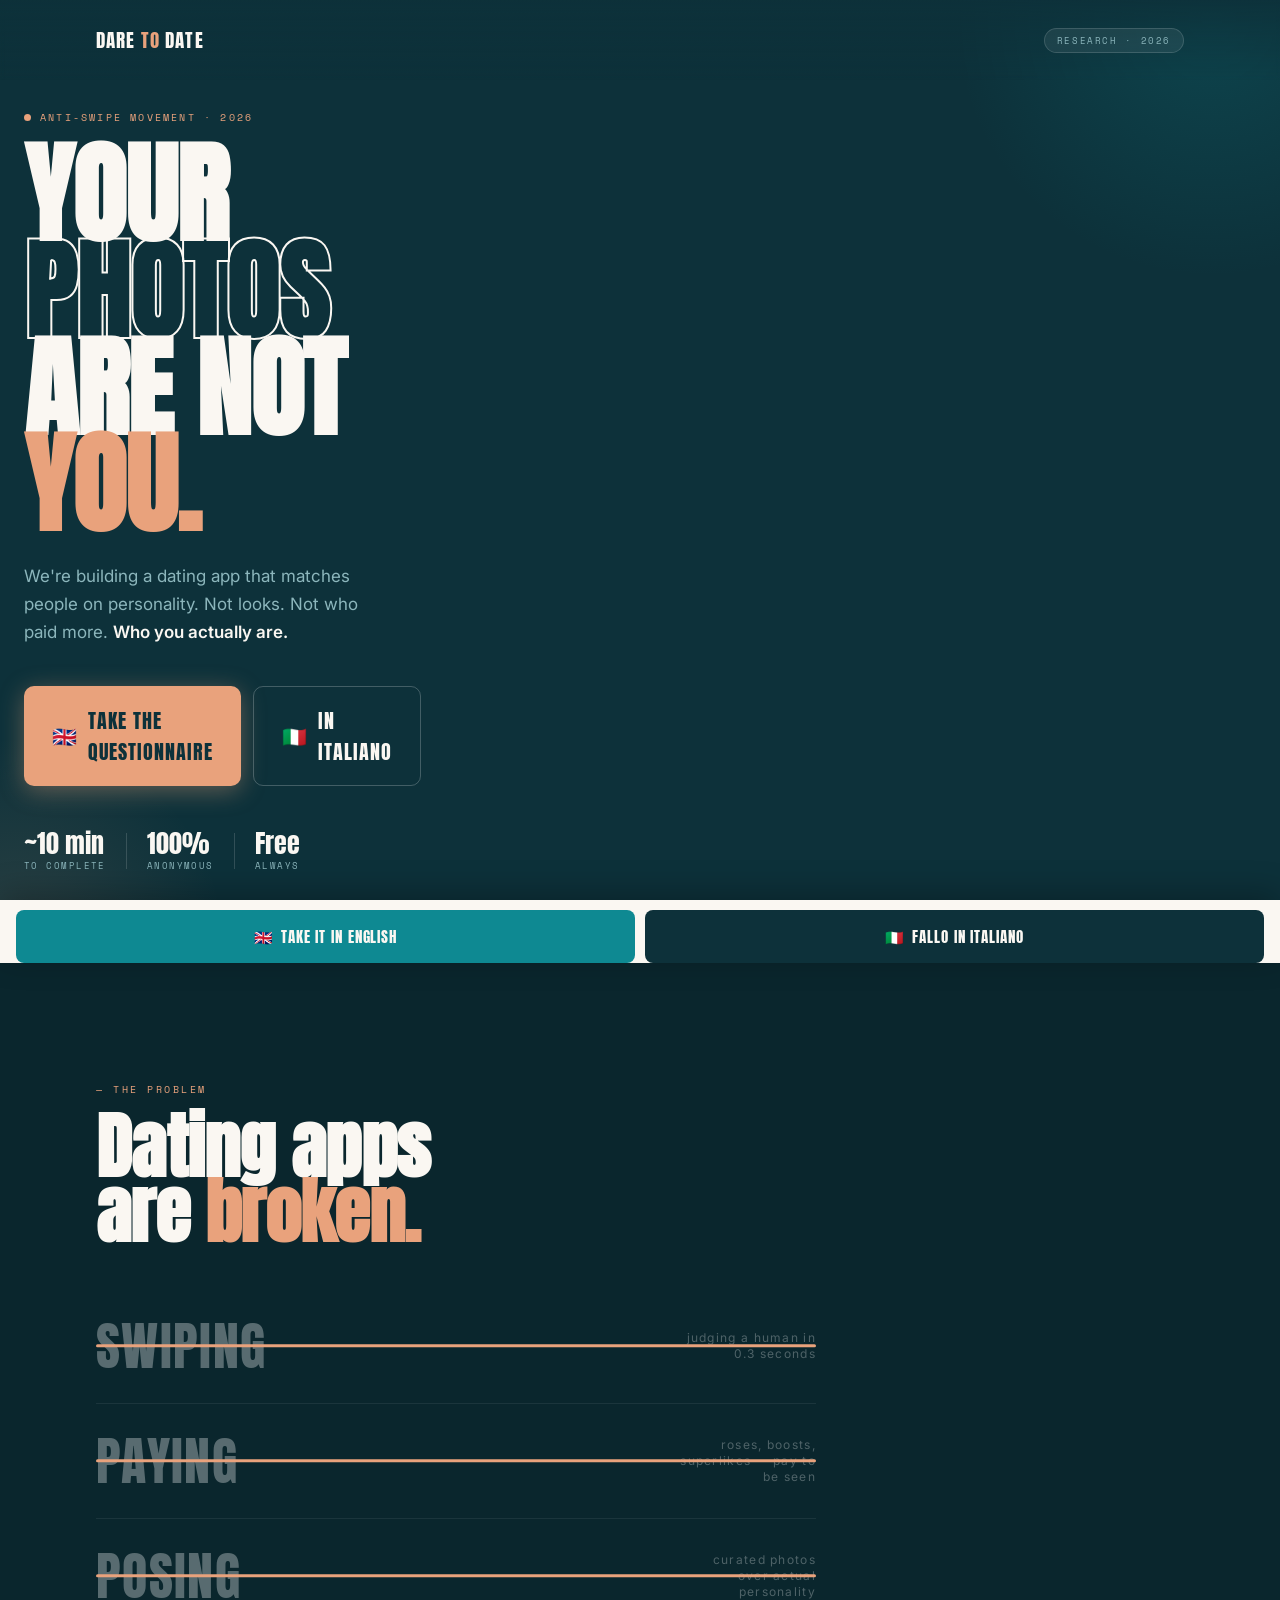
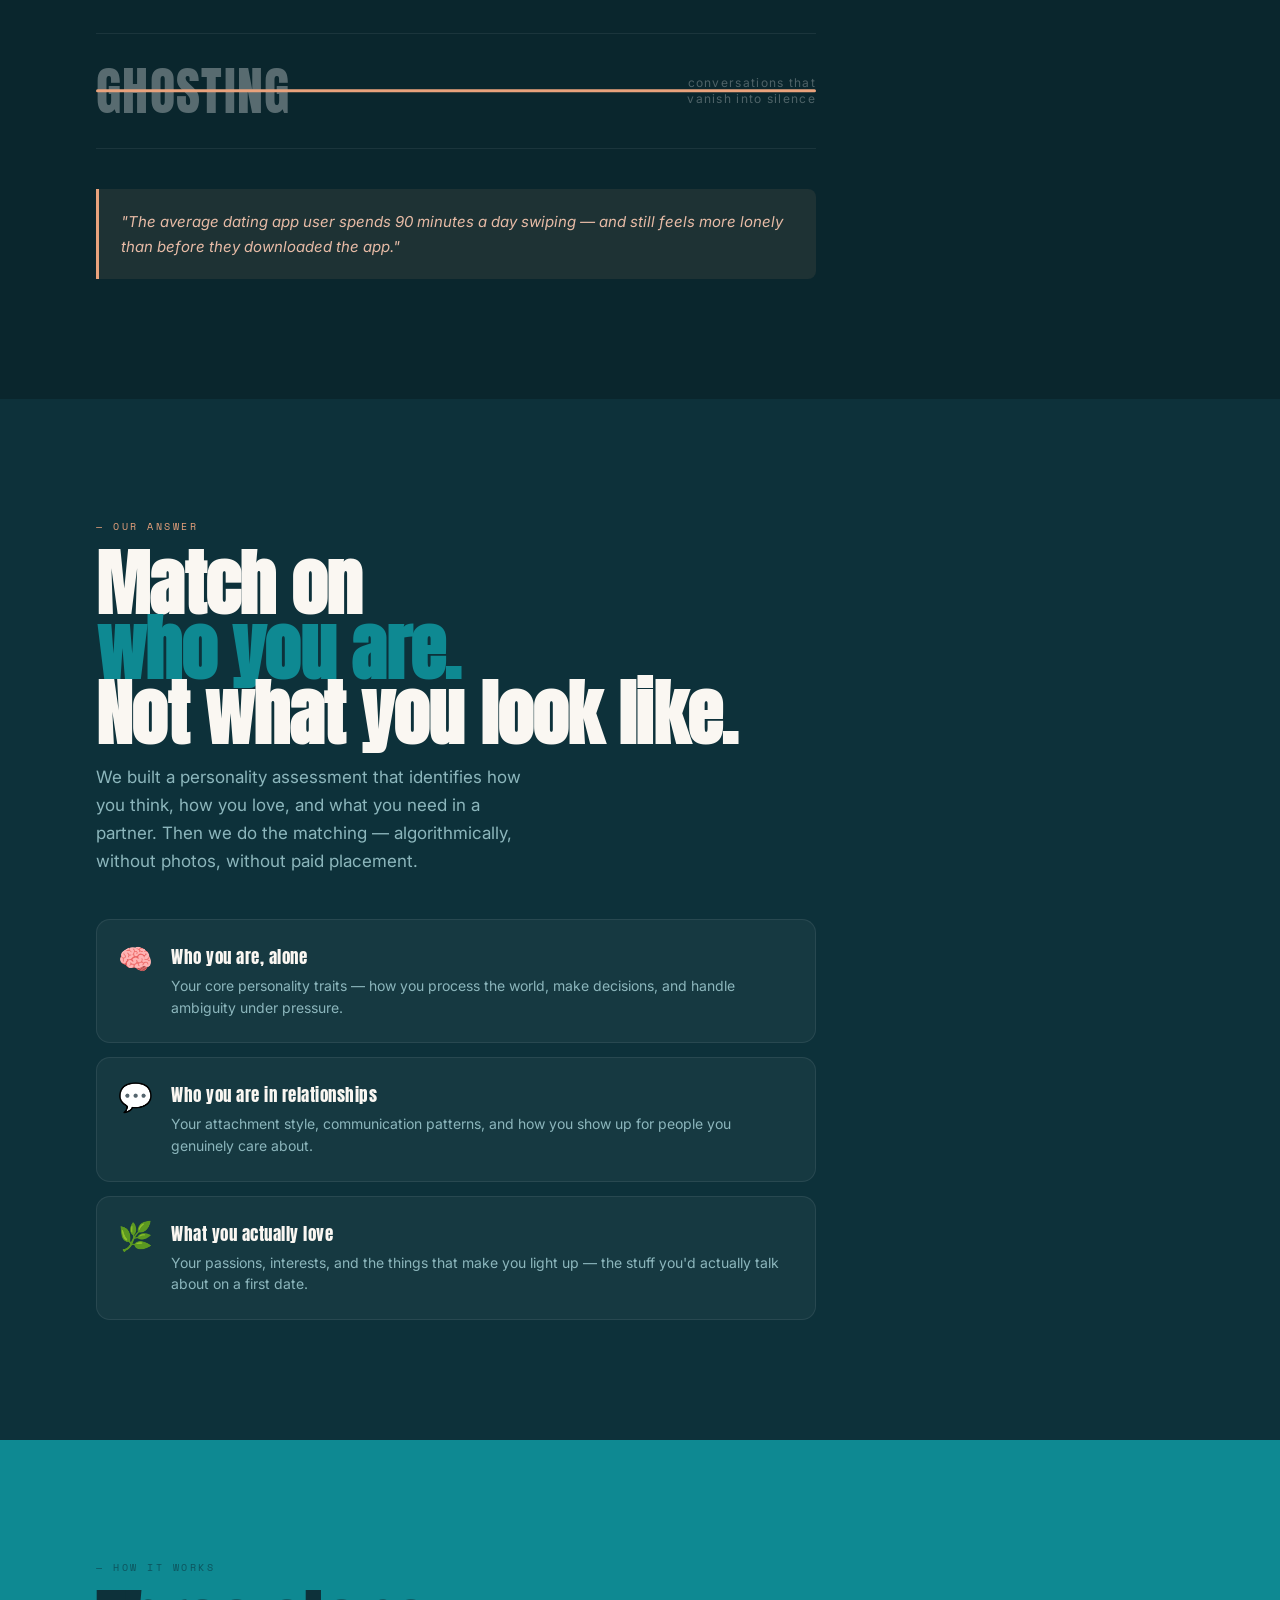
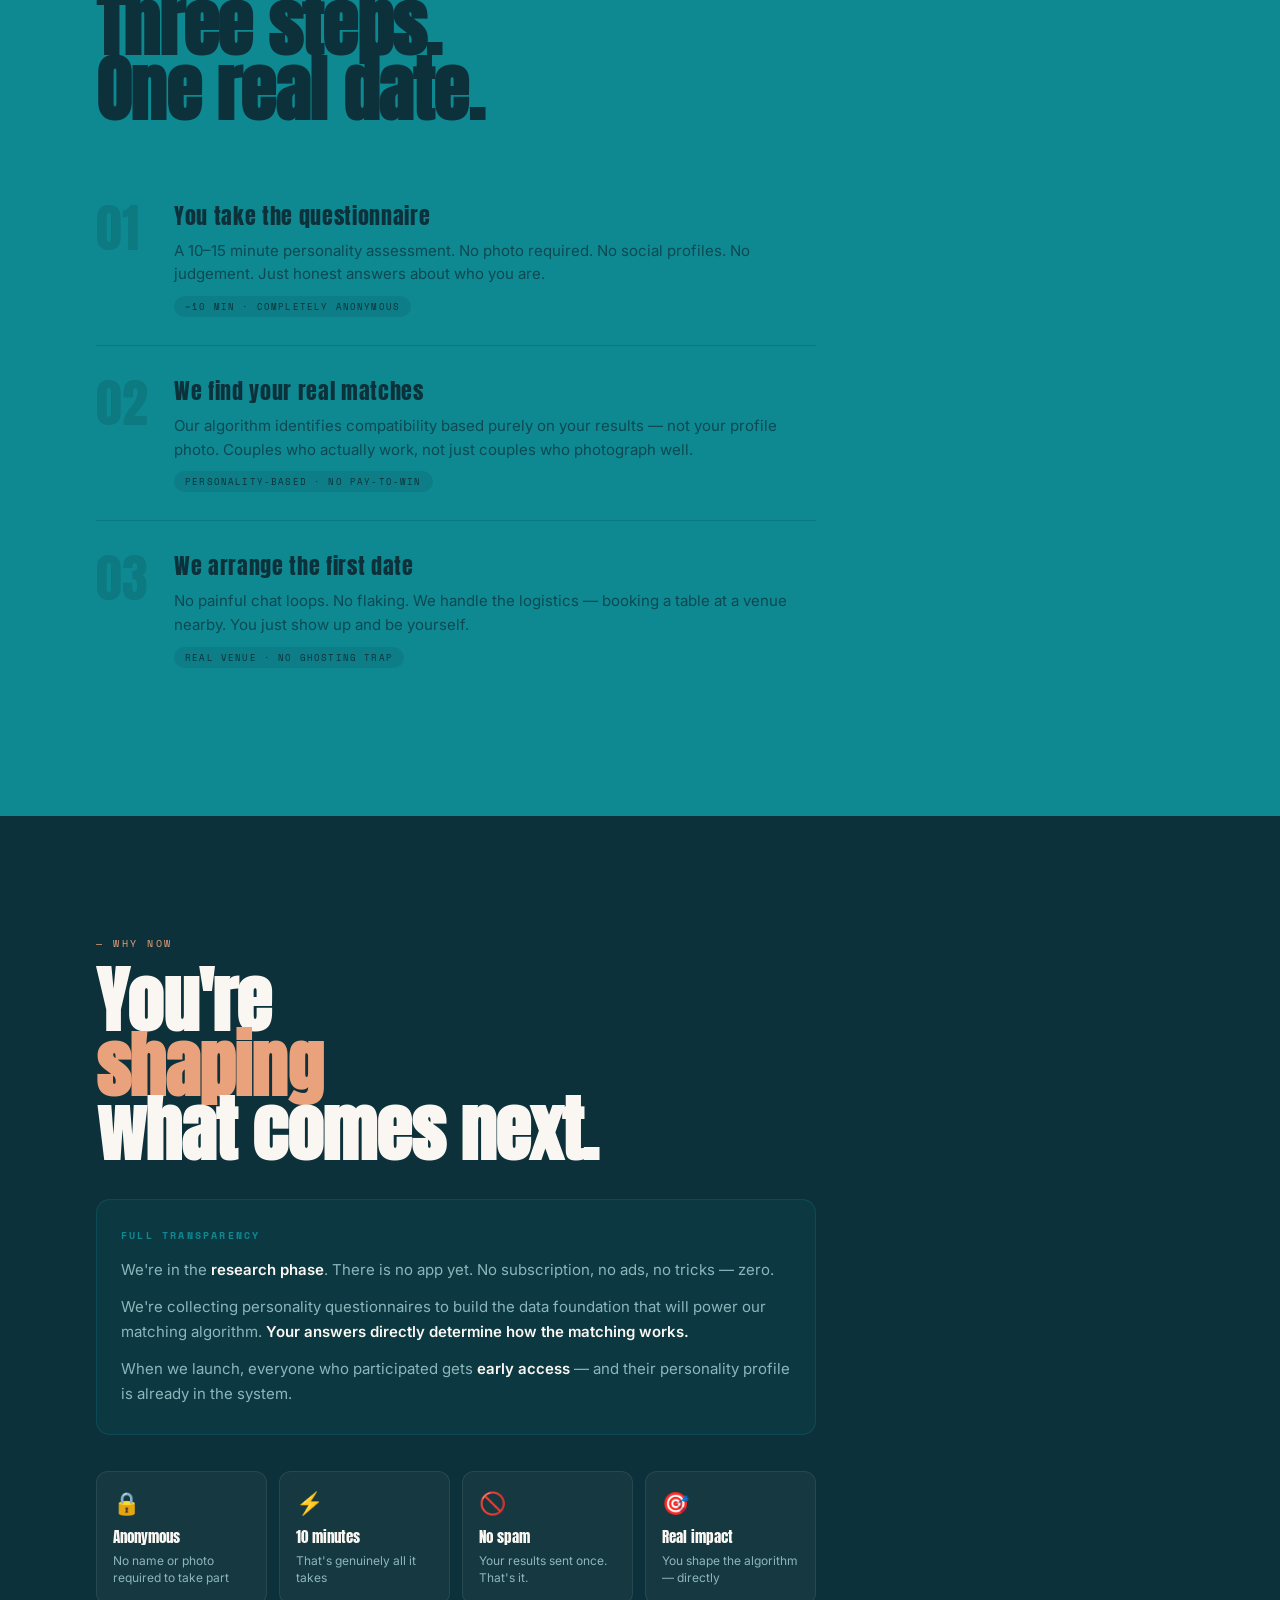
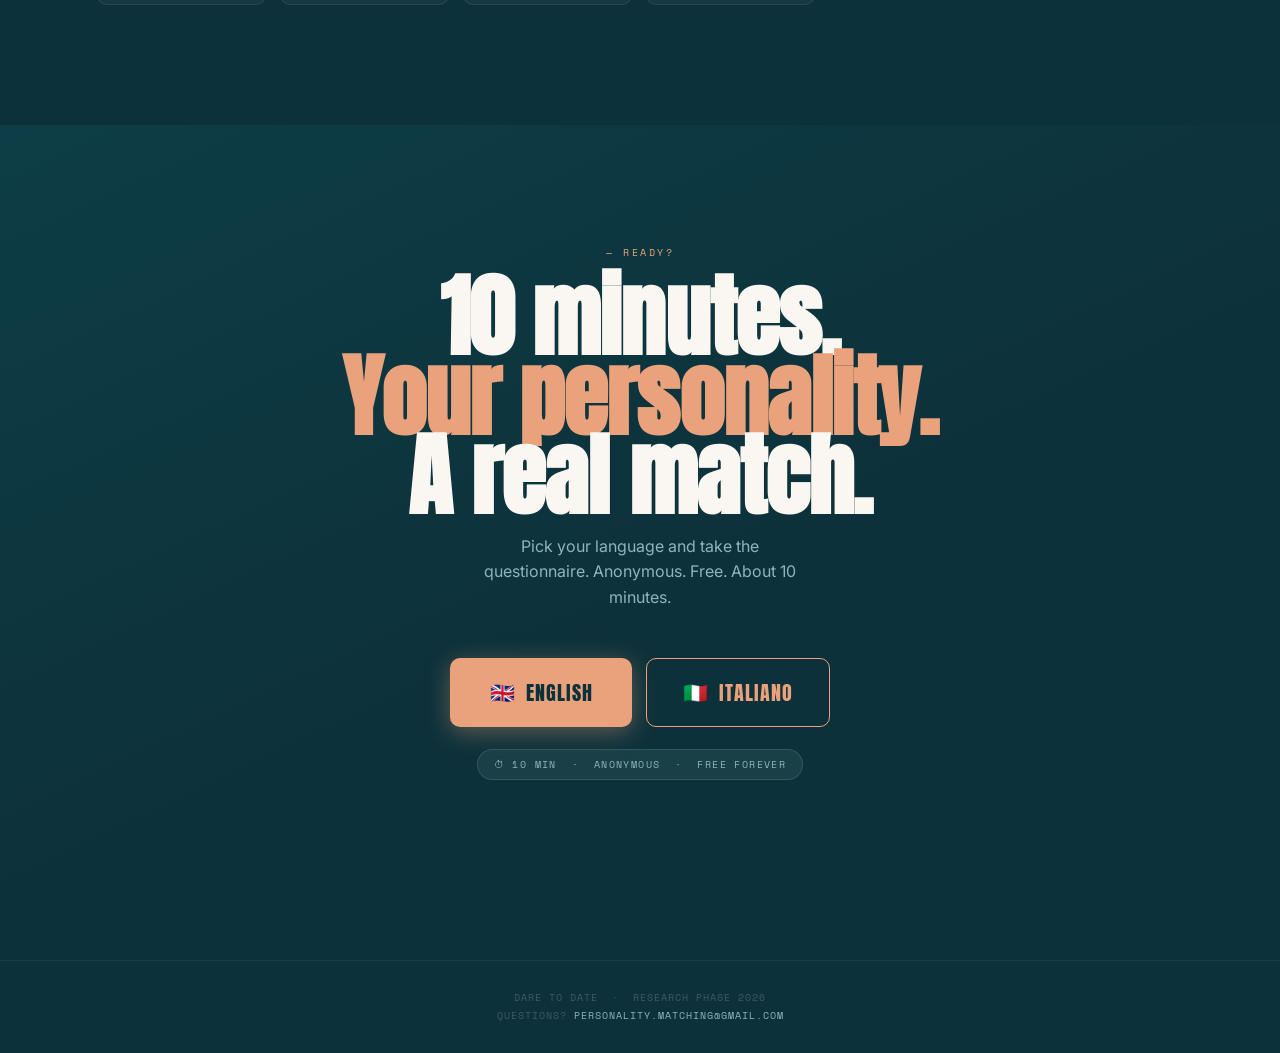
==== index.html @ d8d2cca8 "Update index.html with true link to eng form" ====
<!DOCTYPE html>
<html lang="en">
<head>
  <meta charset="UTF-8">
  <meta name="viewport" content="width=device-width, initial-scale=1.0, viewport-fit=cover">
  <title>Dating is broken. Let's fix it. — Dare to Date</title>
  <meta name="description" content="No swiping. No paying to be seen. No ghosting. A new kind of dating built on who you really are. Take the 10-minute personality questionnaire.">
  <meta property="og:title" content="Dating is broken. Let's fix it.">
  <meta property="og:description" content="Personality-first matching. No swiping, no pay-to-win. Take the 10-min questionnaire.">
  <meta name="theme-color" content="#0D313A">

  <!-- =====================================================
       BEFORE GOING LIVE — replace both placeholder URLs:
       EN:  YOUR_EN_TALLY_LINK_HERE  →  https://forms.gle/9kgTMELcSCvf83f7A
       ITA: YOUR_IT_TALLY_LINK_HERE  →  https://tally.so/r/YYYYYY
       ===================================================== -->

  <link rel="preconnect" href="https://fonts.googleapis.com">
  <link rel="preconnect" href="https://fonts.gstatic.com" crossorigin>
  <link href="https://fonts.googleapis.com/css2?family=Anton&family=Inter:wght@300;400;500;600;700&family=Space+Mono:ital,wght@0,400;0,700;1,400&display=swap" rel="stylesheet">

  <style>
    /* ─── DESIGN TOKENS ─── */
    :root {
      --navy:  #0D313A;   /* deep navy teal  — backgrounds      */
      --teal:  #0E8992;   /* rich sea teal   — primary brand    */
      --mteal: #8CB6BC;   /* muted teal      — secondary text   */
      --terra: #E9A27C;   /* terracotta sand — warm accent      */
      --peach: #E7BBA6;   /* blush peach     — light surfaces   */
      --cream: #FAF7F2;   /* off-white       — primary text     */
    }

    /* ─── RESET ─── */
    *, *::before, *::after { box-sizing: border-box; margin: 0; padding: 0; }
    html { scroll-behavior: smooth; }
    body {
      font-family: 'Inter', sans-serif;
      background: var(--navy);
      color: var(--cream);
      overflow-x: hidden;
      -webkit-font-smoothing: antialiased;
      -moz-osx-font-smoothing: grayscale;
    }
    a { color: inherit; text-decoration: none; }
    strong { font-weight: 600; }

    /* ─── SCROLL REVEAL ─── */
    .reveal {
      opacity: 0;
      transform: translateY(32px);
      transition: opacity 0.7s ease, transform 0.7s ease;
    }
    .reveal.visible   { opacity: 1; transform: none; }
    .d1 { transition-delay: 0.10s; }
    .d2 { transition-delay: 0.20s; }
    .d3 { transition-delay: 0.30s; }
    .d4 { transition-delay: 0.45s; }

    /* ─── STICKY CTA BAR ─── */
    #stickyBar {
      position: fixed;
      bottom: 0; left: 0; right: 0;
      z-index: 200;
      background: var(--cream);
      padding: 10px 16px env(safe-area-inset-bottom, 0px);
      display: flex;
      gap: 10px;
      box-shadow: 0 -6px 32px rgba(0,0,0,.28);
      transform: translateY(100%);
      transition: transform .4s cubic-bezier(.16,1,.3,1);
    }
    #stickyBar.show { transform: translateY(0); }
    .sb-btn {
      flex: 1;
      padding: 15px 8px;
      border: none; border-radius: 8px;
      font-family: 'Anton', sans-serif;
      font-size: 15px; letter-spacing: .06em;
      text-transform: uppercase;
      cursor: pointer;
      display: flex; align-items: center; justify-content: center; gap: 7px;
      transition: transform .12s, box-shadow .12s;
    }
    .sb-btn:active { transform: scale(.97); }
    .sb-btn.en { background: var(--teal); color: var(--cream); }
    .sb-btn.it { background: var(--navy); color: var(--cream); }

    /* ─── NAV ─── */
    nav {
      position: fixed;
      top: 0; left: 0; right: 0; z-index: 100;
      padding: 18px 24px;
      display: flex; justify-content: space-between; align-items: center;
      background: linear-gradient(to bottom, rgba(13,49,58,.92) 0%, transparent 100%);
      backdrop-filter: blur(2px);
    }
    .logo {
      font-family: 'Anton', sans-serif;
      font-size: 19px; letter-spacing: .06em;
      color: var(--cream);
    }
    .logo em { color: var(--terra); font-style: normal; }
    .nav-badge {
      font-family: 'Space Mono', monospace;
      font-size: 9px; letter-spacing: .18em;
      text-transform: uppercase;
      background: rgba(255,255,255,.07);
      border: 1px solid rgba(255,255,255,.14);
      color: var(--mteal);
      padding: 5px 12px; border-radius: 20px;
    }

    /* ─── HERO ─── */
    .hero {
      min-height: 100svh;
      display: flex; flex-direction: column; justify-content: center;
      padding: 110px 24px 90px;
      position: relative; overflow: hidden;
    }
    /* background glows */
    .hero::before {
      content: '';
      position: absolute; top: -25%; right: -15%;
      width: 75vw; height: 75vw;
      max-width: 520px; max-height: 520px;
      background: radial-gradient(circle, rgba(14,137,146,.22) 0%, transparent 70%);
      pointer-events: none;
    }
    .hero::after {
      content: '';
      position: absolute; bottom: -20%; left: -15%;
      width: 65vw; height: 65vw;
      max-width: 420px; max-height: 420px;
      background: radial-gradient(circle, rgba(233,162,124,.14) 0%, transparent 70%);
      pointer-events: none;
    }

    .hero-eyebrow {
      font-family: 'Space Mono', monospace;
      font-size: 10px; letter-spacing: .22em; text-transform: uppercase;
      color: var(--terra);
      margin-bottom: 22px;
      display: flex; align-items: center; gap: 9px;
    }
    .hero-eyebrow::before {
      content: '';
      display: inline-block;
      width: 7px; height: 7px; border-radius: 50%;
      background: var(--terra);
      animation: pulse 2s infinite;
      flex-shrink: 0;
    }
    @keyframes pulse { 0%,100% { opacity:1; } 50% { opacity:.25; } }

    .hero-headline {
      font-family: 'Anton', sans-serif;
      font-size: clamp(58px, 15vw, 110px);
      line-height: .88;
      letter-spacing: -.01em;
      margin-bottom: 28px;
      position: relative; z-index: 1;
    }
    .hero-headline .accent  { color: var(--terra); }
    .hero-headline .outline {
      -webkit-text-stroke: 2px var(--cream);
      color: transparent;
    }

    .hero-sub {
      font-size: 17px; line-height: 1.65;
      color: var(--mteal);
      max-width: 370px; margin-bottom: 40px;
      position: relative; z-index: 1;
    }
    .hero-sub strong { color: var(--cream); }

    /* CTA group */
    .hero-cta {
      display: flex; flex-direction: column; gap: 12px;
      max-width: 380px;
      position: relative; z-index: 1;
    }
    .btn-primary {
      display: flex; align-items: center; justify-content: center; gap: 10px;
      padding: 19px 28px;
      background: var(--terra); color: var(--navy);
      border: none; border-radius: 10px;
      font-family: 'Anton', sans-serif;
      font-size: 20px; letter-spacing: .05em; text-transform: uppercase;
      cursor: pointer; text-decoration: none;
      transition: transform .15s, box-shadow .15s;
      box-shadow: 0 5px 24px rgba(233,162,124,.38);
    }
    .btn-primary:hover  { transform: translateY(-2px); box-shadow: 0 10px 32px rgba(233,162,124,.48); }
    .btn-primary:active { transform: scale(.98); }
    .btn-secondary {
      display: flex; align-items: center; justify-content: center; gap: 10px;
      padding: 17px 28px;
      background: transparent; color: var(--cream);
      border: 1.5px solid rgba(255,255,255,.22); border-radius: 10px;
      font-family: 'Anton', sans-serif;
      font-size: 20px; letter-spacing: .05em; text-transform: uppercase;
      cursor: pointer; text-decoration: none;
      transition: border-color .2s, background .2s;
    }
    .btn-secondary:hover { border-color: var(--mteal); background: rgba(140,182,188,.08); }
    .btn-flag { font-size: 20px; line-height: 1; }

    /* quick stats strip */
    .hero-stats {
      display: flex; align-items: center; gap: 20px; flex-wrap: wrap;
      margin-top: 44px;
      position: relative; z-index: 1;
    }
    .stat { display: flex; flex-direction: column; gap: 3px; }
    .stat-num {
      font-family: 'Anton', sans-serif; font-size: 26px; line-height: 1;
      color: var(--cream);
    }
    .stat-label {
      font-family: 'Space Mono', monospace; font-size: 9px;
      letter-spacing: .16em; text-transform: uppercase;
      color: var(--mteal);
    }
    .stat-sep { width: 1px; height: 36px; background: rgba(255,255,255,.15); }

    /* scroll cue */
    .scroll-cue {
      position: absolute; bottom: 30px; left: 50%;
      transform: translateX(-50%);
      display: flex; flex-direction: column; align-items: center; gap: 5px;
      font-family: 'Space Mono', monospace;
      font-size: 9px; letter-spacing: .22em; text-transform: uppercase;
      color: rgba(255,255,255,.25);
      animation: bounce 2.2s ease-in-out infinite;
    }
    @keyframes bounce {
      0%,100% { transform: translateX(-50%) translateY(0); }
      50%      { transform: translateX(-50%) translateY(8px); }
    }
    .scroll-cue svg { width: 14px; height: 14px; }

    /* ─── SECTION SKELETON ─── */
    section { padding: 88px 24px; }
    .section-inner { max-width: 640px; }
    .section-label {
      font-family: 'Space Mono', monospace;
      font-size: 10px; letter-spacing: .25em; text-transform: uppercase;
      color: var(--terra); margin-bottom: 18px;
    }
    .section-label::before { content: '— '; }

    /* ─── PROBLEM ─── */
    .problem { background: rgba(0,0,0,.22); }
    .problem-headline {
      font-family: 'Anton', sans-serif;
      font-size: clamp(38px, 10vw, 72px);
      line-height: .9; letter-spacing: -.01em;
      margin-bottom: 44px;
    }

    /* animated strikethrough list */
    .strike-list { margin-bottom: 40px; }
    .si {
      display: flex; align-items: center;
      padding: 18px 0;
      border-bottom: 1px solid rgba(255,255,255,.07);
      font-family: 'Anton', sans-serif;
      font-size: clamp(30px, 8vw, 52px);
      letter-spacing: .025em;
      color: rgba(255,255,255,.32);
      position: relative; overflow: hidden;
      cursor: default;
    }
    /* the strike line */
    .si::after {
      content: '';
      position: absolute; left: 0; top: 50%;
      transform: translateY(-50%);
      height: 3.5px; width: 0%;
      background: var(--terra);
      border-radius: 2px;
      transition: width .55s cubic-bezier(.16,1,.3,1);
    }
    .si.struck::after { width: 100%; }
    .si-desc {
      font-family: 'Inter', sans-serif;
      font-size: 12px; font-weight: 400; line-height: 1.35;
      color: rgba(255,255,255,.28);
      margin-left: auto; text-align: right;
      max-width: 150px; flex-shrink: 0;
      padding-left: 12px;
    }

    .problem-quote {
      background: rgba(233,162,124,.09);
      border-left: 3px solid var(--terra);
      border-radius: 0 8px 8px 0;
      padding: 20px 22px;
      font-size: 15px; line-height: 1.68;
      color: var(--peach);
      font-style: italic;
    }

    /* ─── SOLUTION ─── */
    .solution-headline {
      font-family: 'Anton', sans-serif;
      font-size: clamp(38px, 10vw, 72px);
      line-height: .9; letter-spacing: -.01em;
      margin-bottom: 16px;
    }
    .solution-headline .teal { color: var(--teal); }
    .solution-sub {
      font-size: 17px; line-height: 1.65; color: var(--mteal);
      max-width: 440px; margin-bottom: 44px;
    }

    /* pillar cards */
    .pillars { display: flex; flex-direction: column; gap: 14px; }
    .pillar {
      background: rgba(255,255,255,.04);
      border: 1px solid rgba(255,255,255,.08);
      border-radius: 14px;
      padding: 24px 20px;
      display: flex; gap: 18px; align-items: flex-start;
      transition: border-color .3s, background .3s;
    }
    .pillar:hover {
      border-color: rgba(14,137,146,.4);
      background: rgba(14,137,146,.06);
    }
    .pillar-icon { font-size: 28px; flex-shrink: 0; width: 36px; text-align: center; line-height: 1.1; }
    .pillar-title {
      font-family: 'Anton', sans-serif;
      font-size: 17px; letter-spacing: .03em;
      margin-bottom: 5px;
    }
    .pillar-desc { font-size: 14px; line-height: 1.55; color: var(--mteal); }

    /* ─── HOW IT WORKS ─── */
    .how { background: var(--teal); }
    .how .section-label { color: rgba(13,49,58,.6); }
    .how-headline {
      font-family: 'Anton', sans-serif;
      font-size: clamp(38px, 10vw, 72px);
      line-height: .9; letter-spacing: -.01em;
      color: var(--navy); margin-bottom: 48px;
    }
    .steps { display: flex; flex-direction: column; }
    .step {
      display: flex; gap: 20px;
      padding: 28px 0;
      border-bottom: 1px solid rgba(13,49,58,.18);
    }
    .step:last-child { border-bottom: none; }
    .step-num {
      font-family: 'Anton', sans-serif; font-size: 52px;
      color: rgba(13,49,58,.18); line-height: 1;
      flex-shrink: 0; width: 58px;
      padding-top: 3px;
    }
    .step-title {
      font-family: 'Anton', sans-serif;
      font-size: 22px; letter-spacing: .03em;
      color: var(--navy); margin-bottom: 7px;
    }
    .step-desc { font-size: 15px; line-height: 1.58; color: rgba(13,49,58,.72); }
    .step-chip {
      display: inline-block; margin-top: 10px;
      font-family: 'Space Mono', monospace;
      font-size: 9px; letter-spacing: .13em; text-transform: uppercase;
      background: rgba(13,49,58,.12); color: var(--navy);
      padding: 4px 11px; border-radius: 20px;
    }

    /* ─── WHY NOW ─── */
    .why-headline {
      font-family: 'Anton', sans-serif;
      font-size: clamp(38px, 10vw, 72px);
      line-height: .9; letter-spacing: -.01em;
      margin-bottom: 36px;
    }

    .transparency-box {
      background: rgba(14,137,146,.09);
      border: 1px solid rgba(14,137,146,.24);
      border-radius: 14px;
      padding: 28px 24px;
      margin-bottom: 36px;
    }
    .transparency-box h3 {
      font-family: 'Space Mono', monospace;
      font-size: 10px; letter-spacing: .22em; text-transform: uppercase;
      color: var(--teal); margin-bottom: 14px;
    }
    .transparency-box p {
      font-size: 15px; line-height: 1.67; color: var(--mteal);
    }
    .transparency-box p + p { margin-top: 12px; }
    .transparency-box strong { color: var(--cream); }

    /* fact grid */
    .facts {
      display: grid; grid-template-columns: 1fr 1fr; gap: 12px;
    }
    .fact {
      background: rgba(255,255,255,.04);
      border: 1px solid rgba(255,255,255,.08);
      border-radius: 12px; padding: 18px 16px;
    }
    .fact-icon { font-size: 22px; margin-bottom: 9px; }
    .fact-title {
      font-family: 'Anton', sans-serif; font-size: 15px;
      color: var(--cream); margin-bottom: 4px;
    }
    .fact-desc { font-size: 12px; line-height: 1.42; color: var(--mteal); }

    /* ─── FINAL CTA ─── */
    .cta-section {
      background: linear-gradient(155deg, rgba(14,137,146,.14) 0%, var(--navy) 55%);
      text-align: center;
      padding: 88px 24px 140px;
    }
    .cta-section .section-label { color: var(--terra); }
    .cta-headline {
      font-family: 'Anton', sans-serif;
      font-size: clamp(46px, 12vw, 90px);
      line-height: .88; letter-spacing: -.01em;
      margin-bottom: 18px;
    }
    .cta-headline .terra { color: var(--terra); }
    .cta-sub {
      font-size: 16px; color: var(--mteal); line-height: 1.58;
      max-width: 340px; margin: 0 auto 48px;
    }
    .cta-buttons {
      display: flex; flex-direction: column; gap: 14px;
      max-width: 380px; margin: 0 auto;
    }
    .cta-chip {
      display: inline-flex; align-items: center; gap: 7px;
      font-family: 'Space Mono', monospace;
      font-size: 10px; letter-spacing: .14em; text-transform: uppercase;
      color: var(--mteal);
      background: rgba(140,182,188,.1);
      border: 1px solid rgba(140,182,188,.2);
      padding: 7px 16px; border-radius: 20px;
      margin-top: 22px;
    }
    .cta-btn-it {
      display: flex; align-items: center; justify-content: center; gap: 10px;
      flex: 1; padding: 17px 28px;
      border: 1.5px solid var(--terra); border-radius: 10px;
      font-family: 'Anton', sans-serif;
      font-size: 20px; letter-spacing: .05em; text-transform: uppercase;
      color: var(--terra); background: transparent;
      cursor: pointer; text-decoration: none;
      transition: background .2s, color .2s;
    }
    .cta-btn-it:hover { background: rgba(233,162,124,.1); }

    /* ─── FOOTER ─── */
    footer {
      padding: 28px 24px;
      border-top: 1px solid rgba(255,255,255,.06);
      text-align: center;
    }
    footer p {
      font-family: 'Space Mono', monospace;
      font-size: 10px; letter-spacing: .1em; text-transform: uppercase;
      color: rgba(255,255,255,.2); line-height: 1.8;
    }
    footer a { color: var(--mteal); text-decoration: none; }
    footer a:hover { text-decoration: underline; }

    /* ─── RESPONSIVE ─── */
    @media (min-width: 600px) {
      nav  { padding: 22px 48px; }
      section { padding: 100px 48px; }
      .hero-cta { flex-direction: row; }
      .facts { grid-template-columns: repeat(4, 1fr); }
      .cta-buttons {
        flex-direction: row;
        align-items: stretch;
      }
      .btn-primary { flex: 1; }
      .cta-btn-it  { flex: 1; }
    }

    @media (min-width: 1024px) {
      nav { padding: 26px 96px; }
      section { padding: 120px 96px; }
      .section-inner { max-width: 720px; }
      .cta-section { padding: 120px 96px 180px; }
    }
  </style>
</head>
<body>

<!-- ═══════════════════════════════════════════
     STICKY CTA BAR (appears after hero scrolls away)
     ═══════════════════════════════════════════ -->
<div id="stickyBar">
  <a href="https://forms.gle/9kgTMELcSCvf83f7A" class="sb-btn en" target="_blank" rel="noopener noreferrer">
    <span>🇬🇧</span> Take it in English
  </a>
  <a href="YOUR_IT_TALLY_LINK_HERE" class="sb-btn it" target="_blank" rel="noopener noreferrer">
    <span>🇮🇹</span> Fallo in italiano
  </a>
</div>

<!-- ═══════════════════════════════════════════
     NAV
     ═══════════════════════════════════════════ -->
<nav>
  <div class="logo">DARE <em>TO</em> DATE</div>
  <div class="nav-badge">Research · 2026</div>
</nav>

<!-- ═══════════════════════════════════════════
     HERO
     ═══════════════════════════════════════════ -->
<section class="hero" id="hero">
  <div class="hero-eyebrow">Anti-swipe movement · 2026</div>

  <h1 class="hero-headline">
    YOUR<br>
    <span class="outline">PHOTOS</span><br>
    ARE NOT<br>
    <span class="accent">YOU.</span>
  </h1>

  <p class="hero-sub">
    We're building a dating app that matches people on personality.
    Not looks. Not who paid more.
    <strong>Who you actually are.</strong>
  </p>

  <div class="hero-cta">
    <a href="https://forms.gle/9kgTMELcSCvf83f7A" class="btn-primary" target="_blank" rel="noopener noreferrer">
      <span class="btn-flag">🇬🇧</span> Take the questionnaire
    </a>
    <a href="YOUR_IT_TALLY_LINK_HERE" class="btn-secondary" target="_blank" rel="noopener noreferrer">
      <span class="btn-flag">🇮🇹</span> In italiano
    </a>
  </div>

  <div class="hero-stats">
    <div class="stat">
      <span class="stat-num">~10 min</span>
      <span class="stat-label">to complete</span>
    </div>
    <div class="stat-sep"></div>
    <div class="stat">
      <span class="stat-num">100%</span>
      <span class="stat-label">anonymous</span>
    </div>
    <div class="stat-sep"></div>
    <div class="stat">
      <span class="stat-num">Free</span>
      <span class="stat-label">always</span>
    </div>
  </div>

  <div class="scroll-cue" aria-hidden="true">
    scroll
    <svg viewBox="0 0 16 16" fill="none" stroke="currentColor" stroke-width="1.8" stroke-linecap="round" stroke-linejoin="round">
      <path d="M8 3v10M3 9l5 5 5-5"/>
    </svg>
  </div>
</section>

<!-- ═══════════════════════════════════════════
     PROBLEM
     ═══════════════════════════════════════════ -->
<section class="problem">
  <div class="section-inner">
    <div class="section-label reveal">The problem</div>
    <h2 class="problem-headline reveal d1">
      Dating apps<br>
      are <span style="color:var(--terra)">broken.</span>
    </h2>

    <!-- animated strike-list -->
    <div class="strike-list" id="strikeList">
      <div class="si">
        <span>SWIPING</span>
        <span class="si-desc">judging a human in 0.3 seconds</span>
      </div>
      <div class="si">
        <span>PAYING</span>
        <span class="si-desc">roses, boosts, superlikes — pay to be seen</span>
      </div>
      <div class="si">
        <span>POSING</span>
        <span class="si-desc">curated photos over actual personality</span>
      </div>
      <div class="si">
        <span>GHOSTING</span>
        <span class="si-desc">conversations that vanish into silence</span>
      </div>
    </div>

    <blockquote class="problem-quote reveal d2">
      "The average dating app user spends 90 minutes a day swiping — and still feels more lonely than before they downloaded the app."
    </blockquote>
  </div>
</section>

<!-- ═══════════════════════════════════════════
     SOLUTION
     ═══════════════════════════════════════════ -->
<section class="solution">
  <div class="section-inner">
    <div class="section-label reveal">Our answer</div>
    <h2 class="solution-headline reveal d1">
      Match on<br>
      <span class="teal">who you are.</span><br>
      Not what you look like.
    </h2>
    <p class="solution-sub reveal d2">
      We built a personality assessment that identifies how you think, how you love, and what you need in a partner. Then we do the matching — algorithmically, without photos, without paid placement.
    </p>

    <div class="pillars">
      <div class="pillar reveal d1">
        <div class="pillar-icon">🧠</div>
        <div>
          <div class="pillar-title">Who you are, alone</div>
          <div class="pillar-desc">Your core personality traits — how you process the world, make decisions, and handle ambiguity under pressure.</div>
        </div>
      </div>
      <div class="pillar reveal d2">
        <div class="pillar-icon">💬</div>
        <div>
          <div class="pillar-title">Who you are in relationships</div>
          <div class="pillar-desc">Your attachment style, communication patterns, and how you show up for people you genuinely care about.</div>
        </div>
      </div>
      <div class="pillar reveal d3">
        <div class="pillar-icon">🌿</div>
        <div>
          <div class="pillar-title">What you actually love</div>
          <div class="pillar-desc">Your passions, interests, and the things that make you light up — the stuff you'd actually talk about on a first date.</div>
        </div>
      </div>
    </div>
  </div>
</section>

<!-- ═══════════════════════════════════════════
     HOW IT WORKS
     ═══════════════════════════════════════════ -->
<section class="how">
  <div class="section-inner">
    <div class="section-label reveal">How it works</div>
    <h2 class="how-headline reveal d1">Three steps.<br>One real date.</h2>

    <div class="steps">
      <div class="step reveal d1">
        <div class="step-num">01</div>
        <div>
          <div class="step-title">You take the questionnaire</div>
          <div class="step-desc">A 10–15 minute personality assessment. No photo required. No social profiles. No judgement. Just honest answers about who you are.</div>
          <span class="step-chip">~10 min · completely anonymous</span>
        </div>
      </div>
      <div class="step reveal d2">
        <div class="step-num">02</div>
        <div>
          <div class="step-title">We find your real matches</div>
          <div class="step-desc">Our algorithm identifies compatibility based purely on your results — not your profile photo. Couples who actually work, not just couples who photograph well.</div>
          <span class="step-chip">personality-based · no pay-to-win</span>
        </div>
      </div>
      <div class="step reveal d3">
        <div class="step-num">03</div>
        <div>
          <div class="step-title">We arrange the first date</div>
          <div class="step-desc">No painful chat loops. No flaking. We handle the logistics — booking a table at a venue nearby. You just show up and be yourself.</div>
          <span class="step-chip">real venue · no ghosting trap</span>
        </div>
      </div>
    </div>
  </div>
</section>

<!-- ═══════════════════════════════════════════
     WHY NOW / TRANSPARENCY
     ═══════════════════════════════════════════ -->
<section class="why">
  <div class="section-inner">
    <div class="section-label reveal">Why now</div>
    <h2 class="why-headline reveal d1">
      You're<br>
      <span style="color:var(--terra)">shaping</span><br>
      what comes next.
    </h2>

    <div class="transparency-box reveal d2">
      <h3>Full transparency</h3>
      <p>We're in the <strong>research phase</strong>. There is no app yet. No subscription, no ads, no tricks — zero.</p>
      <p>We're collecting personality questionnaires to build the data foundation that will power our matching algorithm. <strong>Your answers directly determine how the matching works.</strong></p>
      <p>When we launch, everyone who participated gets <strong>early access</strong> — and their personality profile is already in the system.</p>
    </div>

    <div class="facts">
      <div class="fact reveal d1">
        <div class="fact-icon">🔒</div>
        <div class="fact-title">Anonymous</div>
        <div class="fact-desc">No name or photo required to take part</div>
      </div>
      <div class="fact reveal d2">
        <div class="fact-icon">⚡</div>
        <div class="fact-title">10 minutes</div>
        <div class="fact-desc">That's genuinely all it takes</div>
      </div>
      <div class="fact reveal d3">
        <div class="fact-icon">🚫</div>
        <div class="fact-title">No spam</div>
        <div class="fact-desc">Your results sent once. That's it.</div>
      </div>
      <div class="fact reveal d4">
        <div class="fact-icon">🎯</div>
        <div class="fact-title">Real impact</div>
        <div class="fact-desc">You shape the algorithm — directly</div>
      </div>
    </div>
  </div>
</section>

<!-- ═══════════════════════════════════════════
     FINAL CTA
     ═══════════════════════════════════════════ -->
<section class="cta-section">
  <div class="section-label reveal">Ready?</div>
  <h2 class="cta-headline reveal d1">
    10 minutes.<br>
    <span class="terra">Your personality.</span><br>
    A real match.
  </h2>
  <p class="cta-sub reveal d2">
    Pick your language and take the questionnaire.
    Anonymous. Free. About 10 minutes.
  </p>

  <div class="cta-buttons reveal d3">
    <a href="https://forms.gle/9kgTMELcSCvf83f7A" class="btn-primary" target="_blank" rel="noopener noreferrer">
      <span class="btn-flag">🇬🇧</span> English
    </a>
    <a href="YOUR_IT_TALLY_LINK_HERE" class="cta-btn-it" target="_blank" rel="noopener noreferrer">
      <span class="btn-flag">🇮🇹</span> Italiano
    </a>
  </div>

  <div style="text-align:center;" class="reveal d4">
    <span class="cta-chip">⏱ 10 min &nbsp;·&nbsp; anonymous &nbsp;·&nbsp; free forever</span>
  </div>
</section>

<!-- ═══════════════════════════════════════════
     FOOTER
     ═══════════════════════════════════════════ -->
<footer>
  <p>
    Dare to Date &nbsp;·&nbsp; Research Phase 2026<br>
    Questions? <a href="mailto:personality.matching@gmail.com">personality.matching@gmail.com</a>
  </p>
</footer>

<!-- ═══════════════════════════════════════════
     JAVASCRIPT
     ═══════════════════════════════════════════ -->
<script>
  /* ── Scroll reveal ── */
  const revealObs = new IntersectionObserver(
    entries => entries.forEach(e => {
      if (e.isIntersecting) {
        e.target.classList.add('visible');
        revealObs.unobserve(e.target);
      }
    }),
    { threshold: 0.12 }
  );
  document.querySelectorAll('.reveal').forEach(el => revealObs.observe(el));

  /* ── Strikethrough animation ── */
  const strikeList = document.getElementById('strikeList');
  if (strikeList) {
    const strikeObs = new IntersectionObserver(
      entries => entries.forEach(e => {
        if (e.isIntersecting) {
          e.target.querySelectorAll('.si').forEach((item, i) => {
            setTimeout(() => item.classList.add('struck'), i * 220 + 180);
          });
          strikeObs.unobserve(e.target);
        }
      }),
      { threshold: 0.25 }
    );
    strikeObs.observe(strikeList);
  }

  /* ── Sticky CTA bar: show once hero is out of view ── */
  const hero    = document.getElementById('hero');
  const stickyBar = document.getElementById('stickyBar');
  if (hero && stickyBar) {
    const heroObs = new IntersectionObserver(
      entries => entries.forEach(e => {
        stickyBar.classList.toggle('show', !e.isIntersecting);
      }),
      { threshold: 0.08 }
    );
    heroObs.observe(hero);
  }
</script>
</body>
</html>
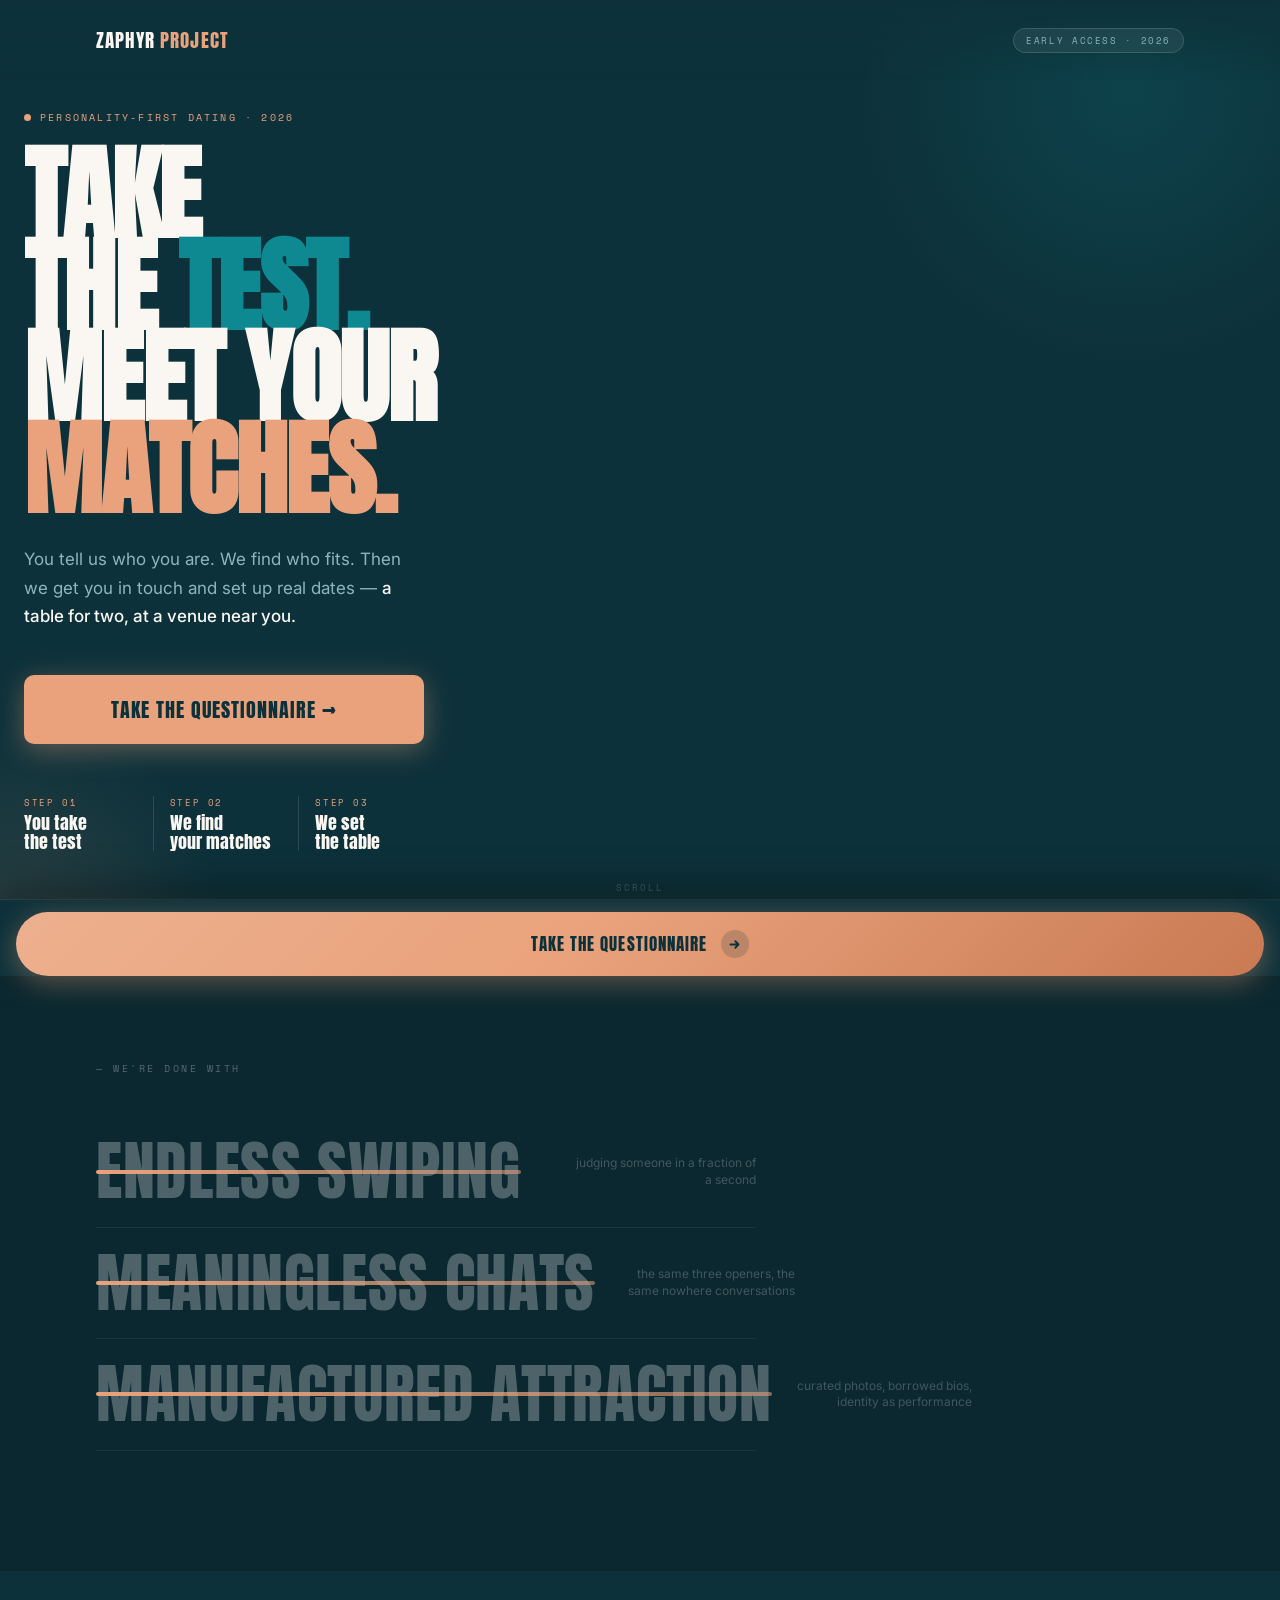
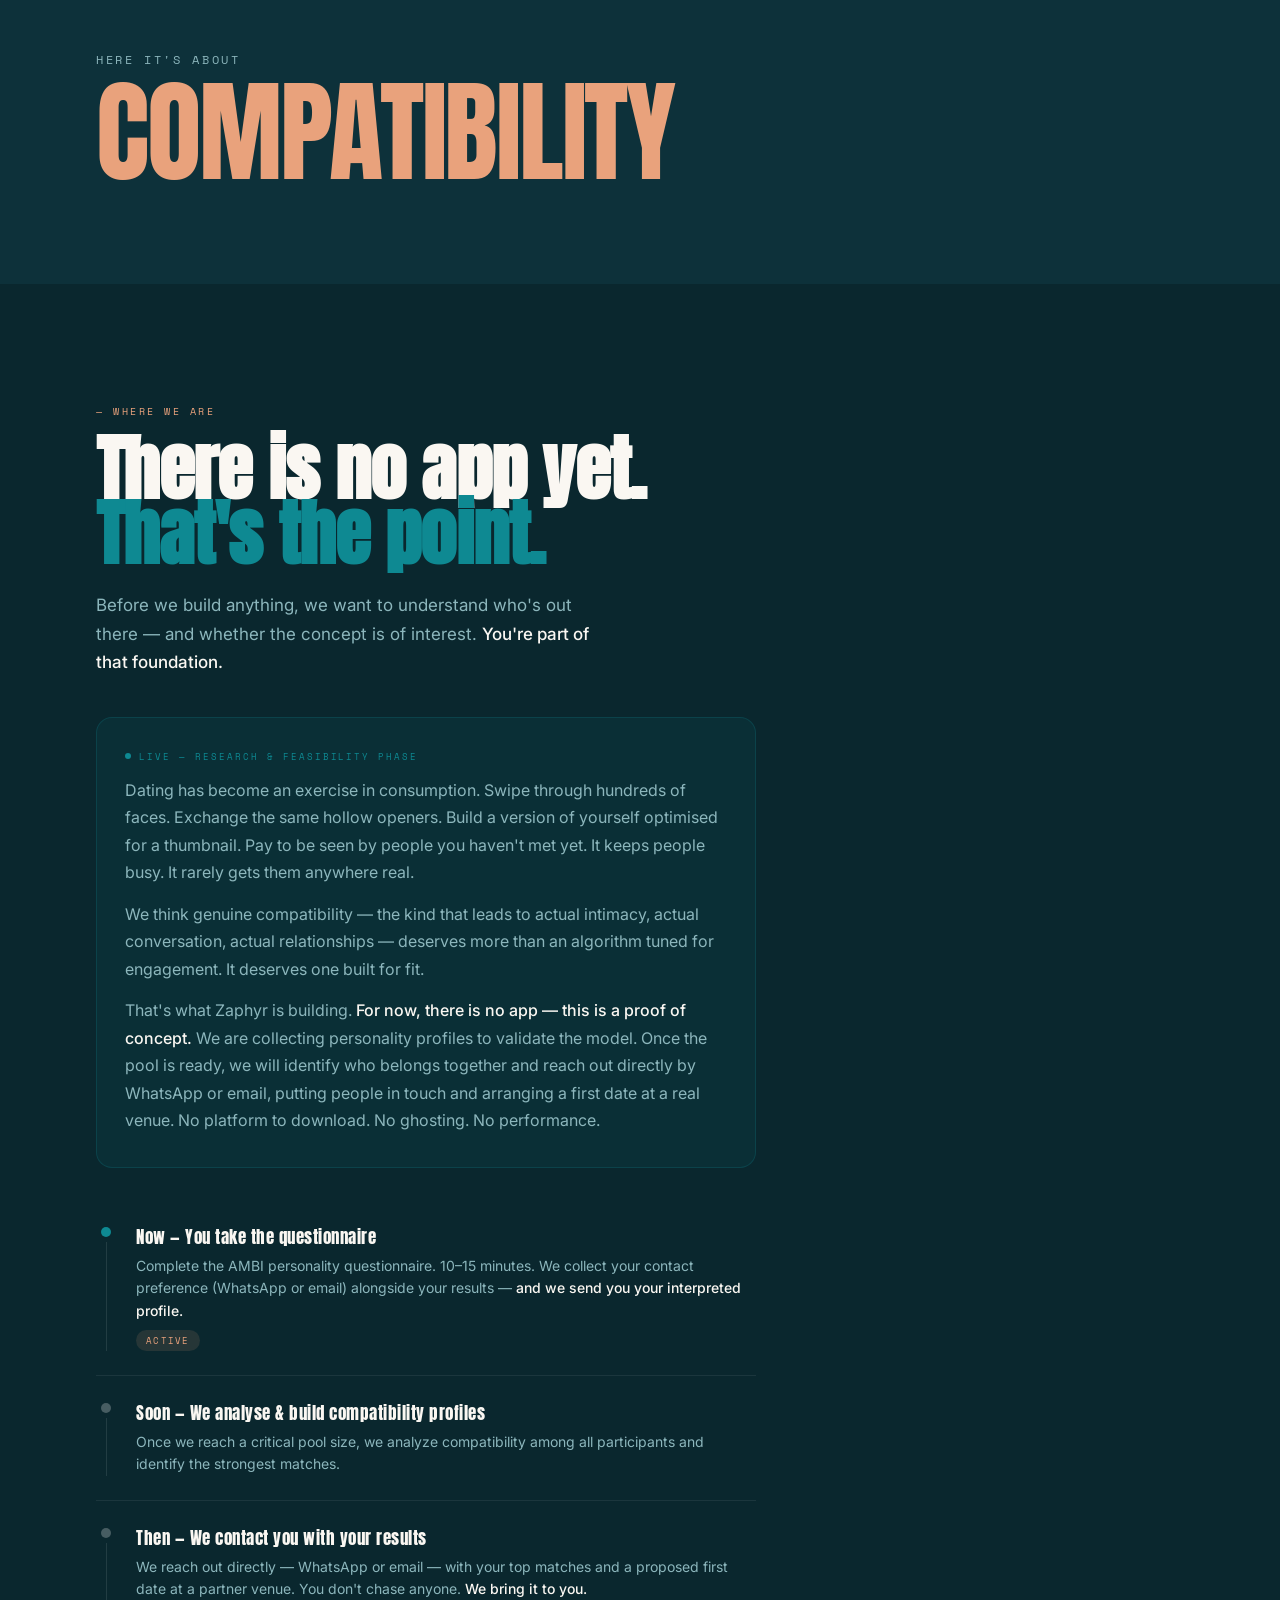
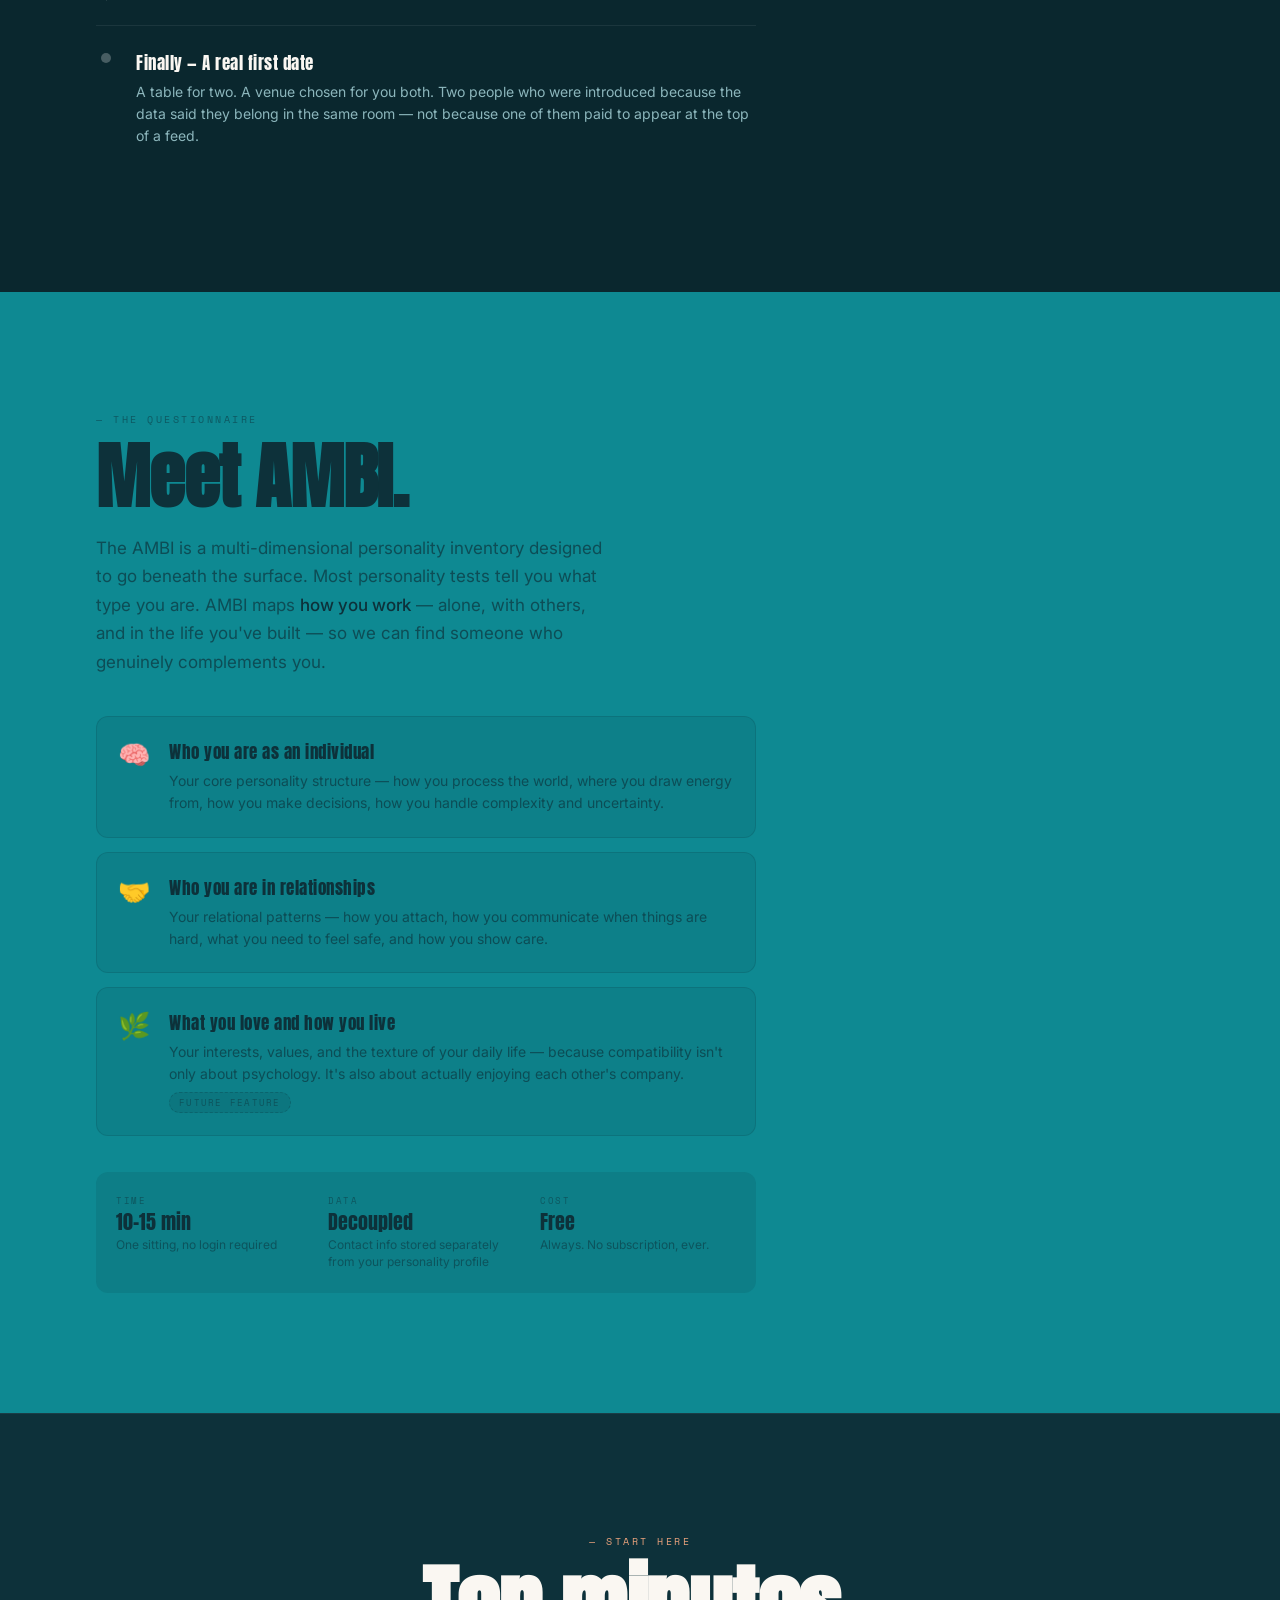
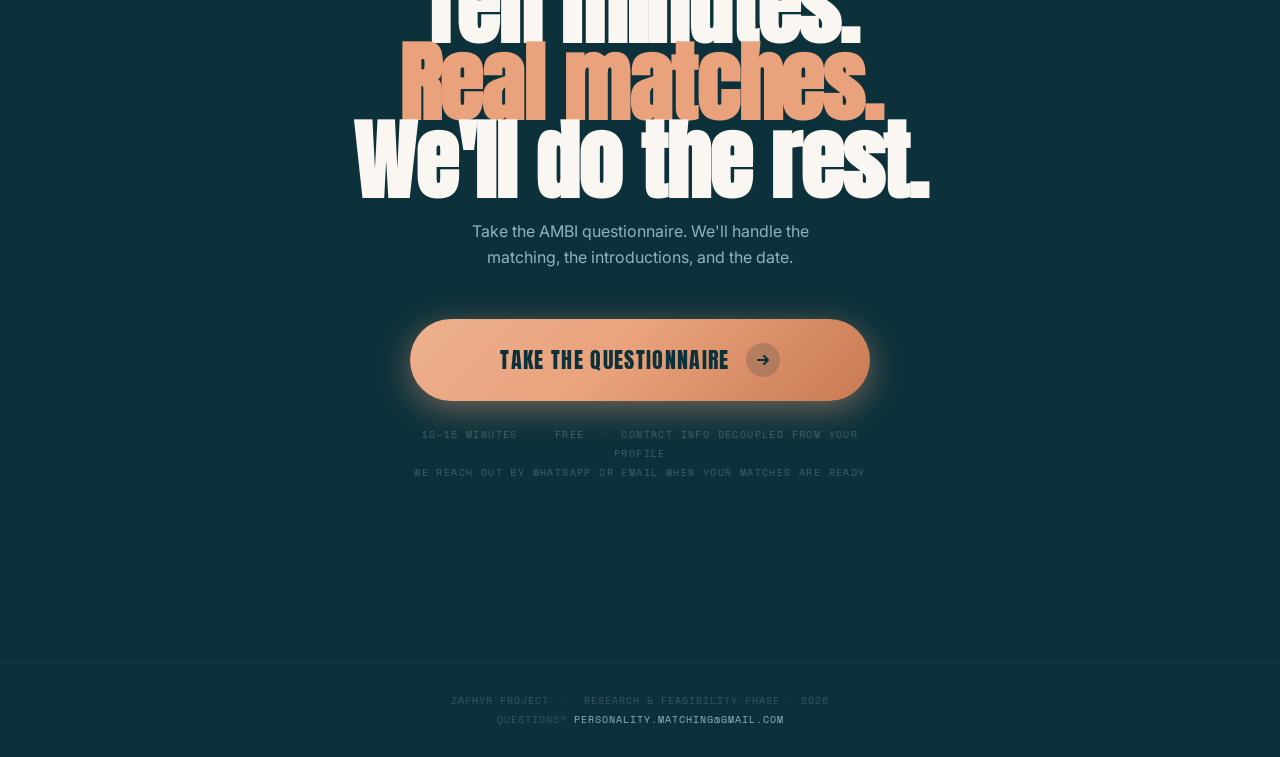
==== commit bf5ff8c9: "Update index.html with new version" ====
--- a/index.html
+++ b/index.html
@@ -3,87 +3,104 @@
 <head>
   <meta charset="UTF-8">
   <meta name="viewport" content="width=device-width, initial-scale=1.0, viewport-fit=cover">
-  <title>Dating is broken. Let's fix it. — Dare to Date</title>
-  <meta name="description" content="No swiping. No paying to be seen. No ghosting. A new kind of dating built on who you really are. Take the 10-minute personality questionnaire.">
-  <meta property="og:title" content="Dating is broken. Let's fix it.">
-  <meta property="og:description" content="Personality-first matching. No swiping, no pay-to-win. Take the 10-min questionnaire.">
+  <title>Take the test. Meet your matches. We'll set the table. — Zaphyr Project</title>
+  <meta name="description" content="Personality-first matching. You take the AMBI questionnaire, we find your most compatible matches, we arrange real first dates. No app. No swiping. Just connection.">
+  <meta property="og:title" content="Take the test. Meet your matches. We'll set the table.">
+  <meta property="og:description" content="Personality-first matching. Real dates, curated for you. — Zaphyr Project">
   <meta name="theme-color" content="#0D313A">
 
   <!-- =====================================================
-       BEFORE GOING LIVE — replace both placeholder URLs:
-       EN:  YOUR_EN_TALLY_LINK_HERE  →  https://forms.gle/9kgTMELcSCvf83f7A
-       ITA: YOUR_IT_TALLY_LINK_HERE  →  https://tally.so/r/YYYYYY
+       BEFORE GOING LIVE — replace:
+       https://forms.gle/N6nrw7Vkoz6vjuh2A  →  https://tally.so/r/XXXXXX
        ===================================================== -->
 
   <link rel="preconnect" href="https://fonts.googleapis.com">
   <link rel="preconnect" href="https://fonts.gstatic.com" crossorigin>
-  <link href="https://fonts.googleapis.com/css2?family=Anton&family=Inter:wght@300;400;500;600;700&family=Space+Mono:ital,wght@0,400;0,700;1,400&display=swap" rel="stylesheet">
+  <link href="https://fonts.googleapis.com/css2?family=Anton&family=Inter:ital,wght@0,300;0,400;0,500;0,600;1,300;1,400&family=Space+Mono:wght@400;700&display=swap" rel="stylesheet">
 
   <style>
-    /* ─── DESIGN TOKENS ─── */
+    /* ─── TOKENS ─── */
     :root {
-      --navy:  #0D313A;   /* deep navy teal  — backgrounds      */
-      --teal:  #0E8992;   /* rich sea teal   — primary brand    */
-      --mteal: #8CB6BC;   /* muted teal      — secondary text   */
-      --terra: #E9A27C;   /* terracotta sand — warm accent      */
-      --peach: #E7BBA6;   /* blush peach     — light surfaces   */
-      --cream: #FAF7F2;   /* off-white       — primary text     */
+      --navy:  #0D313A;
+      --teal:  #0E8992;
+      --mteal: #8CB6BC;
+      --terra: #E9A27C;
+      --peach: #E7BBA6;
+      --cream: #FAF7F2;
     }
 
     /* ─── RESET ─── */
     *, *::before, *::after { box-sizing: border-box; margin: 0; padding: 0; }
-    html { scroll-behavior: smooth; }
+    html { scroll-behavior: smooth; overflow-x: hidden; }
     body {
       font-family: 'Inter', sans-serif;
       background: var(--navy);
       color: var(--cream);
       overflow-x: hidden;
       -webkit-font-smoothing: antialiased;
-      -moz-osx-font-smoothing: grayscale;
     }
     a { color: inherit; text-decoration: none; }
-    strong { font-weight: 600; }
-
-    /* ─── SCROLL REVEAL ─── */
+
+    /* ─── REVEAL ─── */
     .reveal {
       opacity: 0;
-      transform: translateY(32px);
-      transition: opacity 0.7s ease, transform 0.7s ease;
-    }
-    .reveal.visible   { opacity: 1; transform: none; }
-    .d1 { transition-delay: 0.10s; }
-    .d2 { transition-delay: 0.20s; }
-    .d3 { transition-delay: 0.30s; }
-    .d4 { transition-delay: 0.45s; }
-
-    /* ─── STICKY CTA BAR ─── */
+      transform: translateY(28px);
+      transition: opacity .7s ease, transform .7s ease;
+    }
+    .reveal.visible { opacity: 1; transform: none; }
+    .d1 { transition-delay: .10s; }
+    .d2 { transition-delay: .22s; }
+    .d3 { transition-delay: .34s; }
+    .d4 { transition-delay: .46s; }
+
+    /* ─── STICKY BAR ─── */
     #stickyBar {
       position: fixed;
-      bottom: 0; left: 0; right: 0;
-      z-index: 200;
-      background: var(--cream);
-      padding: 10px 16px env(safe-area-inset-bottom, 0px);
-      display: flex;
-      gap: 10px;
-      box-shadow: 0 -6px 32px rgba(0,0,0,.28);
+      bottom: 0; left: 0; right: 0; z-index: 200;
+      background: var(--navy);
+      padding: 12px 16px env(safe-area-inset-bottom, 12px);
+      box-shadow: 0 -1px 0 rgba(255,255,255,.06), 0 -12px 40px rgba(0,0,0,.35);
       transform: translateY(100%);
       transition: transform .4s cubic-bezier(.16,1,.3,1);
     }
     #stickyBar.show { transform: translateY(0); }
     .sb-btn {
-      flex: 1;
-      padding: 15px 8px;
-      border: none; border-radius: 8px;
-      font-family: 'Anton', sans-serif;
-      font-size: 15px; letter-spacing: .06em;
-      text-transform: uppercase;
-      cursor: pointer;
-      display: flex; align-items: center; justify-content: center; gap: 7px;
-      transition: transform .12s, box-shadow .12s;
-    }
+      display: flex; align-items: center; justify-content: center; gap: 14px;
+      width: 100%; padding: 18px 28px;
+      border: none; border-radius: 100px;
+      background: linear-gradient(135deg, #EDB08E 0%, var(--terra) 45%, #C97A52 100%);
+      color: var(--navy);
+      font-family: 'Anton', sans-serif;
+      font-size: 17px; letter-spacing: .06em; text-transform: uppercase;
+      cursor: pointer; text-decoration: none;
+      position: relative; overflow: hidden;
+      box-shadow: 0 6px 28px rgba(233,162,124,.40);
+      transition: transform .15s, box-shadow .15s;
+      animation: ctaGlow 3.5s ease-in-out infinite;
+    }
+    /* reuse shimmer from btn-cta */
+    .sb-btn::before {
+      content: '';
+      position: absolute; top: 0; left: -120%;
+      width: 55%; height: 100%;
+      background: linear-gradient(105deg, transparent 30%, rgba(255,255,255,.25) 50%, transparent 70%);
+      transform: skewX(-12deg);
+      animation: btnShimmer 3.5s ease-in-out infinite;
+      pointer-events: none;
+    }
+    .sb-btn:hover  { transform: translateY(-2px); box-shadow: 0 12px 36px rgba(233,162,124,.55); }
     .sb-btn:active { transform: scale(.97); }
-    .sb-btn.en { background: var(--teal); color: var(--cream); }
-    .sb-btn.it { background: var(--navy); color: var(--cream); }
+    .sb-btn-text   { position: relative; z-index: 1; }
+    .sb-btn-arrow  {
+      position: relative; z-index: 1;
+      display: inline-flex; align-items: center; justify-content: center;
+      width: 28px; height: 28px;
+      background: rgba(13,49,58,.18); border-radius: 50%;
+      transition: transform .2s cubic-bezier(.16,1,.3,1);
+      flex-shrink: 0;
+    }
+    .sb-btn:hover .sb-btn-arrow { transform: translateX(4px); }
+    .sb-btn-arrow svg { width: 13px; height: 13px; }
 
     /* ─── NAV ─── */
     nav {
@@ -92,20 +109,18 @@
       padding: 18px 24px;
       display: flex; justify-content: space-between; align-items: center;
       background: linear-gradient(to bottom, rgba(13,49,58,.92) 0%, transparent 100%);
-      backdrop-filter: blur(2px);
+      backdrop-filter: blur(3px);
     }
     .logo {
       font-family: 'Anton', sans-serif;
       font-size: 19px; letter-spacing: .06em;
-      color: var(--cream);
     }
     .logo em { color: var(--terra); font-style: normal; }
     .nav-badge {
       font-family: 'Space Mono', monospace;
-      font-size: 9px; letter-spacing: .18em;
-      text-transform: uppercase;
+      font-size: 9px; letter-spacing: .18em; text-transform: uppercase;
       background: rgba(255,255,255,.07);
-      border: 1px solid rgba(255,255,255,.14);
+      border: 1px solid rgba(255,255,255,.13);
       color: var(--mteal);
       padding: 5px 12px; border-radius: 20px;
     }
@@ -117,13 +132,12 @@
       padding: 110px 24px 90px;
       position: relative; overflow: hidden;
     }
-    /* background glows */
     .hero::before {
       content: '';
-      position: absolute; top: -25%; right: -15%;
-      width: 75vw; height: 75vw;
-      max-width: 520px; max-height: 520px;
-      background: radial-gradient(circle, rgba(14,137,146,.22) 0%, transparent 70%);
+      position: absolute; top: -20%; right: -10%;
+      width: 80vw; height: 80vw;
+      max-width: 560px; max-height: 560px;
+      background: radial-gradient(circle, rgba(14,137,146,.20) 0%, transparent 68%);
       pointer-events: none;
     }
     .hero::after {
@@ -131,108 +145,97 @@
       position: absolute; bottom: -20%; left: -15%;
       width: 65vw; height: 65vw;
       max-width: 420px; max-height: 420px;
-      background: radial-gradient(circle, rgba(233,162,124,.14) 0%, transparent 70%);
+      background: radial-gradient(circle, rgba(233,162,124,.13) 0%, transparent 68%);
       pointer-events: none;
     }
 
     .hero-eyebrow {
       font-family: 'Space Mono', monospace;
       font-size: 10px; letter-spacing: .22em; text-transform: uppercase;
-      color: var(--terra);
-      margin-bottom: 22px;
+      color: var(--terra); margin-bottom: 24px;
       display: flex; align-items: center; gap: 9px;
     }
     .hero-eyebrow::before {
       content: '';
-      display: inline-block;
       width: 7px; height: 7px; border-radius: 50%;
-      background: var(--terra);
-      animation: pulse 2s infinite;
-      flex-shrink: 0;
-    }
-    @keyframes pulse { 0%,100% { opacity:1; } 50% { opacity:.25; } }
+      background: var(--terra); flex-shrink: 0;
+      animation: pulse 2.2s infinite;
+    }
+    @keyframes pulse { 0%,100%{opacity:1} 50%{opacity:.25} }
 
     .hero-headline {
       font-family: 'Anton', sans-serif;
-      font-size: clamp(58px, 15vw, 110px);
-      line-height: .88;
-      letter-spacing: -.01em;
-      margin-bottom: 28px;
+      font-size: clamp(52px, 13vw, 104px);
+      line-height: .88; letter-spacing: -.015em;
+      margin-bottom: 30px;
       position: relative; z-index: 1;
     }
-    .hero-headline .accent  { color: var(--terra); }
+    .hero-headline .teal  { color: var(--teal); }
+    .hero-headline .terra { color: var(--terra); }
     .hero-headline .outline {
       -webkit-text-stroke: 2px var(--cream);
       color: transparent;
     }
 
     .hero-sub {
-      font-size: 17px; line-height: 1.65;
+      font-size: 17px; line-height: 1.68;
       color: var(--mteal);
-      max-width: 370px; margin-bottom: 40px;
+      max-width: 400px; margin-bottom: 44px;
       position: relative; z-index: 1;
     }
-    .hero-sub strong { color: var(--cream); }
-
-    /* CTA group */
-    .hero-cta {
-      display: flex; flex-direction: column; gap: 12px;
-      max-width: 380px;
-      position: relative; z-index: 1;
-    }
+    .hero-sub strong { color: var(--cream); font-weight: 500; }
+
+    .hero-cta { position: relative; z-index: 1; width: 100%; max-width: 400px; }
     .btn-primary {
       display: flex; align-items: center; justify-content: center; gap: 10px;
-      padding: 19px 28px;
+      width: 100%; padding: 19px 28px;
       background: var(--terra); color: var(--navy);
       border: none; border-radius: 10px;
       font-family: 'Anton', sans-serif;
       font-size: 20px; letter-spacing: .05em; text-transform: uppercase;
       cursor: pointer; text-decoration: none;
       transition: transform .15s, box-shadow .15s;
-      box-shadow: 0 5px 24px rgba(233,162,124,.38);
-    }
-    .btn-primary:hover  { transform: translateY(-2px); box-shadow: 0 10px 32px rgba(233,162,124,.48); }
+      box-shadow: 0 6px 28px rgba(233,162,124,.38);
+    }
+    .btn-primary:hover  { transform: translateY(-2px); box-shadow: 0 12px 36px rgba(233,162,124,.46); }
     .btn-primary:active { transform: scale(.98); }
-    .btn-secondary {
-      display: flex; align-items: center; justify-content: center; gap: 10px;
-      padding: 17px 28px;
-      background: transparent; color: var(--cream);
-      border: 1.5px solid rgba(255,255,255,.22); border-radius: 10px;
-      font-family: 'Anton', sans-serif;
-      font-size: 20px; letter-spacing: .05em; text-transform: uppercase;
-      cursor: pointer; text-decoration: none;
-      transition: border-color .2s, background .2s;
-    }
-    .btn-secondary:hover { border-color: var(--mteal); background: rgba(140,182,188,.08); }
-    .btn-flag { font-size: 20px; line-height: 1; }
-
-    /* quick stats strip */
-    .hero-stats {
-      display: flex; align-items: center; gap: 20px; flex-wrap: wrap;
-      margin-top: 44px;
+
+    /* promise strip */
+    .promise-strip {
+      display: flex; align-items: flex-start; gap: 0;
+      margin-top: 52px;
       position: relative; z-index: 1;
-    }
-    .stat { display: flex; flex-direction: column; gap: 3px; }
-    .stat-num {
-      font-family: 'Anton', sans-serif; font-size: 26px; line-height: 1;
-      color: var(--cream);
-    }
-    .stat-label {
-      font-family: 'Space Mono', monospace; font-size: 9px;
-      letter-spacing: .16em; text-transform: uppercase;
-      color: var(--mteal);
-    }
-    .stat-sep { width: 1px; height: 36px; background: rgba(255,255,255,.15); }
+      max-width: 420px;
+    }
+    .promise-item {
+      flex: 1;
+      display: flex; flex-direction: column; gap: 5px;
+      padding-right: 16px;
+    }
+    .promise-item:not(:last-child) {
+      border-right: 1px solid rgba(255,255,255,.12);
+      margin-right: 16px;
+    }
+    .promise-num {
+      font-family: 'Space Mono', monospace;
+      font-size: 9px; letter-spacing: .18em; text-transform: uppercase;
+      color: var(--terra);
+    }
+    .promise-text {
+      font-family: 'Anton', sans-serif;
+      font-size: clamp(14px, 3.5vw, 18px);
+      line-height: 1.05; color: var(--cream);
+    }
 
     /* scroll cue */
     .scroll-cue {
-      position: absolute; bottom: 30px; left: 50%;
+      position: absolute; bottom: 28px; left: 50%;
       transform: translateX(-50%);
       display: flex; flex-direction: column; align-items: center; gap: 5px;
       font-family: 'Space Mono', monospace;
       font-size: 9px; letter-spacing: .22em; text-transform: uppercase;
-      color: rgba(255,255,255,.25);
-      animation: bounce 2.2s ease-in-out infinite;
+      color: rgba(255,255,255,.22);
+      animation: bounce 2.4s ease-in-out infinite;
     }
     @keyframes bounce {
       0%,100% { transform: translateX(-50%) translateY(0); }
@@ -240,325 +243,437 @@
     }
     .scroll-cue svg { width: 14px; height: 14px; }
 
-    /* ─── SECTION SKELETON ─── */
+    /* ─── SECTION BASE ─── */
     section { padding: 88px 24px; }
-    .section-inner { max-width: 640px; }
+    .section-inner { max-width: 660px; }
     .section-label {
       font-family: 'Space Mono', monospace;
       font-size: 10px; letter-spacing: .25em; text-transform: uppercase;
       color: var(--terra); margin-bottom: 18px;
     }
     .section-label::before { content: '— '; }
-
-    /* ─── PROBLEM ─── */
-    .problem { background: rgba(0,0,0,.22); }
-    .problem-headline {
+    .section-headline {
       font-family: 'Anton', sans-serif;
       font-size: clamp(38px, 10vw, 72px);
       line-height: .9; letter-spacing: -.01em;
-      margin-bottom: 44px;
-    }
-
-    /* animated strikethrough list */
-    .strike-list { margin-bottom: 40px; }
+      margin-bottom: 24px;
+    }
+    .section-sub {
+      font-size: 17px; line-height: 1.68;
+      color: var(--mteal); margin-bottom: 40px;
+      max-width: 520px;
+    }
+    .section-sub strong { color: var(--cream); font-weight: 500; }
+
+    /* ─── STRIKETHROUGH SECTION ─── */
+    .strike-section {
+      background: rgba(0,0,0,.18);
+      padding: 88px 24px;
+    }
+    .strike-label {
+      font-family: 'Space Mono', monospace;
+      font-size: 10px; letter-spacing: .25em; text-transform: uppercase;
+      color: rgba(255,255,255,.3); margin-bottom: 40px;
+    }
+    .strike-label::before { content: '— '; }
+
+    .strike-list { display: flex; flex-direction: column; }
+
+    /* each row: word on top, aside below on mobile; side-by-side on desktop */
     .si {
+      display: flex;
+      flex-direction: column;
+      align-items: flex-start;   /* prevents word span from stretching full-width */
+      padding: 20px 0;
+      border-bottom: 1px solid rgba(255,255,255,.06);
+    }
+
+    /* the big word — strike line lives here */
+    .si-word {
+      font-family: 'Anton', sans-serif;
+      font-size: clamp(22px, 6.5vw, 64px);
+      letter-spacing: .01em;
+      color: rgba(255,255,255,.28);
+      white-space: nowrap;
+      display: inline-block;
+      position: relative;
+      line-height: 1.1;
+    }
+    /* line drawn THROUGH the word itself */
+    .si-word::after {
+      content: '';
+      position: absolute;
+      left: 0; top: 50%;
+      transform: translateY(-50%);
+      height: 4px; width: 0%;
+      background: linear-gradient(to right, var(--terra), rgba(233,162,124,.55));
+      border-radius: 2px;
+      transition: width .65s cubic-bezier(.16,1,.3,1);
+      z-index: 2;
+      pointer-events: none;
+    }
+    .si.struck .si-word::after { width: 100%; }
+
+    .si-aside {
+      font-family: 'Inter', sans-serif;
+      font-size: 12px; font-weight: 400;
+      color: rgba(255,255,255,.22);
+      line-height: 1.4;
+      margin-top: 6px;
+    }
+
+    /* desktop: side by side */
+    @media (min-width: 700px) {
+      .si {
+        flex-direction: row;
+        align-items: center;
+        justify-content: space-between;
+      }
+      .si-aside {
+        text-align: right;
+        max-width: 200px;
+        flex-shrink: 0;
+        padding-left: 20px;
+        margin-top: 0;
+      }
+    }
+
+    /* ─── ROLLING WORD SECTION ─── */
+    .rolling-section {
+      padding: 80px 24px;
       display: flex; align-items: center;
-      padding: 18px 0;
+    }
+    .rolling-inner {
+      display: flex; flex-direction: column;
+      gap: 8px;
+    }
+    .rolling-prefix {
+      font-family: 'Space Mono', monospace;
+      font-size: 12px; letter-spacing: .22em; text-transform: uppercase;
+      color: var(--mteal);
+    }
+    .rolling-word-wrap {
+      font-family: 'Anton', sans-serif;
+      font-size: clamp(36px, 12vw, 112px);
+      line-height: 1; letter-spacing: -.02em;
+      height: 1.15em;       /* tall enough to show the word */
+      overflow: visible;    /* do NOT clip horizontally */
+      /* clip only above/below the container, never left/right */
+      clip-path: inset(0 -2000px 0.1px -2000px);
+      position: relative;
+    }
+    .rolling-word {
+      display: block;
+      position: absolute; top: 0; left: 0;
+      opacity: 0;
+      transform: translateY(110%);
+      transition: opacity .45s ease, transform .55s cubic-bezier(.16,1,.3,1);
+      white-space: nowrap;
+      line-height: 1;
+    }
+    .rolling-word.active {
+      opacity: 1;
+      transform: translateY(0);
+    }
+    .rolling-word.exit {
+      opacity: 0;
+      transform: translateY(-110%);
+    }
+    .rolling-word:nth-child(1) { color: var(--terra); }
+    .rolling-word:nth-child(2) { color: var(--teal);  }
+    .rolling-word:nth-child(3) { color: var(--peach); }
+
+    /* ─── RESEARCH PHASE ─── */
+    .research { background: rgba(0,0,0,.2); }
+
+    .phase-card {
+      background: rgba(14,137,146,.09);
+      border: 1px solid rgba(14,137,146,.22);
+      border-radius: 16px;
+      padding: 32px 28px;
+      margin-bottom: 32px;
+    }
+    .phase-card-label {
+      font-family: 'Space Mono', monospace;
+      font-size: 9px; letter-spacing: .22em; text-transform: uppercase;
+      color: var(--teal); margin-bottom: 14px;
+      display: flex; align-items: center; gap: 8px;
+    }
+    .phase-card-label::before {
+      content: '';
+      width: 6px; height: 6px; border-radius: 50%;
+      background: var(--teal); flex-shrink: 0;
+      animation: pulse 2.2s infinite;
+    }
+    .phase-card p {
+      font-size: 16px; line-height: 1.72; color: var(--mteal);
+    }
+    .phase-card p + p { margin-top: 14px; }
+    .phase-card strong { color: var(--cream); font-weight: 500; }
+
+    /* timeline */
+    .timeline { display: flex; flex-direction: column; }
+    .tl-item {
+      display: flex; gap: 20px;
+      padding: 24px 0;
       border-bottom: 1px solid rgba(255,255,255,.07);
-      font-family: 'Anton', sans-serif;
-      font-size: clamp(30px, 8vw, 52px);
-      letter-spacing: .025em;
-      color: rgba(255,255,255,.32);
-      position: relative; overflow: hidden;
-      cursor: default;
-    }
-    /* the strike line */
-    .si::after {
-      content: '';
-      position: absolute; left: 0; top: 50%;
-      transform: translateY(-50%);
-      height: 3.5px; width: 0%;
-      background: var(--terra);
-      border-radius: 2px;
-      transition: width .55s cubic-bezier(.16,1,.3,1);
-    }
-    .si.struck::after { width: 100%; }
-    .si-desc {
-      font-family: 'Inter', sans-serif;
-      font-size: 12px; font-weight: 400; line-height: 1.35;
-      color: rgba(255,255,255,.28);
-      margin-left: auto; text-align: right;
-      max-width: 150px; flex-shrink: 0;
-      padding-left: 12px;
-    }
-
-    .problem-quote {
-      background: rgba(233,162,124,.09);
-      border-left: 3px solid var(--terra);
-      border-radius: 0 8px 8px 0;
-      padding: 20px 22px;
-      font-size: 15px; line-height: 1.68;
-      color: var(--peach);
-      font-style: italic;
-    }
-
-    /* ─── SOLUTION ─── */
-    .solution-headline {
-      font-family: 'Anton', sans-serif;
-      font-size: clamp(38px, 10vw, 72px);
-      line-height: .9; letter-spacing: -.01em;
-      margin-bottom: 16px;
-    }
-    .solution-headline .teal { color: var(--teal); }
-    .solution-sub {
-      font-size: 17px; line-height: 1.65; color: var(--mteal);
-      max-width: 440px; margin-bottom: 44px;
-    }
-
-    /* pillar cards */
-    .pillars { display: flex; flex-direction: column; gap: 14px; }
-    .pillar {
-      background: rgba(255,255,255,.04);
-      border: 1px solid rgba(255,255,255,.08);
-      border-radius: 14px;
-      padding: 24px 20px;
+    }
+    .tl-item:last-child { border-bottom: none; }
+    .tl-dot {
+      display: flex; flex-direction: column; align-items: center;
+      flex-shrink: 0; width: 20px; padding-top: 3px;
+    }
+    .tl-dot-circle {
+      width: 10px; height: 10px; border-radius: 50%;
+      flex-shrink: 0;
+    }
+    .tl-dot-line {
+      width: 1px; flex: 1;
+      background: rgba(255,255,255,.1);
+      margin-top: 5px;
+    }
+    .tl-item:last-child .tl-dot-line { display: none; }
+    .tl-title {
+      font-family: 'Anton', sans-serif;
+      font-size: 17px; letter-spacing: .03em;
+      color: var(--cream); margin-bottom: 5px;
+    }
+    .tl-desc {
+      font-size: 14px; line-height: 1.6; color: var(--mteal);
+    }
+    .tl-desc strong { color: var(--cream); font-weight: 500; }
+    .tl-chip {
+      display: inline-block; margin-top: 8px;
+      font-family: 'Space Mono', monospace;
+      font-size: 9px; letter-spacing: .14em; text-transform: uppercase;
+      background: rgba(233,162,124,.12); color: var(--terra);
+      padding: 4px 10px; border-radius: 20px;
+    }
+
+    /* ─── AMBI ─── */
+    .ambi { background: var(--teal); }
+    .ambi .section-label   { color: rgba(13,49,58,.55); }
+    .ambi .section-headline { color: var(--navy); }
+    .ambi .section-sub { color: rgba(13,49,58,.68); }
+    .ambi .section-sub strong { color: var(--navy); }
+
+    .ambi-dims {
+      display: flex; flex-direction: column; gap: 14px;
+      margin-bottom: 36px;
+    }
+    .ambi-dim {
+      background: rgba(13,49,58,.1);
+      border: 1px solid rgba(13,49,58,.15);
+      border-radius: 12px;
+      padding: 22px 20px;
       display: flex; gap: 18px; align-items: flex-start;
-      transition: border-color .3s, background .3s;
-    }
-    .pillar:hover {
-      border-color: rgba(14,137,146,.4);
-      background: rgba(14,137,146,.06);
-    }
-    .pillar-icon { font-size: 28px; flex-shrink: 0; width: 36px; text-align: center; line-height: 1.1; }
-    .pillar-title {
+      transition: background .25s;
+    }
+    .ambi-dim:hover { background: rgba(13,49,58,.16); }
+    .ambi-icon { font-size: 26px; flex-shrink: 0; width: 34px; text-align: center; }
+    .ambi-title {
       font-family: 'Anton', sans-serif;
       font-size: 17px; letter-spacing: .03em;
-      margin-bottom: 5px;
-    }
-    .pillar-desc { font-size: 14px; line-height: 1.55; color: var(--mteal); }
-
-    /* ─── HOW IT WORKS ─── */
-    .how { background: var(--teal); }
-    .how .section-label { color: rgba(13,49,58,.6); }
-    .how-headline {
-      font-family: 'Anton', sans-serif;
-      font-size: clamp(38px, 10vw, 72px);
-      line-height: .9; letter-spacing: -.01em;
-      color: var(--navy); margin-bottom: 48px;
-    }
-    .steps { display: flex; flex-direction: column; }
-    .step {
-      display: flex; gap: 20px;
-      padding: 28px 0;
-      border-bottom: 1px solid rgba(13,49,58,.18);
-    }
-    .step:last-child { border-bottom: none; }
-    .step-num {
-      font-family: 'Anton', sans-serif; font-size: 52px;
-      color: rgba(13,49,58,.18); line-height: 1;
-      flex-shrink: 0; width: 58px;
-      padding-top: 3px;
-    }
-    .step-title {
-      font-family: 'Anton', sans-serif;
-      font-size: 22px; letter-spacing: .03em;
-      color: var(--navy); margin-bottom: 7px;
-    }
-    .step-desc { font-size: 15px; line-height: 1.58; color: rgba(13,49,58,.72); }
-    .step-chip {
-      display: inline-block; margin-top: 10px;
-      font-family: 'Space Mono', monospace;
-      font-size: 9px; letter-spacing: .13em; text-transform: uppercase;
-      background: rgba(13,49,58,.12); color: var(--navy);
-      padding: 4px 11px; border-radius: 20px;
-    }
-
-    /* ─── WHY NOW ─── */
-    .why-headline {
-      font-family: 'Anton', sans-serif;
-      font-size: clamp(38px, 10vw, 72px);
-      line-height: .9; letter-spacing: -.01em;
-      margin-bottom: 36px;
-    }
-
-    .transparency-box {
-      background: rgba(14,137,146,.09);
-      border: 1px solid rgba(14,137,146,.24);
-      border-radius: 14px;
-      padding: 28px 24px;
-      margin-bottom: 36px;
-    }
-    .transparency-box h3 {
-      font-family: 'Space Mono', monospace;
-      font-size: 10px; letter-spacing: .22em; text-transform: uppercase;
-      color: var(--teal); margin-bottom: 14px;
-    }
-    .transparency-box p {
-      font-size: 15px; line-height: 1.67; color: var(--mteal);
-    }
-    .transparency-box p + p { margin-top: 12px; }
-    .transparency-box strong { color: var(--cream); }
-
-    /* fact grid */
-    .facts {
-      display: grid; grid-template-columns: 1fr 1fr; gap: 12px;
-    }
-    .fact {
-      background: rgba(255,255,255,.04);
-      border: 1px solid rgba(255,255,255,.08);
-      border-radius: 12px; padding: 18px 16px;
-    }
-    .fact-icon { font-size: 22px; margin-bottom: 9px; }
-    .fact-title {
-      font-family: 'Anton', sans-serif; font-size: 15px;
-      color: var(--cream); margin-bottom: 4px;
-    }
-    .fact-desc { font-size: 12px; line-height: 1.42; color: var(--mteal); }
+      color: var(--navy); margin-bottom: 5px;
+    }
+    .ambi-desc { font-size: 14px; line-height: 1.58; color: rgba(13,49,58,.65); }
+    .future-tag {
+      display: inline-block; margin-top: 7px;
+      font-family: 'Space Mono', monospace;
+      font-size: 9px; letter-spacing: .14em; text-transform: uppercase;
+      background: rgba(13,49,58,.12); color: rgba(13,49,58,.5);
+      padding: 3px 9px; border-radius: 20px;
+      border: 1px dashed rgba(13,49,58,.25);
+    }
+
+    .ambi-footer {
+      background: rgba(13,49,58,.12);
+      border-radius: 12px;
+      padding: 22px 20px;
+      display: grid; grid-template-columns: 1fr 1fr; gap: 16px;
+    }
+    @media (min-width: 600px) {
+      .ambi-footer { grid-template-columns: repeat(3, 1fr); }
+    }
+    .ambi-meta-label {
+      font-family: 'Space Mono', monospace;
+      font-size: 9px; letter-spacing: .18em; text-transform: uppercase;
+      color: rgba(13,49,58,.5); margin-bottom: 5px;
+    }
+    .ambi-meta-value {
+      font-family: 'Anton', sans-serif;
+      font-size: 20px; color: var(--navy); line-height: 1;
+    }
+    .ambi-meta-note {
+      font-size: 12px; line-height: 1.45;
+      color: rgba(13,49,58,.55); margin-top: 4px;
+    }
 
     /* ─── FINAL CTA ─── */
     .cta-section {
-      background: linear-gradient(155deg, rgba(14,137,146,.14) 0%, var(--navy) 55%);
       text-align: center;
-      padding: 88px 24px 140px;
-    }
-    .cta-section .section-label { color: var(--terra); }
+      padding: 80px 24px 140px;
+      border-top: 1px solid rgba(255,255,255,.06);
+    }
     .cta-headline {
       font-family: 'Anton', sans-serif;
-      font-size: clamp(46px, 12vw, 90px);
-      line-height: .88; letter-spacing: -.01em;
-      margin-bottom: 18px;
+      font-size: clamp(44px, 12vw, 88px);
+      line-height: .88; letter-spacing: -.015em;
+      margin-bottom: 20px;
     }
     .cta-headline .terra { color: var(--terra); }
     .cta-sub {
-      font-size: 16px; color: var(--mteal); line-height: 1.58;
-      max-width: 340px; margin: 0 auto 48px;
-    }
-    .cta-buttons {
-      display: flex; flex-direction: column; gap: 14px;
-      max-width: 380px; margin: 0 auto;
-    }
-    .cta-chip {
-      display: inline-flex; align-items: center; gap: 7px;
+      font-size: 16px; color: var(--mteal);
+      line-height: 1.62; max-width: 360px;
+      margin: 0 auto 48px;
+    }
+    .cta-wrap { max-width: 460px; margin: 0 auto; }
+    .cta-small {
+      margin-top: 24px;
       font-family: 'Space Mono', monospace;
       font-size: 10px; letter-spacing: .14em; text-transform: uppercase;
-      color: var(--mteal);
-      background: rgba(140,182,188,.1);
-      border: 1px solid rgba(140,182,188,.2);
-      padding: 7px 16px; border-radius: 20px;
-      margin-top: 22px;
-    }
-    .cta-btn-it {
-      display: flex; align-items: center; justify-content: center; gap: 10px;
-      flex: 1; padding: 17px 28px;
-      border: 1.5px solid var(--terra); border-radius: 10px;
-      font-family: 'Anton', sans-serif;
-      font-size: 20px; letter-spacing: .05em; text-transform: uppercase;
-      color: var(--terra); background: transparent;
+      color: rgba(255,255,255,.22); line-height: 1.9;
+    }
+
+    /* ── modern pill CTA button ── */
+    .btn-cta {
+      display: flex; align-items: center; justify-content: center; gap: 16px;
+      width: 100%; padding: 24px 40px;
+      background: linear-gradient(135deg, #EDB08E 0%, var(--terra) 45%, #C97A52 100%);
+      color: var(--navy);
+      border: none; border-radius: 100px;
+      font-family: 'Anton', sans-serif;
+      font-size: 22px; letter-spacing: .06em; text-transform: uppercase;
       cursor: pointer; text-decoration: none;
-      transition: background .2s, color .2s;
-    }
-    .cta-btn-it:hover { background: rgba(233,162,124,.1); }
+      position: relative; overflow: hidden;
+      box-shadow:
+        0 8px 32px rgba(233,162,124,.45),
+        0 0 0 0 rgba(233,162,124,.25);
+      transition: transform .2s cubic-bezier(.16,1,.3,1),
+                  box-shadow .2s cubic-bezier(.16,1,.3,1);
+      animation: ctaGlow 3.5s ease-in-out infinite;
+    }
+    @keyframes ctaGlow {
+      0%, 100% { box-shadow: 0 8px 32px rgba(233,162,124,.42), 0 0 0 0   rgba(233,162,124,.20); }
+      50%       { box-shadow: 0 8px 48px rgba(233,162,124,.60), 0 0 0 14px rgba(233,162,124,.0); }
+    }
+
+    /* shimmer sweep */
+    .btn-cta::before {
+      content: '';
+      position: absolute; top: 0; left: -120%;
+      width: 55%; height: 100%;
+      background: linear-gradient(105deg, transparent 30%, rgba(255,255,255,.28) 50%, transparent 70%);
+      transform: skewX(-12deg);
+      animation: btnShimmer 3.5s ease-in-out infinite;
+      pointer-events: none;
+    }
+    @keyframes btnShimmer {
+      0%        { left: -120%; }
+      45%, 100% { left: 170%;  }
+    }
+
+    .btn-cta:hover  { transform: translateY(-3px); box-shadow: 0 18px 52px rgba(233,162,124,.58); }
+    .btn-cta:active { transform: scale(.98); }
+
+    .btn-cta-text  { position: relative; z-index: 1; }
+    .btn-cta-arrow {
+      position: relative; z-index: 1;
+      display: inline-flex; align-items: center; justify-content: center;
+      width: 34px; height: 34px;
+      background: rgba(13,49,58,.18);
+      border-radius: 50%;
+      transition: transform .2s cubic-bezier(.16,1,.3,1);
+      flex-shrink: 0;
+    }
+    .btn-cta:hover .btn-cta-arrow { transform: translateX(5px); }
+    .btn-cta-arrow svg { width: 16px; height: 16px; }
 
     /* ─── FOOTER ─── */
     footer {
       padding: 28px 24px;
-      border-top: 1px solid rgba(255,255,255,.06);
+      border-top: 1px solid rgba(255,255,255,.05);
       text-align: center;
     }
     footer p {
       font-family: 'Space Mono', monospace;
       font-size: 10px; letter-spacing: .1em; text-transform: uppercase;
-      color: rgba(255,255,255,.2); line-height: 1.8;
-    }
-    footer a { color: var(--mteal); text-decoration: none; }
+      color: rgba(255,255,255,.18); line-height: 1.9;
+    }
+    footer a { color: var(--mteal); }
     footer a:hover { text-decoration: underline; }
 
     /* ─── RESPONSIVE ─── */
     @media (min-width: 600px) {
-      nav  { padding: 22px 48px; }
-      section { padding: 100px 48px; }
-      .hero-cta { flex-direction: row; }
-      .facts { grid-template-columns: repeat(4, 1fr); }
-      .cta-buttons {
-        flex-direction: row;
-        align-items: stretch;
-      }
-      .btn-primary { flex: 1; }
-      .cta-btn-it  { flex: 1; }
-    }
-
+      nav { padding: 22px 48px; }
+      section { padding: 104px 48px; }
+      .strike-section { padding: 104px 48px; }
+      .rolling-section { padding: 104px 48px; }
+    }
     @media (min-width: 1024px) {
       nav { padding: 26px 96px; }
       section { padding: 120px 96px; }
-      .section-inner { max-width: 720px; }
+      .strike-section { padding: 120px 96px; }
+      .rolling-section { padding: 80px 96px; }
       .cta-section { padding: 120px 96px 180px; }
     }
   </style>
 </head>
 <body>
 
-<!-- ═══════════════════════════════════════════
-     STICKY CTA BAR (appears after hero scrolls away)
-     ═══════════════════════════════════════════ -->
+<!-- STICKY BAR -->
 <div id="stickyBar">
-  <a href="https://forms.gle/9kgTMELcSCvf83f7A" class="sb-btn en" target="_blank" rel="noopener noreferrer">
-    <span>🇬🇧</span> Take it in English
-  </a>
-  <a href="YOUR_IT_TALLY_LINK_HERE" class="sb-btn it" target="_blank" rel="noopener noreferrer">
-    <span>🇮🇹</span> Fallo in italiano
+  <a href="https://forms.gle/N6nrw7Vkoz6vjuh2A" class="sb-btn" target="_blank" rel="noopener noreferrer">
+    <span class="sb-btn-text">Take the questionnaire</span>
+    <span class="sb-btn-arrow">
+      <svg viewBox="0 0 16 16" fill="none" stroke="currentColor" stroke-width="2.2" stroke-linecap="round" stroke-linejoin="round">
+        <path d="M3 8h10M9 4l4 4-4 4"/>
+      </svg>
+    </span>
   </a>
 </div>
 
-<!-- ═══════════════════════════════════════════
-     NAV
-     ═══════════════════════════════════════════ -->
+<!-- NAV -->
 <nav>
-  <div class="logo">DARE <em>TO</em> DATE</div>
-  <div class="nav-badge">Research · 2026</div>
+  <div class="logo">ZAPHYR <em>PROJECT</em></div>
+  <div class="nav-badge">Early Access · 2026</div>
 </nav>
 
-<!-- ═══════════════════════════════════════════
-     HERO
-     ═══════════════════════════════════════════ -->
+<!-- ═══ HERO ═══ -->
 <section class="hero" id="hero">
-  <div class="hero-eyebrow">Anti-swipe movement · 2026</div>
+  <div class="hero-eyebrow">Personality-first dating · 2026</div>
 
   <h1 class="hero-headline">
-    YOUR<br>
-    <span class="outline">PHOTOS</span><br>
-    ARE NOT<br>
-    <span class="accent">YOU.</span>
+    TAKE<br>
+    THE <span class="teal">TEST.</span><br>
+    MEET YOUR<br>
+    <span class="terra">MATCHES.</span>
   </h1>
 
   <p class="hero-sub">
-    We're building a dating app that matches people on personality.
-    Not looks. Not who paid more.
-    <strong>Who you actually are.</strong>
+    You tell us who you are. We find who fits.
+    Then we get you in touch and set up real dates —
+    <strong>a table for two, at a venue near you.</strong>
   </p>
 
   <div class="hero-cta">
-    <a href="https://forms.gle/9kgTMELcSCvf83f7A" class="btn-primary" target="_blank" rel="noopener noreferrer">
-      <span class="btn-flag">🇬🇧</span> Take the questionnaire
-    </a>
-    <a href="YOUR_IT_TALLY_LINK_HERE" class="btn-secondary" target="_blank" rel="noopener noreferrer">
-      <span class="btn-flag">🇮🇹</span> In italiano
+    <a href="https://forms.gle/N6nrw7Vkoz6vjuh2A" class="btn-primary" target="_blank" rel="noopener noreferrer">
+      Take the questionnaire →
     </a>
   </div>
 
-  <div class="hero-stats">
-    <div class="stat">
-      <span class="stat-num">~10 min</span>
-      <span class="stat-label">to complete</span>
+  <div class="promise-strip">
+    <div class="promise-item">
+      <span class="promise-num">Step 01</span>
+      <span class="promise-text">You take<br>the test</span>
     </div>
-    <div class="stat-sep"></div>
-    <div class="stat">
-      <span class="stat-num">100%</span>
-      <span class="stat-label">anonymous</span>
+    <div class="promise-item">
+      <span class="promise-num">Step 02</span>
+      <span class="promise-text">We find<br>your matches</span>
     </div>
-    <div class="stat-sep"></div>
-    <div class="stat">
-      <span class="stat-num">Free</span>
-      <span class="stat-label">always</span>
+    <div class="promise-item">
+      <span class="promise-num">Step 03</span>
+      <span class="promise-text">We set<br>the table</span>
     </div>
   </div>
 
@@ -570,248 +685,283 @@
   </div>
 </section>
 
-<!-- ═══════════════════════════════════════════
-     PROBLEM
-     ═══════════════════════════════════════════ -->
-<section class="problem">
+<!-- ═══ STRIKETHROUGH ═══ -->
+<section class="strike-section">
   <div class="section-inner">
-    <div class="section-label reveal">The problem</div>
-    <h2 class="problem-headline reveal d1">
-      Dating apps<br>
-      are <span style="color:var(--terra)">broken.</span>
-    </h2>
-
-    <!-- animated strike-list -->
+    <div class="strike-label reveal">We're done with</div>
     <div class="strike-list" id="strikeList">
-      <div class="si">
-        <span>SWIPING</span>
-        <span class="si-desc">judging a human in 0.3 seconds</span>
-      </div>
-      <div class="si">
-        <span>PAYING</span>
-        <span class="si-desc">roses, boosts, superlikes — pay to be seen</span>
-      </div>
-      <div class="si">
-        <span>POSING</span>
-        <span class="si-desc">curated photos over actual personality</span>
-      </div>
-      <div class="si">
-        <span>GHOSTING</span>
-        <span class="si-desc">conversations that vanish into silence</span>
-      </div>
-    </div>
-
-    <blockquote class="problem-quote reveal d2">
-      "The average dating app user spends 90 minutes a day swiping — and still feels more lonely than before they downloaded the app."
-    </blockquote>
-  </div>
-</section>
-
-<!-- ═══════════════════════════════════════════
-     SOLUTION
-     ═══════════════════════════════════════════ -->
-<section class="solution">
-  <div class="section-inner">
-    <div class="section-label reveal">Our answer</div>
-    <h2 class="solution-headline reveal d1">
-      Match on<br>
-      <span class="teal">who you are.</span><br>
-      Not what you look like.
-    </h2>
-    <p class="solution-sub reveal d2">
-      We built a personality assessment that identifies how you think, how you love, and what you need in a partner. Then we do the matching — algorithmically, without photos, without paid placement.
-    </p>
-
-    <div class="pillars">
-      <div class="pillar reveal d1">
-        <div class="pillar-icon">🧠</div>
-        <div>
-          <div class="pillar-title">Who you are, alone</div>
-          <div class="pillar-desc">Your core personality traits — how you process the world, make decisions, and handle ambiguity under pressure.</div>
-        </div>
-      </div>
-      <div class="pillar reveal d2">
-        <div class="pillar-icon">💬</div>
-        <div>
-          <div class="pillar-title">Who you are in relationships</div>
-          <div class="pillar-desc">Your attachment style, communication patterns, and how you show up for people you genuinely care about.</div>
-        </div>
-      </div>
-      <div class="pillar reveal d3">
-        <div class="pillar-icon">🌿</div>
-        <div>
-          <div class="pillar-title">What you actually love</div>
-          <div class="pillar-desc">Your passions, interests, and the things that make you light up — the stuff you'd actually talk about on a first date.</div>
-        </div>
+      <div class="si reveal d1">
+        <span class="si-word">ENDLESS SWIPING</span>
+        <span class="si-aside">judging someone in a fraction of a second</span>
+      </div>
+      <div class="si reveal d2">
+        <span class="si-word">MEANINGLESS CHATS</span>
+        <span class="si-aside">the same three openers, the same nowhere conversations</span>
+      </div>
+      <div class="si reveal d3">
+        <span class="si-word">MANUFACTURED ATTRACTION</span>
+        <span class="si-aside">curated photos, borrowed bios, identity as performance</span>
       </div>
     </div>
   </div>
 </section>
 
-<!-- ═══════════════════════════════════════════
-     HOW IT WORKS
-     ═══════════════════════════════════════════ -->
-<section class="how">
-  <div class="section-inner">
-    <div class="section-label reveal">How it works</div>
-    <h2 class="how-headline reveal d1">Three steps.<br>One real date.</h2>
-
-    <div class="steps">
-      <div class="step reveal d1">
-        <div class="step-num">01</div>
-        <div>
-          <div class="step-title">You take the questionnaire</div>
-          <div class="step-desc">A 10–15 minute personality assessment. No photo required. No social profiles. No judgement. Just honest answers about who you are.</div>
-          <span class="step-chip">~10 min · completely anonymous</span>
-        </div>
-      </div>
-      <div class="step reveal d2">
-        <div class="step-num">02</div>
-        <div>
-          <div class="step-title">We find your real matches</div>
-          <div class="step-desc">Our algorithm identifies compatibility based purely on your results — not your profile photo. Couples who actually work, not just couples who photograph well.</div>
-          <span class="step-chip">personality-based · no pay-to-win</span>
-        </div>
-      </div>
-      <div class="step reveal d3">
-        <div class="step-num">03</div>
-        <div>
-          <div class="step-title">We arrange the first date</div>
-          <div class="step-desc">No painful chat loops. No flaking. We handle the logistics — booking a table at a venue nearby. You just show up and be yourself.</div>
-          <span class="step-chip">real venue · no ghosting trap</span>
-        </div>
-      </div>
+<!-- ═══ ROLLING WORD ═══ -->
+<section class="rolling-section">
+  <div class="rolling-inner">
+    <span class="rolling-prefix reveal">Here it's about</span>
+    <div class="rolling-word-wrap reveal d1" id="rollingWrap">
+      <span class="rolling-word" id="rw0">COMPATIBILITY</span>
+      <span class="rolling-word" id="rw1">PERSONALITY</span>
+      <span class="rolling-word" id="rw2">CONNECTION</span>
     </div>
   </div>
 </section>
 
-<!-- ═══════════════════════════════════════════
-     WHY NOW / TRANSPARENCY
-     ═══════════════════════════════════════════ -->
-<section class="why">
+<!-- ═══ RESEARCH PHASE ═══ -->
+<section class="research">
   <div class="section-inner">
-    <div class="section-label reveal">Why now</div>
-    <h2 class="why-headline reveal d1">
-      You're<br>
-      <span style="color:var(--terra)">shaping</span><br>
-      what comes next.
+    <div class="section-label reveal">Where we are</div>
+    <h2 class="section-headline reveal d1">
+      There is no app yet.<br>
+      <span style="color:var(--teal)">That's the point.</span>
     </h2>
-
-    <div class="transparency-box reveal d2">
-      <h3>Full transparency</h3>
-      <p>We're in the <strong>research phase</strong>. There is no app yet. No subscription, no ads, no tricks — zero.</p>
-      <p>We're collecting personality questionnaires to build the data foundation that will power our matching algorithm. <strong>Your answers directly determine how the matching works.</strong></p>
-      <p>When we launch, everyone who participated gets <strong>early access</strong> — and their personality profile is already in the system.</p>
+    <p class="section-sub reveal d2">
+      Before we build anything, we want to understand who's out there — and whether the concept is of interest. <strong>You're part of that foundation.</strong>
+    </p>
+
+    <div class="phase-card reveal d2">
+      <div class="phase-card-label">Live — Research &amp; Feasibility Phase</div>
+      <p>
+        Dating has become an exercise in consumption. Swipe through hundreds of faces. Exchange the same hollow openers. Build a version of yourself optimised for a thumbnail. Pay to be seen by people you haven't met yet. It keeps people busy. It rarely gets them anywhere real.
+      </p>
+      <p>
+        We think genuine compatibility — the kind that leads to actual intimacy, actual conversation, actual relationships — deserves more than an algorithm tuned for engagement. It deserves one built for fit.
+      </p>
+      <p>
+        That's what Zaphyr is building. <strong>For now, there is no app — this is a proof of concept.</strong> We are collecting personality profiles to validate the model. Once the pool is ready, we will identify who belongs together and reach out directly by WhatsApp or email, putting people in touch and arranging a first date at a real venue. No platform to download. No ghosting. No performance.
+      </p>
     </div>
 
-    <div class="facts">
-      <div class="fact reveal d1">
-        <div class="fact-icon">🔒</div>
-        <div class="fact-title">Anonymous</div>
-        <div class="fact-desc">No name or photo required to take part</div>
-      </div>
-      <div class="fact reveal d2">
-        <div class="fact-icon">⚡</div>
-        <div class="fact-title">10 minutes</div>
-        <div class="fact-desc">That's genuinely all it takes</div>
-      </div>
-      <div class="fact reveal d3">
-        <div class="fact-icon">🚫</div>
-        <div class="fact-title">No spam</div>
-        <div class="fact-desc">Your results sent once. That's it.</div>
-      </div>
-      <div class="fact reveal d4">
-        <div class="fact-icon">🎯</div>
-        <div class="fact-title">Real impact</div>
-        <div class="fact-desc">You shape the algorithm — directly</div>
+    <div class="timeline reveal d3">
+      <div class="tl-item">
+        <div class="tl-dot">
+          <div class="tl-dot-circle" style="background:var(--teal)"></div>
+          <div class="tl-dot-line"></div>
+        </div>
+        <div>
+          <div class="tl-title">Now — You take the questionnaire</div>
+          <div class="tl-desc">
+            Complete the AMBI personality questionnaire. 10–15 minutes. We collect your contact preference (WhatsApp or email) alongside your results — <strong>and we send you your interpreted profile.</strong>
+          </div>
+          <span class="tl-chip">Active</span>
+        </div>
+      </div>
+      <div class="tl-item">
+        <div class="tl-dot">
+          <div class="tl-dot-circle" style="background:rgba(255,255,255,.25)"></div>
+          <div class="tl-dot-line"></div>
+        </div>
+        <div>
+          <div class="tl-title">Soon — We analyse &amp; build compatibility profiles</div>
+          <div class="tl-desc">
+            Once we reach a critical pool size, we analyze compatibility among all participants and identify the strongest matches.
+          </div>
+        </div>
+      </div>
+      <div class="tl-item">
+        <div class="tl-dot">
+          <div class="tl-dot-circle" style="background:rgba(255,255,255,.25)"></div>
+          <div class="tl-dot-line"></div>
+        </div>
+        <div>
+          <div class="tl-title">Then — We contact you with your results</div>
+          <div class="tl-desc">
+            We reach out directly — WhatsApp or email — with your top matches and a proposed first date at a partner venue. You don't chase anyone. <strong>We bring it to you.</strong>
+          </div>
+        </div>
+      </div>
+      <div class="tl-item">
+        <div class="tl-dot">
+          <div class="tl-dot-circle" style="background:rgba(255,255,255,.25)"></div>
+        </div>
+        <div>
+          <div class="tl-title">Finally — A real first date</div>
+          <div class="tl-desc">
+            A table for two. A venue chosen for you both. Two people who were introduced because the data said they belong in the same room — not because one of them paid to appear at the top of a feed.
+          </div>
+        </div>
       </div>
     </div>
   </div>
 </section>
 
-<!-- ═══════════════════════════════════════════
-     FINAL CTA
-     ═══════════════════════════════════════════ -->
-<section class="cta-section">
-  <div class="section-label reveal">Ready?</div>
-  <h2 class="cta-headline reveal d1">
-    10 minutes.<br>
-    <span class="terra">Your personality.</span><br>
-    A real match.
-  </h2>
-  <p class="cta-sub reveal d2">
-    Pick your language and take the questionnaire.
-    Anonymous. Free. About 10 minutes.
-  </p>
-
-  <div class="cta-buttons reveal d3">
-    <a href="https://forms.gle/9kgTMELcSCvf83f7A" class="btn-primary" target="_blank" rel="noopener noreferrer">
-      <span class="btn-flag">🇬🇧</span> English
-    </a>
-    <a href="YOUR_IT_TALLY_LINK_HERE" class="cta-btn-it" target="_blank" rel="noopener noreferrer">
-      <span class="btn-flag">🇮🇹</span> Italiano
-    </a>
-  </div>
-
-  <div style="text-align:center;" class="reveal d4">
-    <span class="cta-chip">⏱ 10 min &nbsp;·&nbsp; anonymous &nbsp;·&nbsp; free forever</span>
+<!-- ═══ AMBI TEST ═══ -->
+<section class="ambi">
+  <div class="section-inner">
+    <div class="section-label reveal">The questionnaire</div>
+    <h2 class="section-headline reveal d1">Meet AMBI.</h2>
+    <p class="section-sub reveal d2">
+      The AMBI is a multi-dimensional personality inventory designed to go beneath the surface. Most personality tests tell you what type you are. AMBI maps <strong>how you work</strong> — alone, with others, and in the life you've built — so we can find someone who genuinely complements you.
+    </p>
+
+    <div class="ambi-dims reveal d2">
+      <div class="ambi-dim">
+        <div class="ambi-icon">🧠</div>
+        <div>
+          <div class="ambi-title">Who you are as an individual</div>
+          <div class="ambi-desc">Your core personality structure — how you process the world, where you draw energy from, how you make decisions, how you handle complexity and uncertainty.</div>
+        </div>
+      </div>
+      <div class="ambi-dim">
+        <div class="ambi-icon">🤝</div>
+        <div>
+          <div class="ambi-title">Who you are in relationships</div>
+          <div class="ambi-desc">Your relational patterns — how you attach, how you communicate when things are hard, what you need to feel safe, and how you show care.</div>
+        </div>
+      </div>
+      <div class="ambi-dim">
+        <div class="ambi-icon">🌿</div>
+        <div>
+          <div class="ambi-title">What you love and how you live</div>
+          <div class="ambi-desc">Your interests, values, and the texture of your daily life — because compatibility isn't only about psychology. It's also about actually enjoying each other's company.</div>
+          <span class="future-tag">Future feature</span>
+        </div>
+      </div>
+    </div>
+
+    <div class="ambi-footer reveal d3">
+      <div class="ambi-meta">
+        <div class="ambi-meta-label">Time</div>
+        <div class="ambi-meta-value">10–15 min</div>
+        <div class="ambi-meta-note">One sitting, no login required</div>
+      </div>
+      <div class="ambi-meta">
+        <div class="ambi-meta-label">Data</div>
+        <div class="ambi-meta-value">Decoupled</div>
+        <div class="ambi-meta-note">Contact info stored separately from your personality profile</div>
+      </div>
+      <div class="ambi-meta">
+        <div class="ambi-meta-label">Cost</div>
+        <div class="ambi-meta-value">Free</div>
+        <div class="ambi-meta-note">Always. No subscription, ever.</div>
+      </div>
+    </div>
   </div>
 </section>
 
-<!-- ═══════════════════════════════════════════
-     FOOTER
-     ═══════════════════════════════════════════ -->
+<!-- ═══ FINAL CTA ═══ -->
+<section class="cta-section">
+  <div class="section-label reveal" style="color:var(--terra)">Start here</div>
+
+  <h2 class="cta-headline reveal d1">
+    Ten minutes.<br>
+    <span class="terra">Real matches.</span><br>
+    We'll do the rest.
+  </h2>
+
+  <p class="cta-sub reveal d2">
+    Take the AMBI questionnaire. We'll handle the matching, the introductions, and the date.
+  </p>
+
+  <div class="cta-wrap reveal d3">
+    <a href="https://forms.gle/N6nrw7Vkoz6vjuh2A" class="btn-cta" target="_blank" rel="noopener noreferrer">
+      <span class="btn-cta-text">Take the questionnaire</span>
+      <span class="btn-cta-arrow">
+        <svg viewBox="0 0 16 16" fill="none" stroke="currentColor" stroke-width="2.2" stroke-linecap="round" stroke-linejoin="round">
+          <path d="M3 8h10M9 4l4 4-4 4"/>
+        </svg>
+      </span>
+    </a>
+    <p class="cta-small">
+      10–15 minutes &nbsp;·&nbsp; Free &nbsp;·&nbsp; Contact info decoupled from your profile<br>
+      We reach out by WhatsApp or email when your matches are ready
+    </p>
+  </div>
+</section>
+
+<!-- FOOTER -->
 <footer>
   <p>
-    Dare to Date &nbsp;·&nbsp; Research Phase 2026<br>
+    Zaphyr Project &nbsp;·&nbsp; Research &amp; Feasibility Phase · 2026<br>
     Questions? <a href="mailto:personality.matching@gmail.com">personality.matching@gmail.com</a>
   </p>
 </footer>
 
-<!-- ═══════════════════════════════════════════
-     JAVASCRIPT
-     ═══════════════════════════════════════════ -->
 <script>
   /* ── Scroll reveal ── */
-  const revealObs = new IntersectionObserver(
+  const obs = new IntersectionObserver(
     entries => entries.forEach(e => {
-      if (e.isIntersecting) {
-        e.target.classList.add('visible');
-        revealObs.unobserve(e.target);
-      }
+      if (e.isIntersecting) { e.target.classList.add('visible'); obs.unobserve(e.target); }
     }),
-    { threshold: 0.12 }
+    { threshold: 0.1 }
   );
-  document.querySelectorAll('.reveal').forEach(el => revealObs.observe(el));
+  document.querySelectorAll('.reveal').forEach(el => obs.observe(el));
 
   /* ── Strikethrough animation ── */
   const strikeList = document.getElementById('strikeList');
   if (strikeList) {
-    const strikeObs = new IntersectionObserver(
-      entries => entries.forEach(e => {
-        if (e.isIntersecting) {
-          e.target.querySelectorAll('.si').forEach((item, i) => {
-            setTimeout(() => item.classList.add('struck'), i * 220 + 180);
-          });
-          strikeObs.unobserve(e.target);
-        }
-      }),
-      { threshold: 0.25 }
-    );
-    strikeObs.observe(strikeList);
+    new IntersectionObserver(entries => {
+      if (entries[0].isIntersecting) {
+        strikeList.querySelectorAll('.si').forEach((el, i) => {
+          setTimeout(() => el.classList.add('struck'), i * 250 + 200);
+        });
+      }
+    }, { threshold: 0.25 }).observe(strikeList);
   }
 
-  /* ── Sticky CTA bar: show once hero is out of view ── */
+  /* ── Rolling word ── */
+  const words  = ['rw0', 'rw1', 'rw2'].map(id => document.getElementById(id));
+  const wrap   = document.getElementById('rollingWrap');
+  let current  = 0;
+  let started  = false;
+
+  function nextWord() {
+    const prev = current;
+    current    = (current + 1) % words.length;
+    words[prev].classList.remove('active');
+    words[prev].classList.add('exit');
+    setTimeout(() => words[prev].classList.remove('exit'), 500);
+    words[current].classList.add('active');
+  }
+
+  function startRolling() {
+    if (started) return;
+    started = true;
+    words[0].classList.add('active');
+    setInterval(nextWord, 2200);
+  }
+
+  if (wrap) {
+    new IntersectionObserver(entries => {
+      if (entries[0].isIntersecting) startRolling();
+    }, { threshold: 0.5 }).observe(wrap);
+  }
+
+  /* ── Sticky bar: show between hero and final CTA ── */
   const hero    = document.getElementById('hero');
-  const stickyBar = document.getElementById('stickyBar');
-  if (hero && stickyBar) {
-    const heroObs = new IntersectionObserver(
-      entries => entries.forEach(e => {
-        stickyBar.classList.toggle('show', !e.isIntersecting);
-      }),
-      { threshold: 0.08 }
-    );
-    heroObs.observe(hero);
+  const bar     = document.getElementById('stickyBar');
+  const ctaSection = document.querySelector('.cta-section');
+
+  let heroGone = false;
+  let ctaVisible = false;
+
+  function updateBar() {
+    bar.classList.toggle('show', heroGone && !ctaVisible);
+  }
+
+  if (hero && bar) {
+    new IntersectionObserver(entries => {
+      heroGone = !entries[0].isIntersecting;
+      updateBar();
+    }, { threshold: 0.08 }).observe(hero);
+  }
+
+  if (ctaSection && bar) {
+    new IntersectionObserver(entries => {
+      ctaVisible = entries[0].isIntersecting;
+      updateBar();
+    }, { threshold: 0.15 }).observe(ctaSection);
   }
 </script>
 </body>
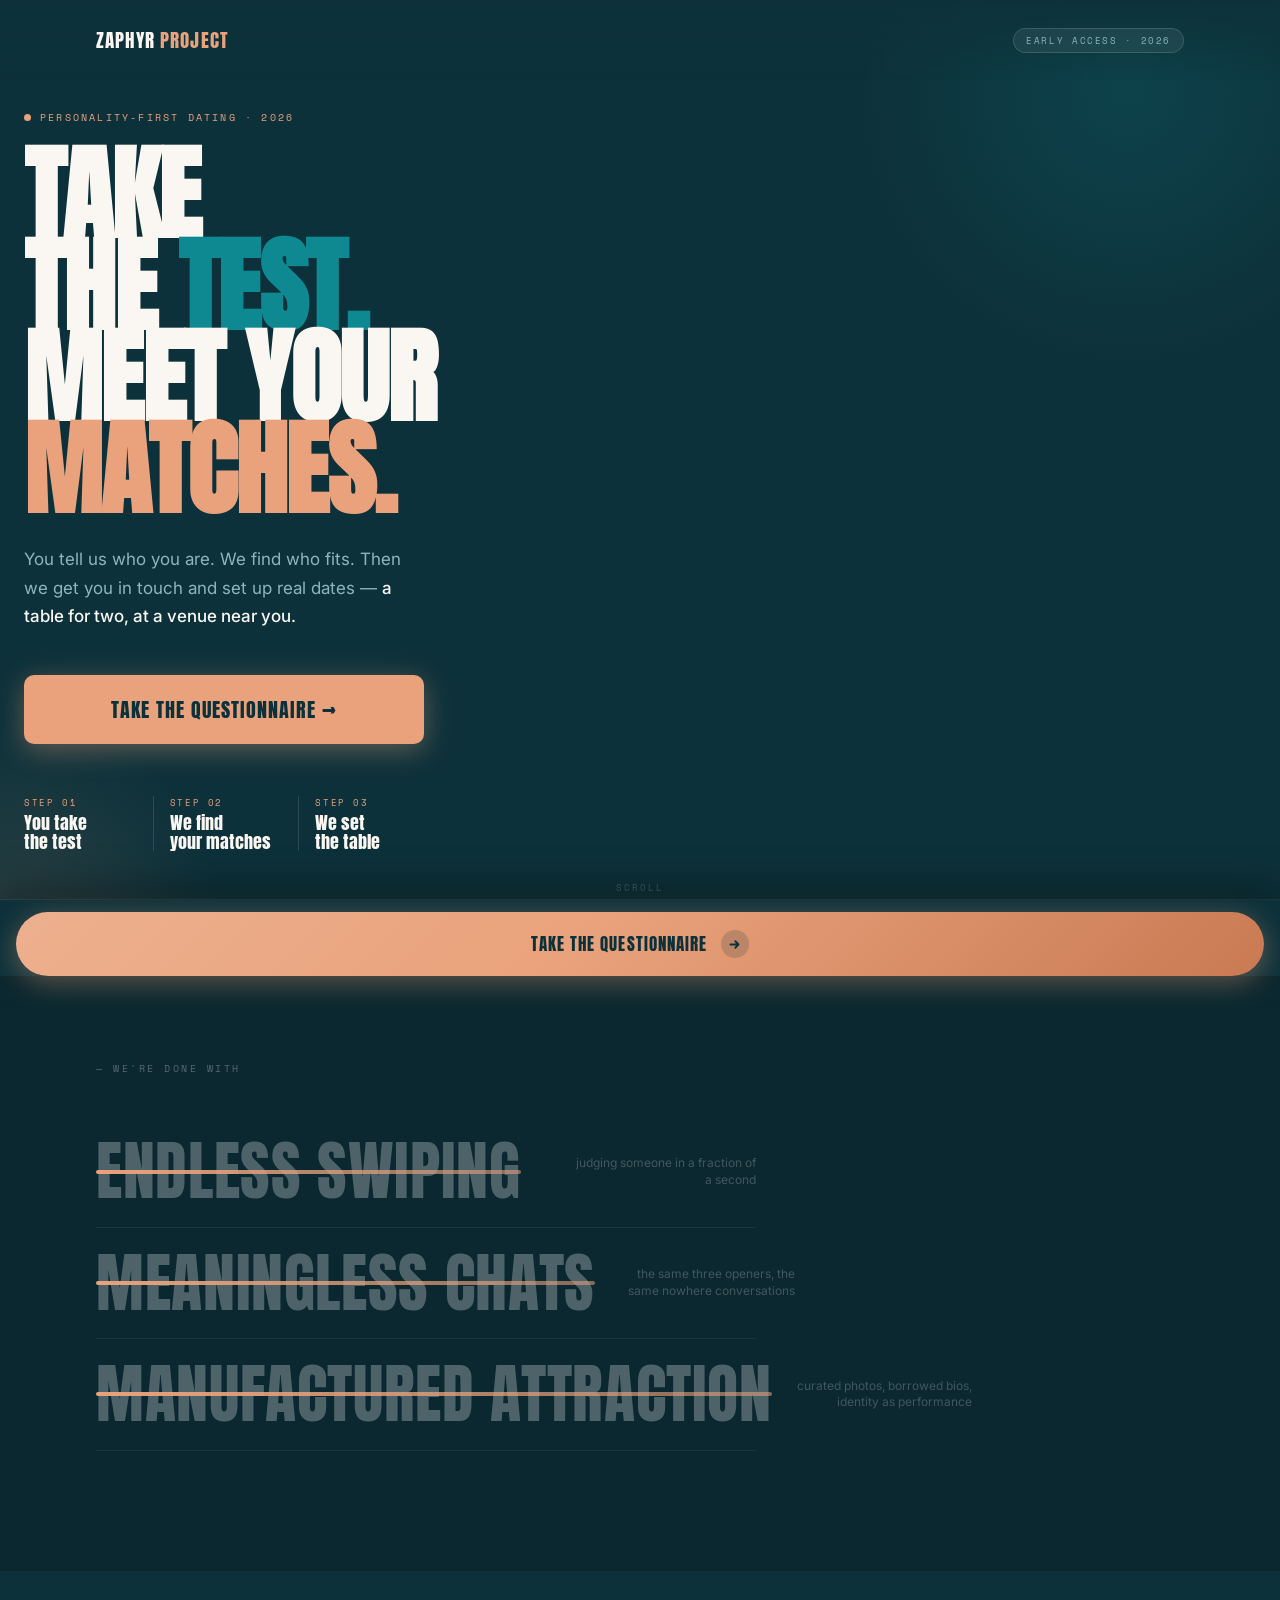
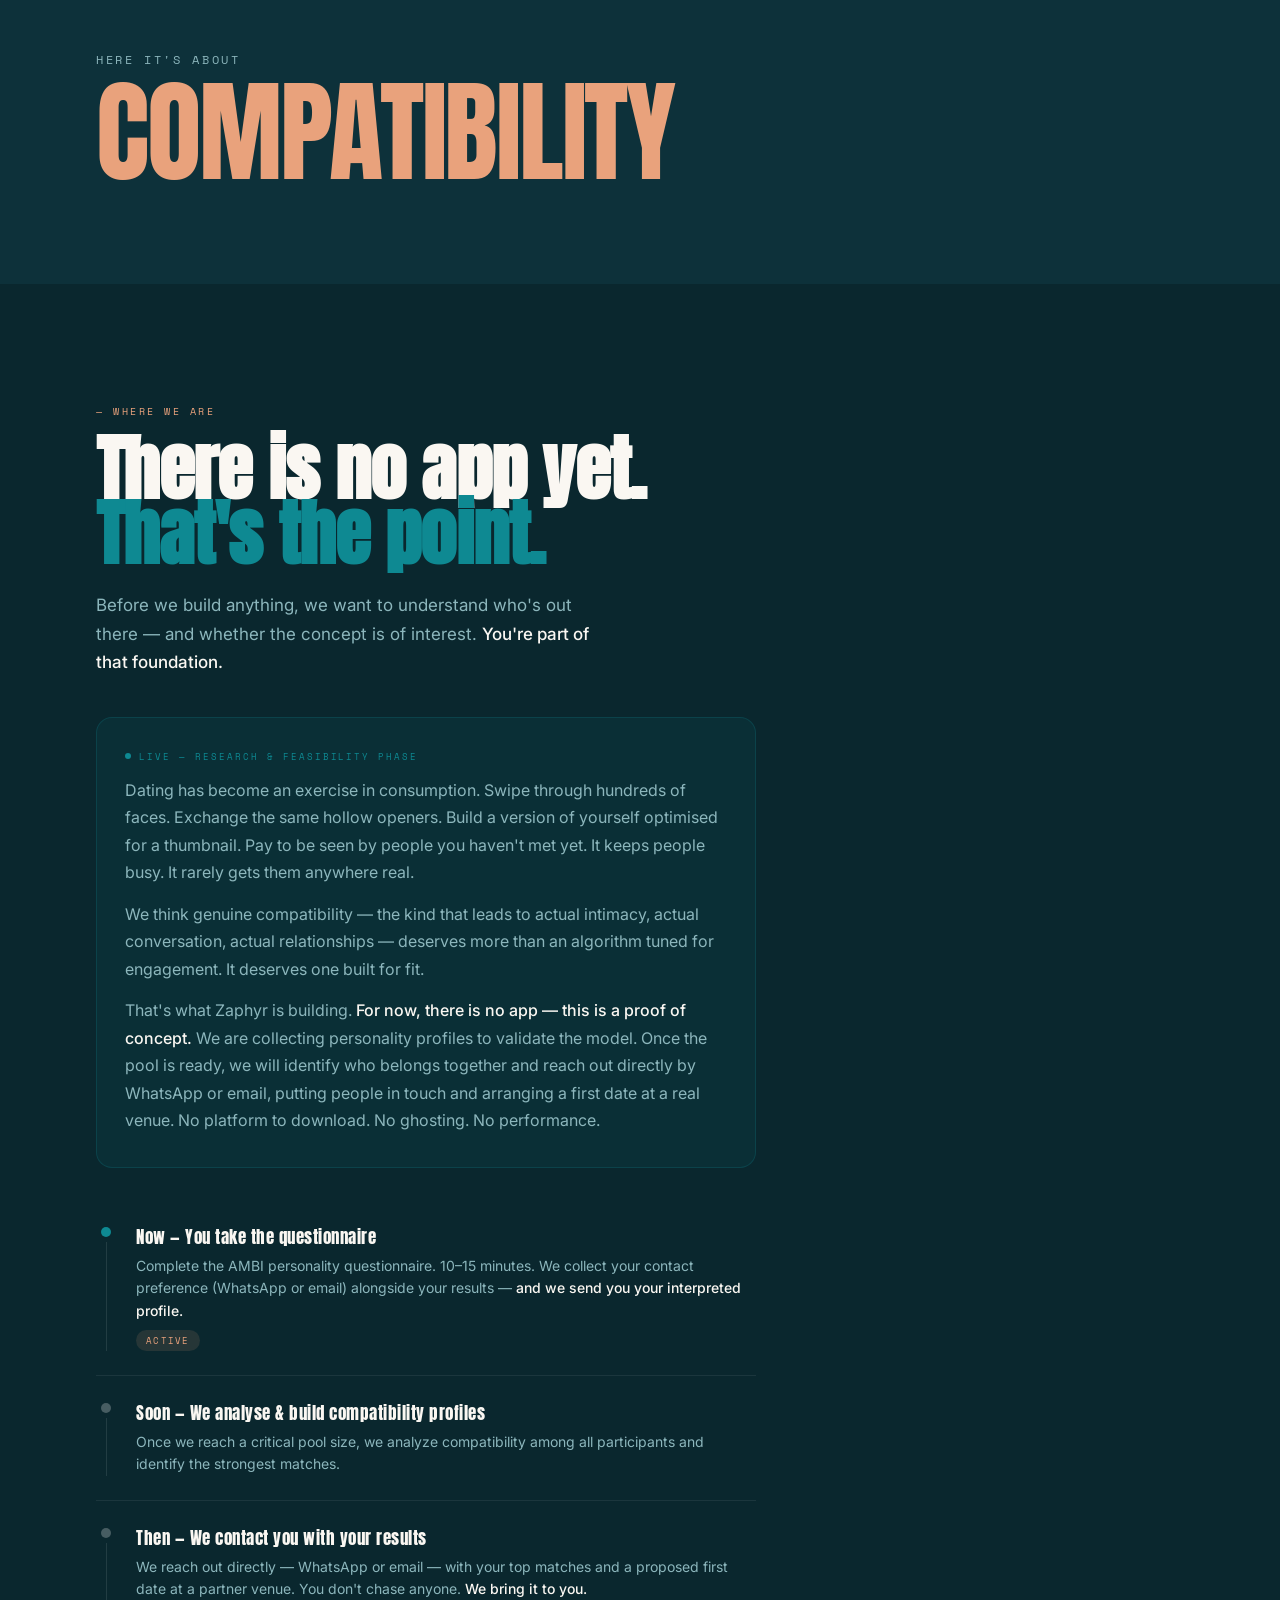
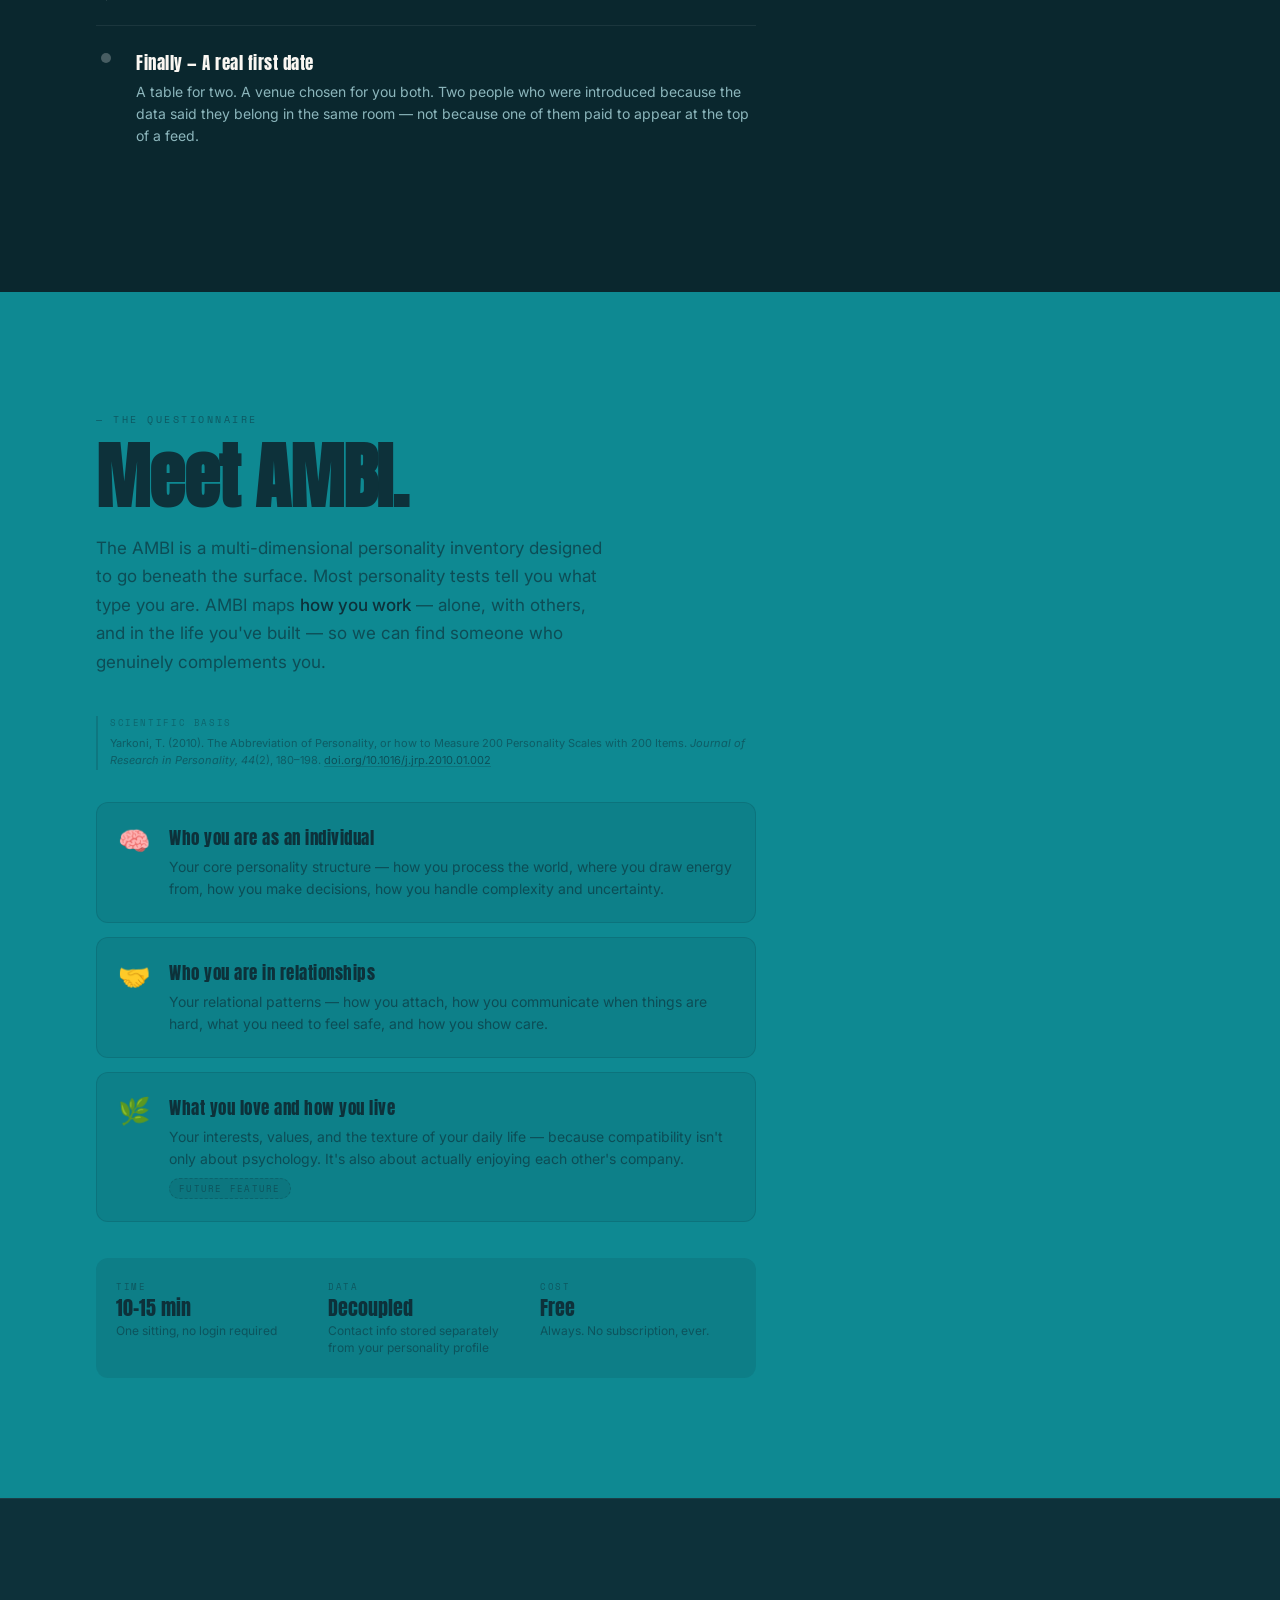
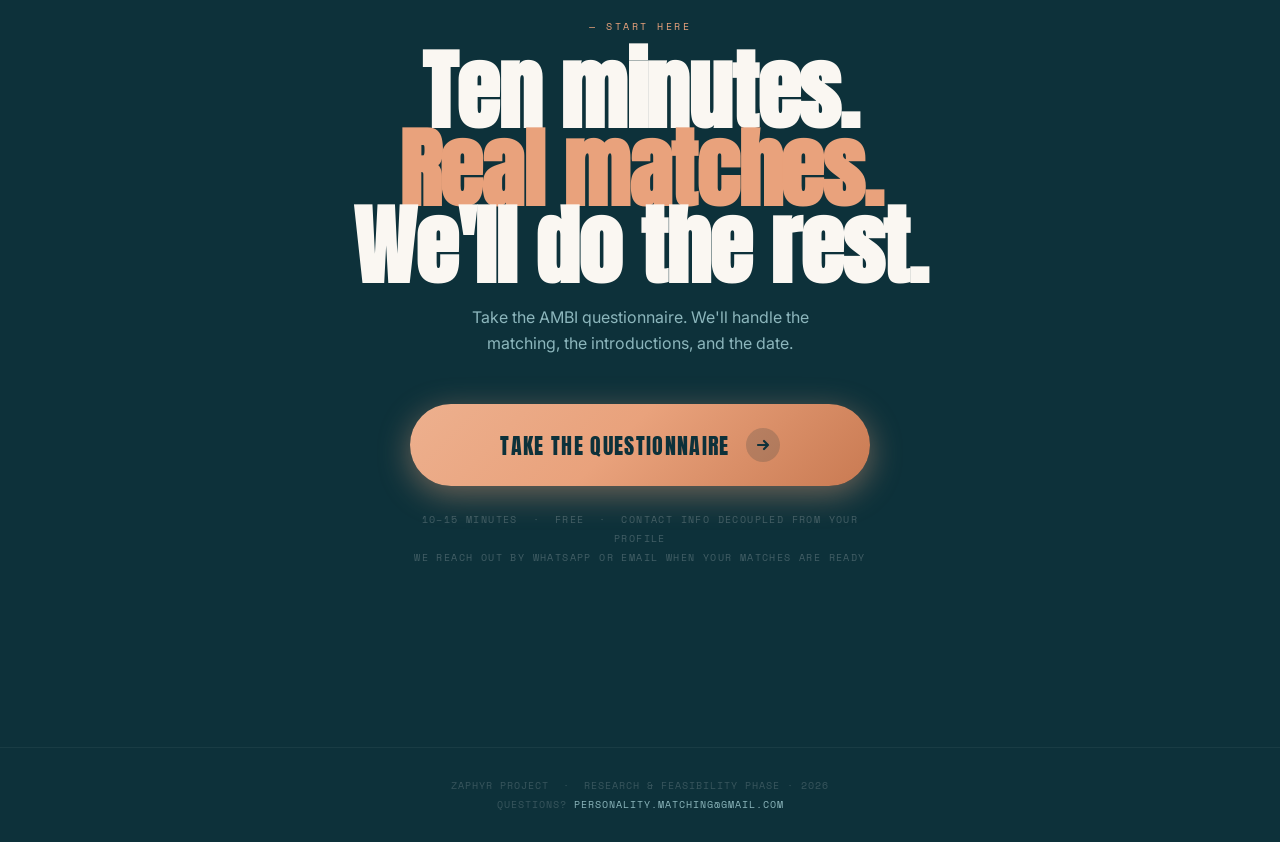
==== commit 43821ba1: "Update index.html with citation ambi" ====
--- a/index.html
+++ b/index.html
@@ -457,6 +457,28 @@
     .ambi .section-sub { color: rgba(13,49,58,.68); }
     .ambi .section-sub strong { color: var(--navy); }
 
+    .ambi-ref {
+      font-size: 11px; line-height: 1.6;
+      color: rgba(13,49,58,.5);
+      margin-bottom: 32px;
+      padding-left: 12px;
+      border-left: 2px solid rgba(13,49,58,.2);
+    }
+    .ambi-ref-label {
+      font-family: 'Space Mono', monospace;
+      font-size: 9px; letter-spacing: .18em; text-transform: uppercase;
+      color: rgba(13,49,58,.4);
+      display: block; margin-bottom: 4px;
+    }
+    .ambi-ref em { font-style: italic; }
+    .ambi-ref a {
+      color: rgba(13,49,58,.65);
+      text-decoration: underline;
+      text-decoration-color: rgba(13,49,58,.25);
+      text-underline-offset: 2px;
+    }
+    .ambi-ref a:hover { color: var(--navy); text-decoration-color: var(--navy); }
+
     .ambi-dims {
       display: flex; flex-direction: column; gap: 14px;
       margin-bottom: 36px;
@@ -804,6 +826,13 @@
     <p class="section-sub reveal d2">
       The AMBI is a multi-dimensional personality inventory designed to go beneath the surface. Most personality tests tell you what type you are. AMBI maps <strong>how you work</strong> — alone, with others, and in the life you've built — so we can find someone who genuinely complements you.
     </p>
+
+    <div class="ambi-ref reveal d2">
+      <span class="ambi-ref-label">Scientific basis</span>
+      Yarkoni, T. (2010). The Abbreviation of Personality, or how to Measure 200 Personality Scales with 200 Items.
+      <em>Journal of Research in Personality, 44</em>(2), 180–198.
+      <a href="https://doi.org/10.1016/j.jrp.2010.01.002" target="_blank" rel="noopener noreferrer">doi.org/10.1016/j.jrp.2010.01.002</a>
+    </div>
 
     <div class="ambi-dims reveal d2">
       <div class="ambi-dim">
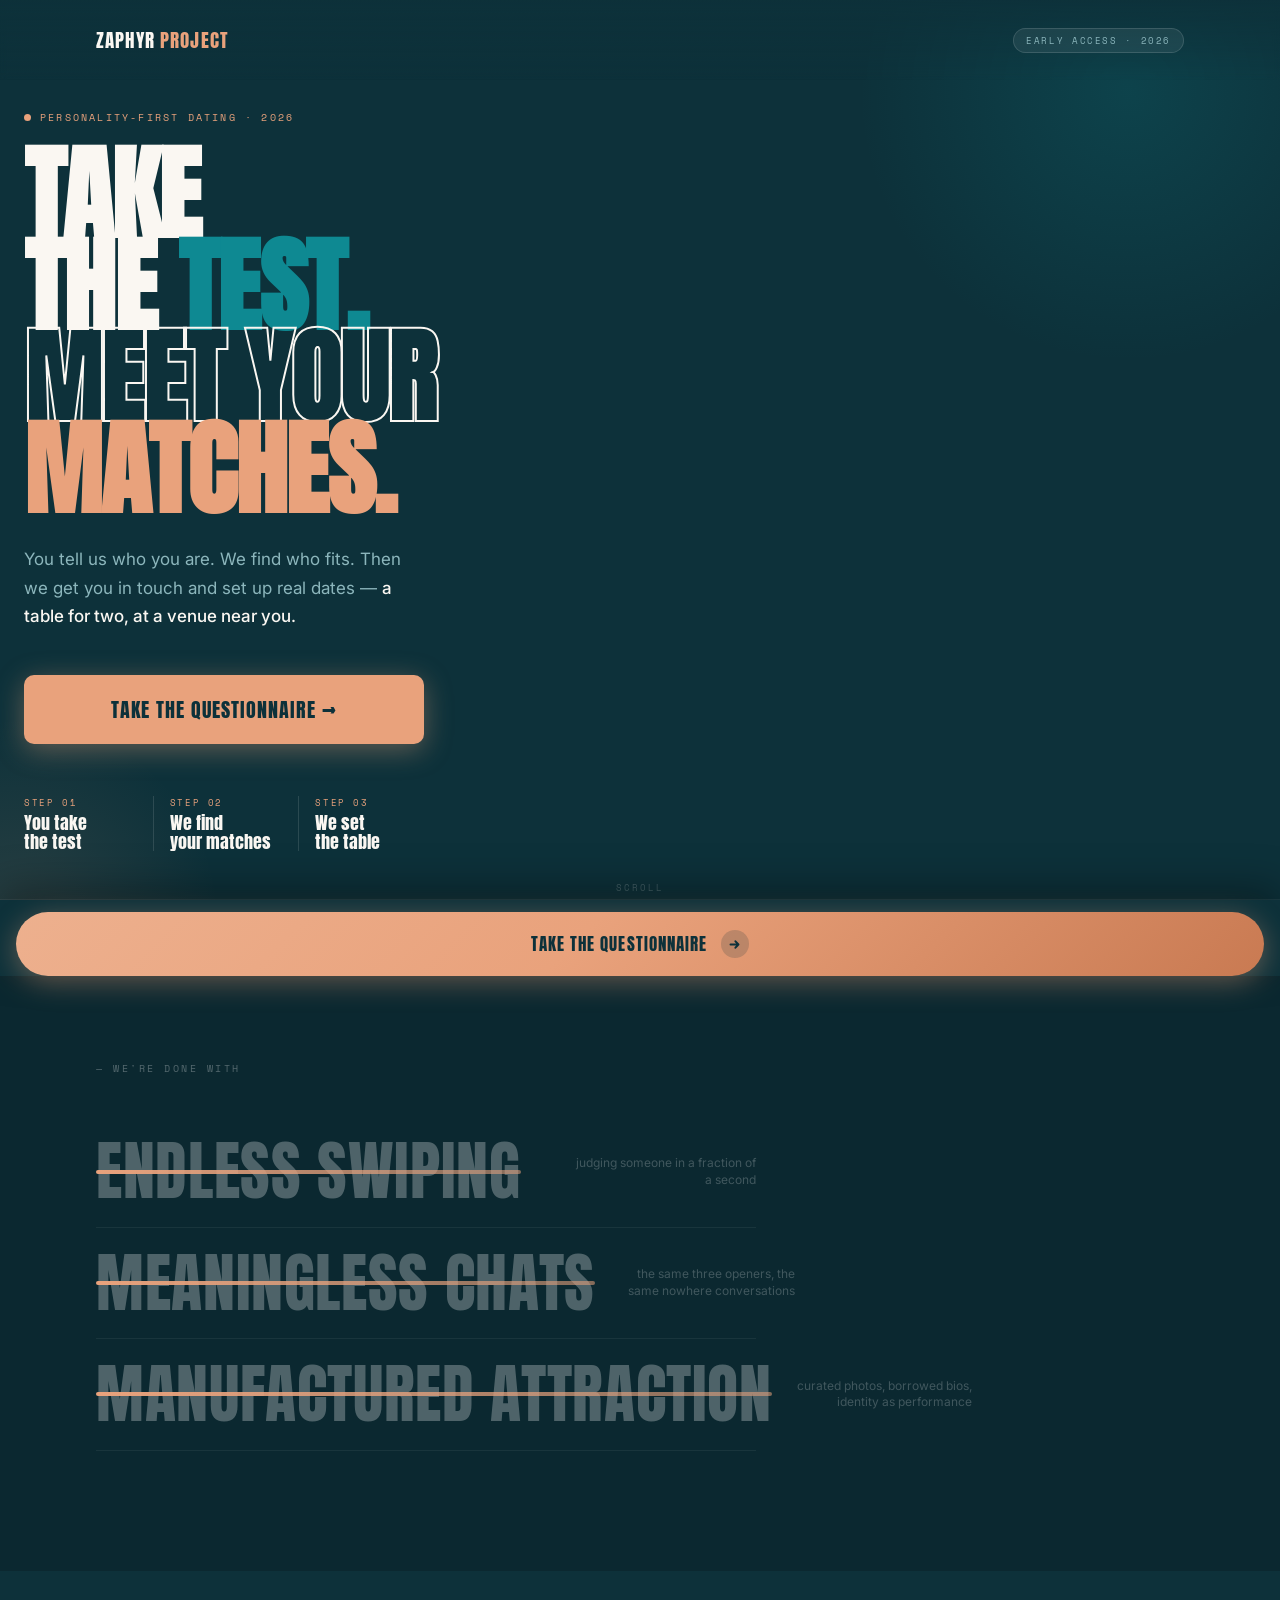
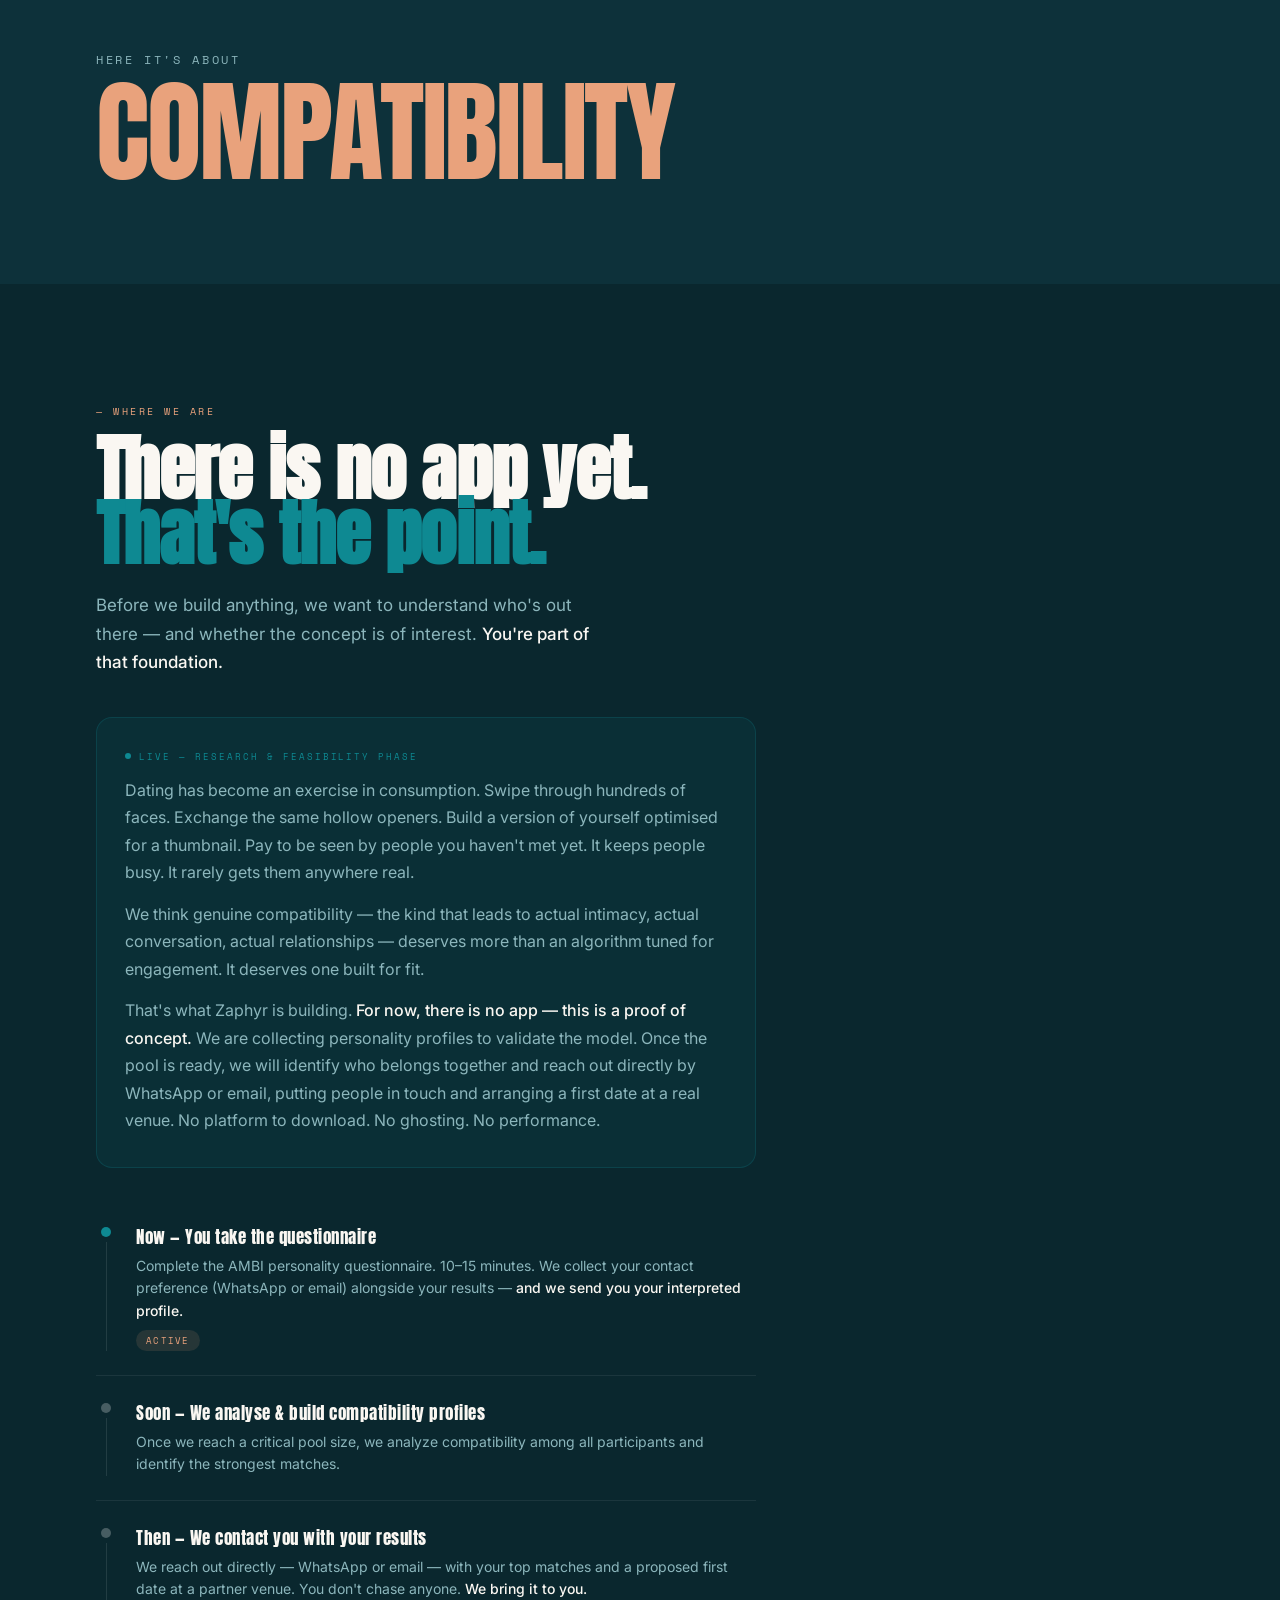
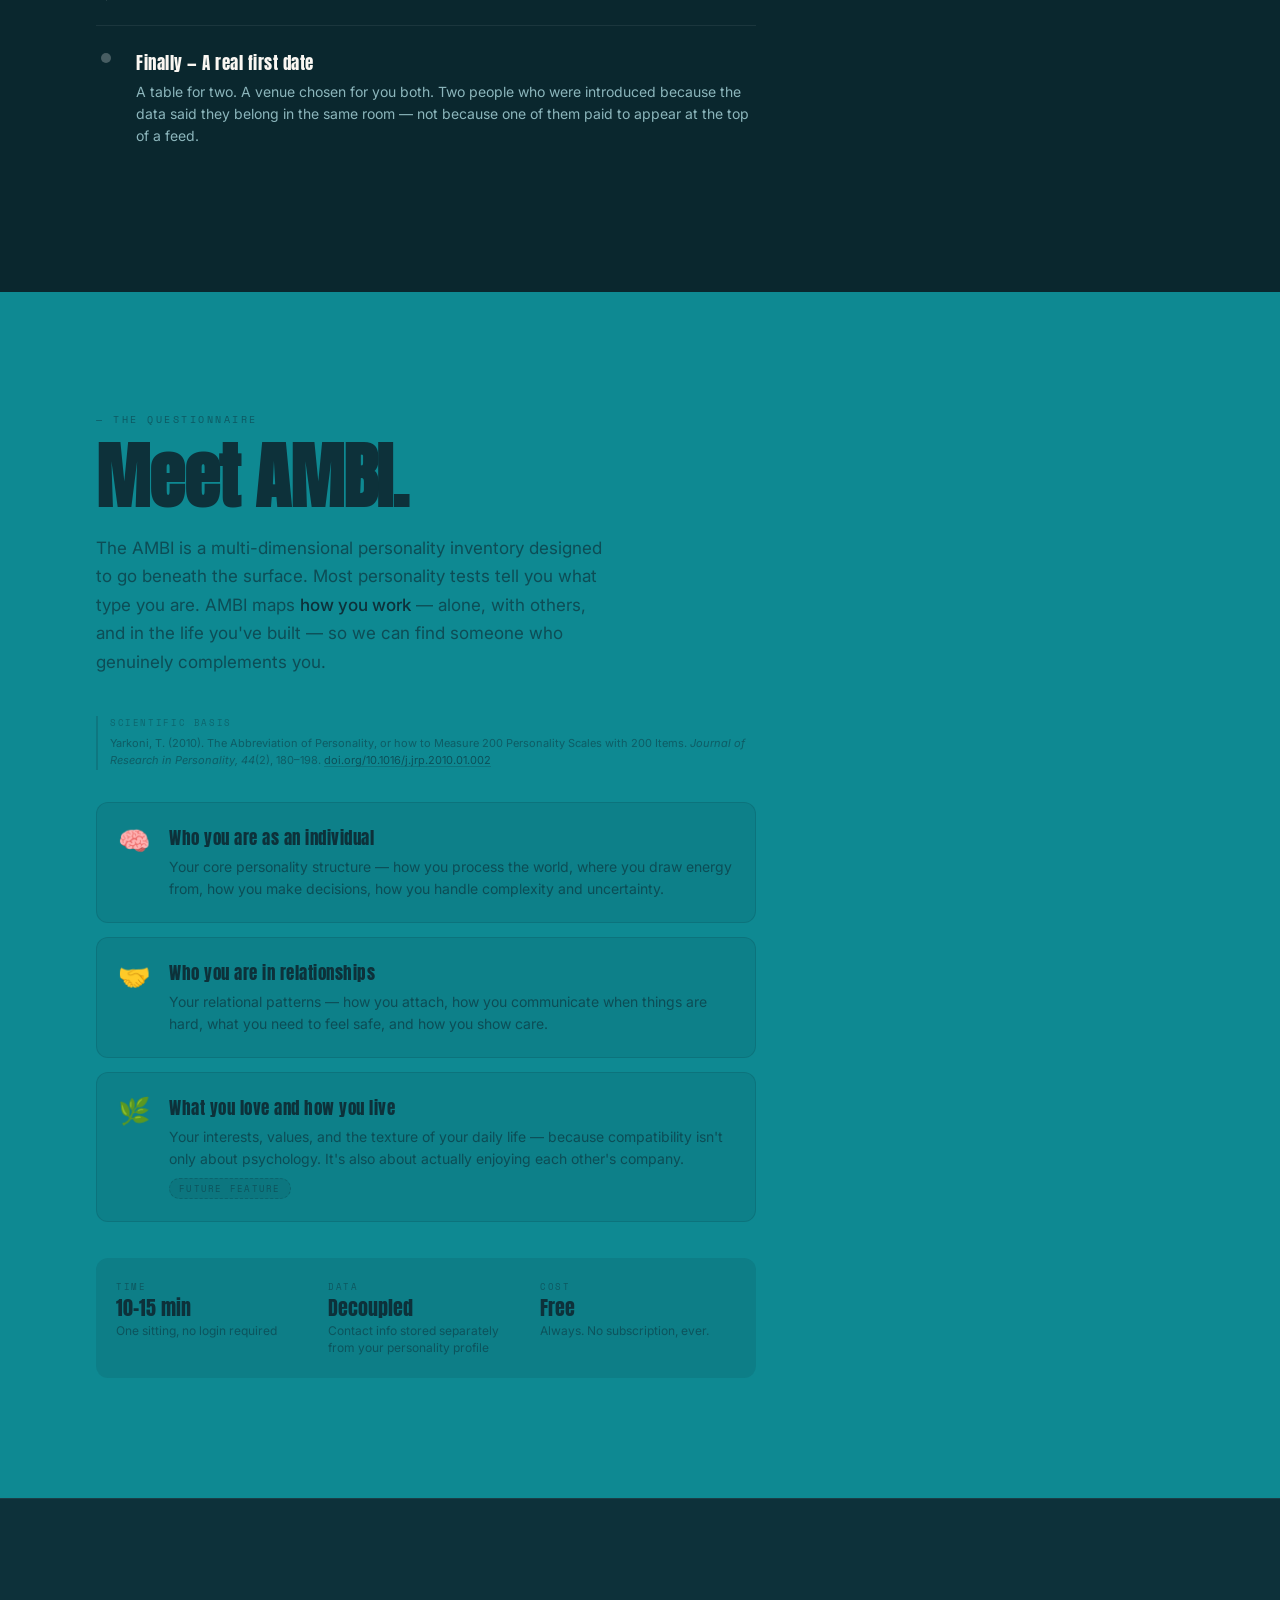
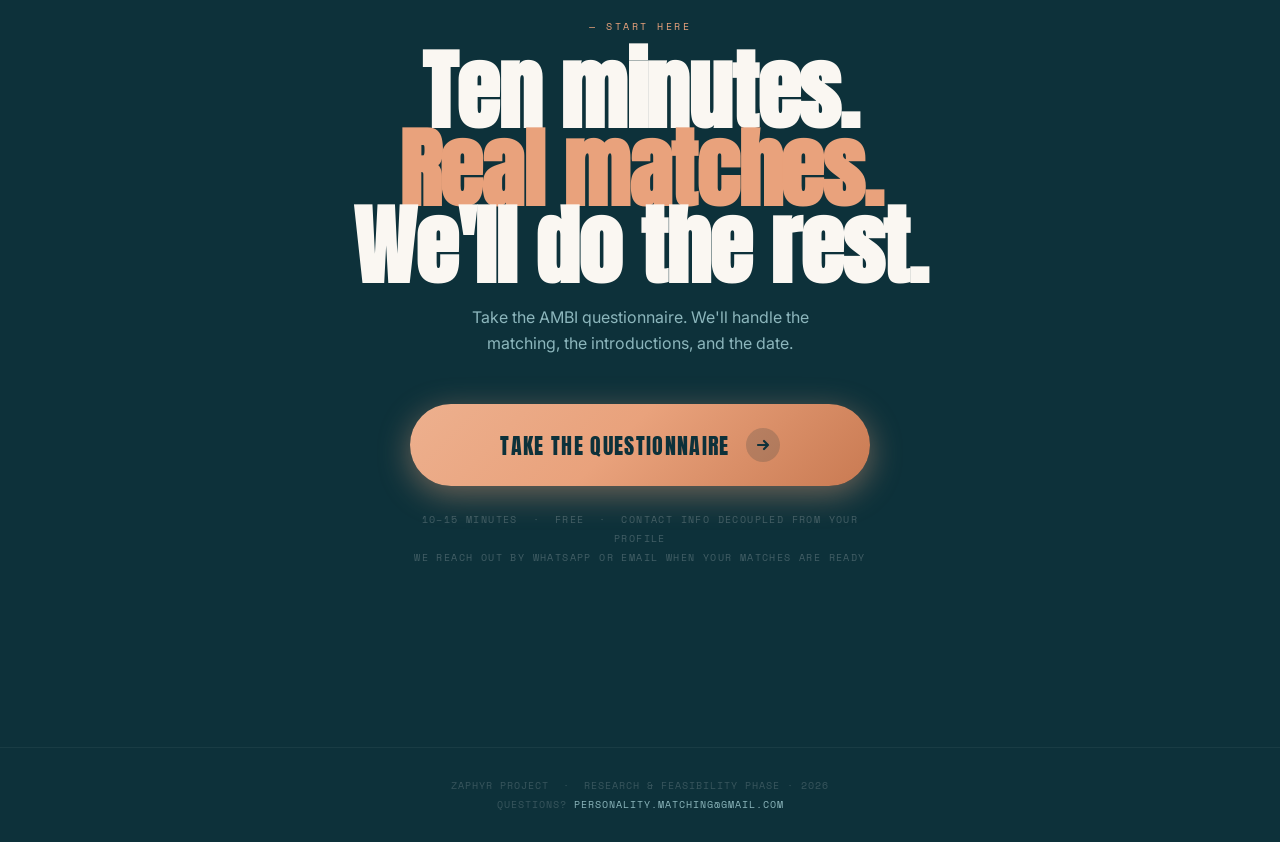
==== commit 0e5024fc: "Update 'meet your'" ====
--- a/index.html
+++ b/index.html
@@ -668,7 +668,7 @@
   <h1 class="hero-headline">
     TAKE<br>
     THE <span class="teal">TEST.</span><br>
-    MEET YOUR<br>
+    <span class="outline">MEET YOUR</span><br>
     <span class="terra">MATCHES.</span>
   </h1>
 
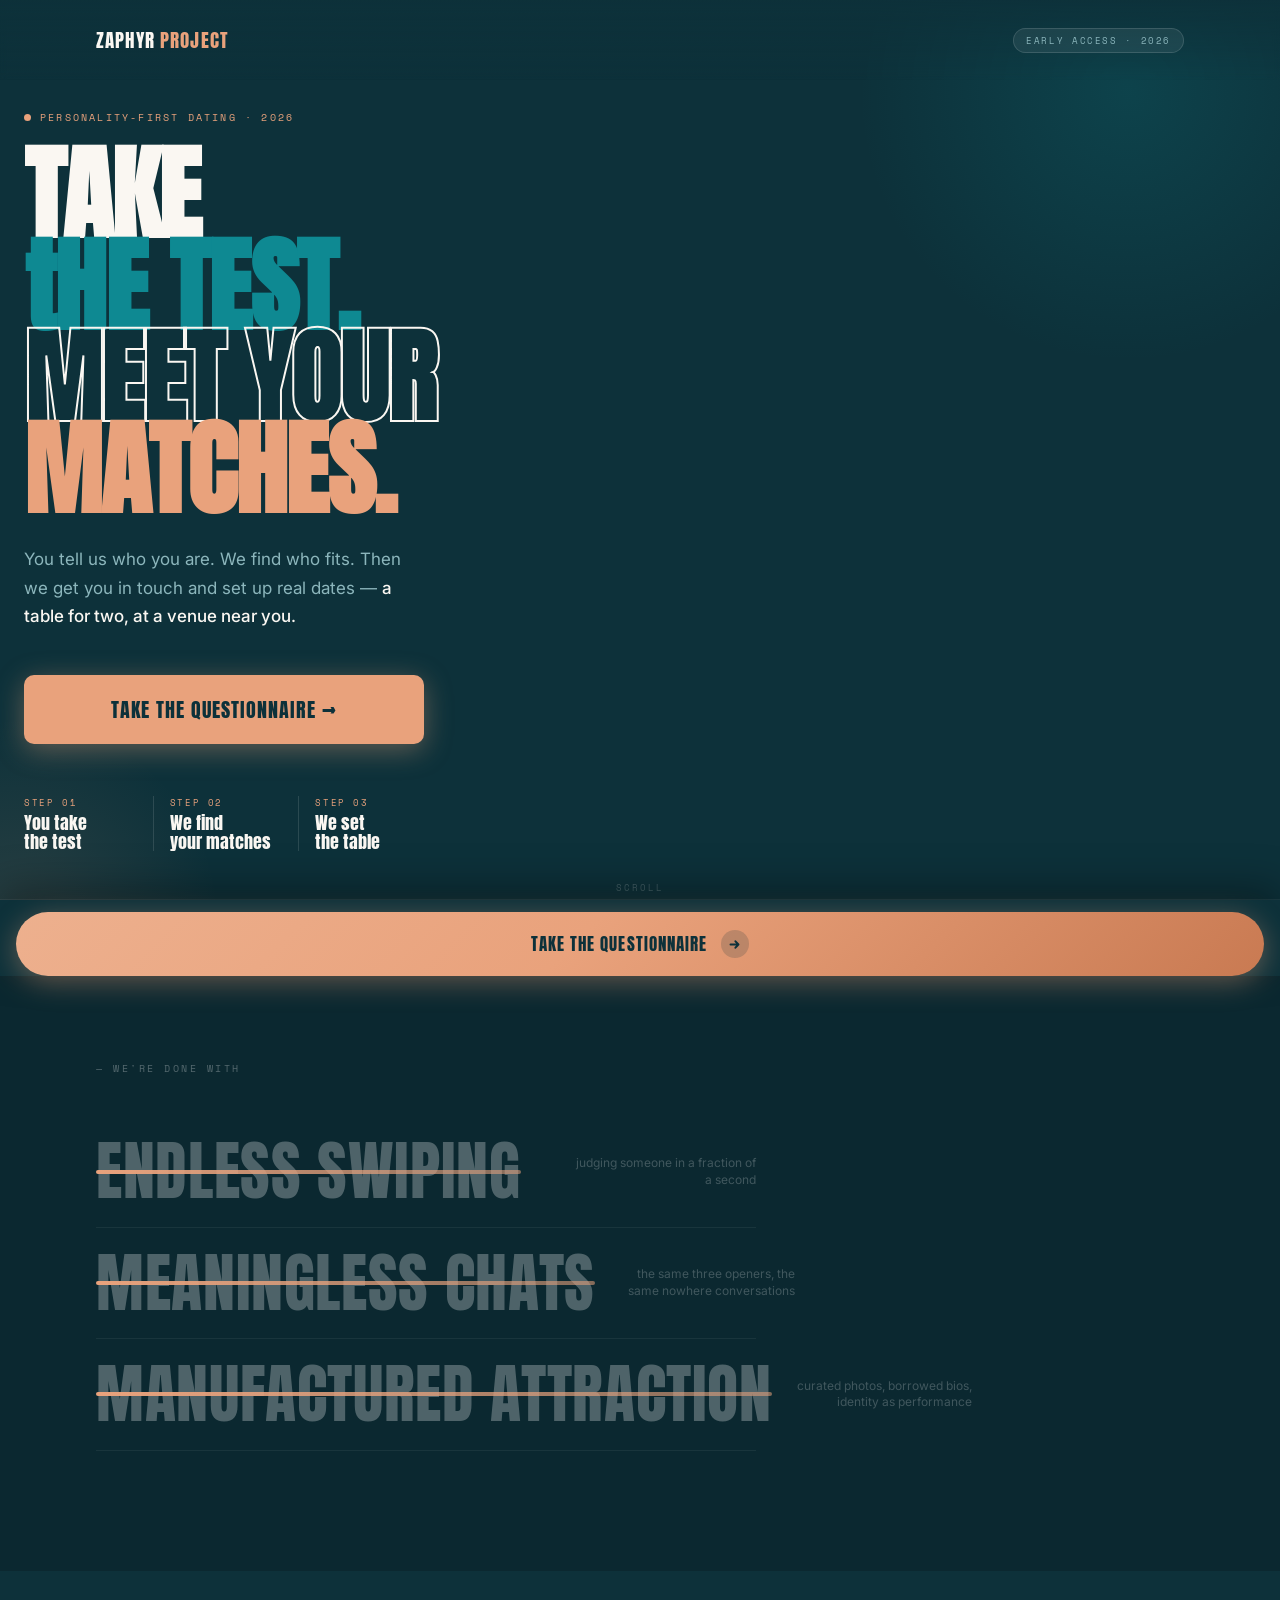
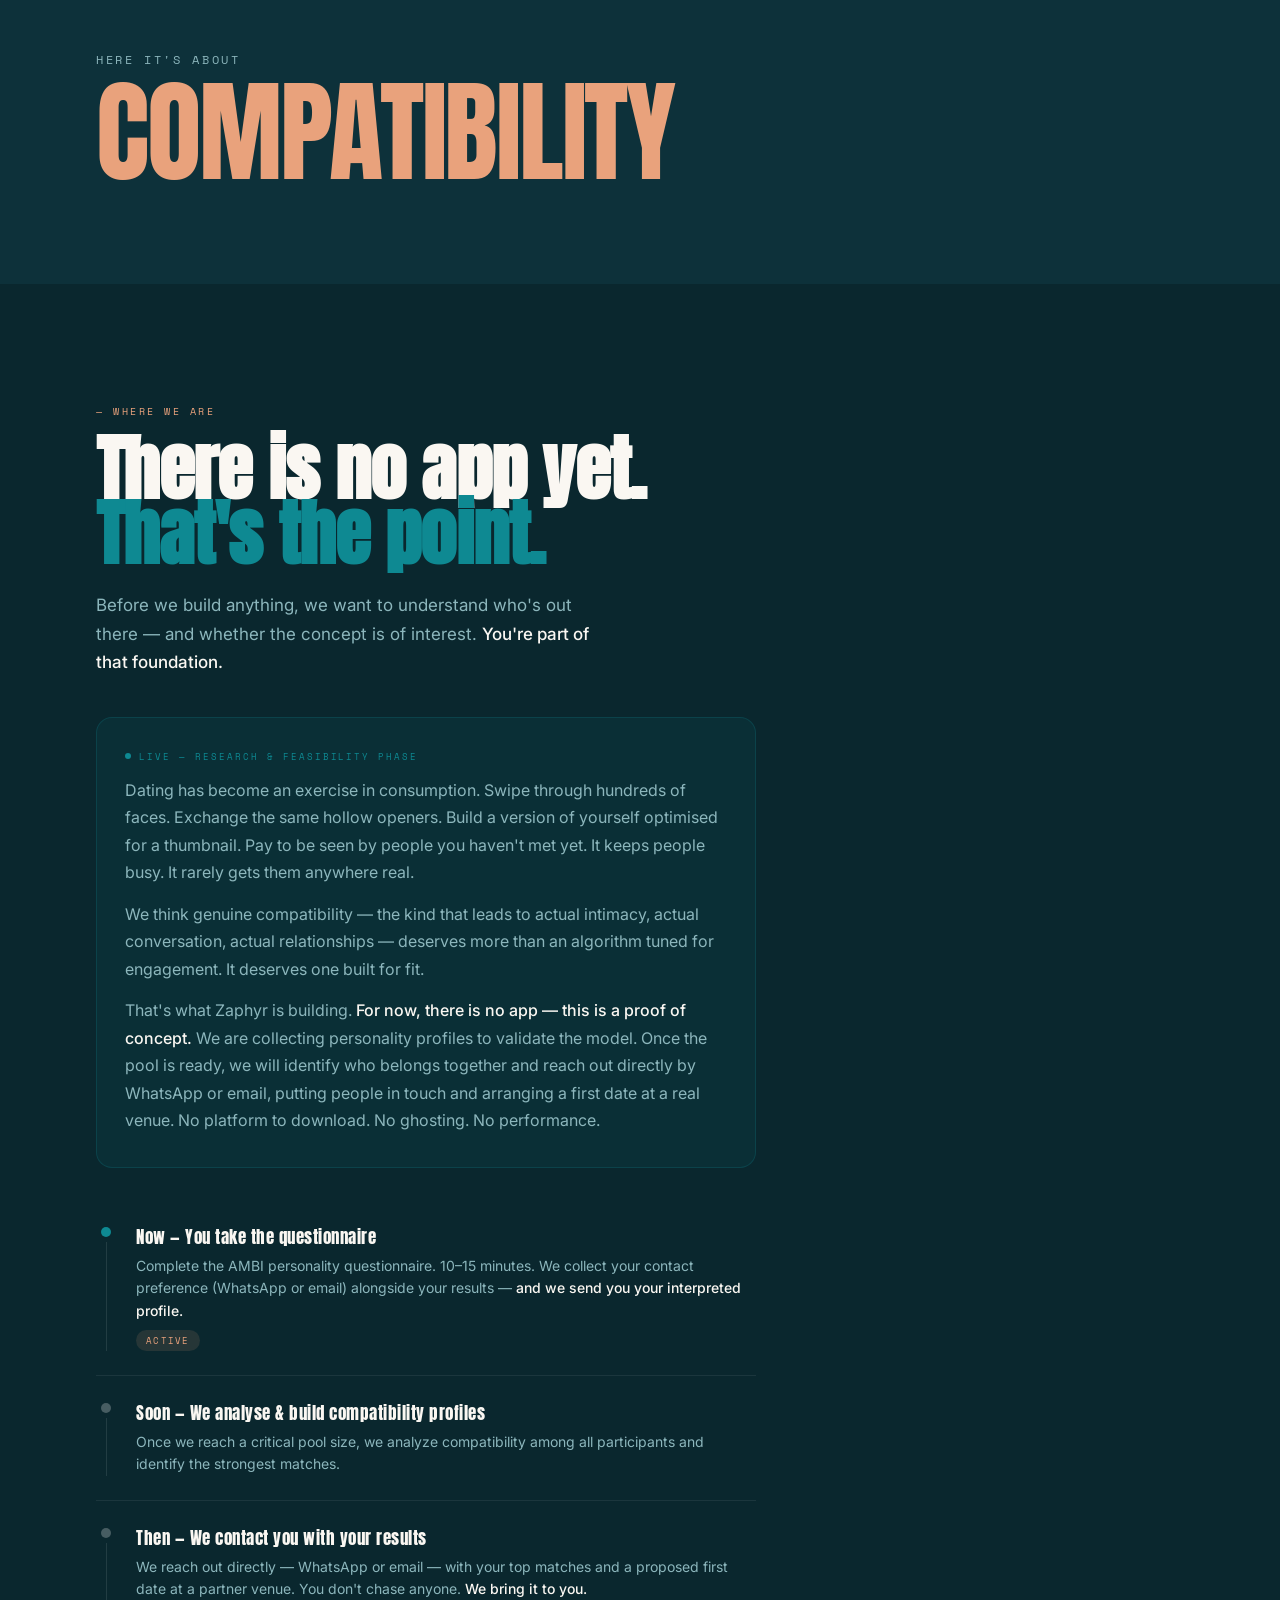
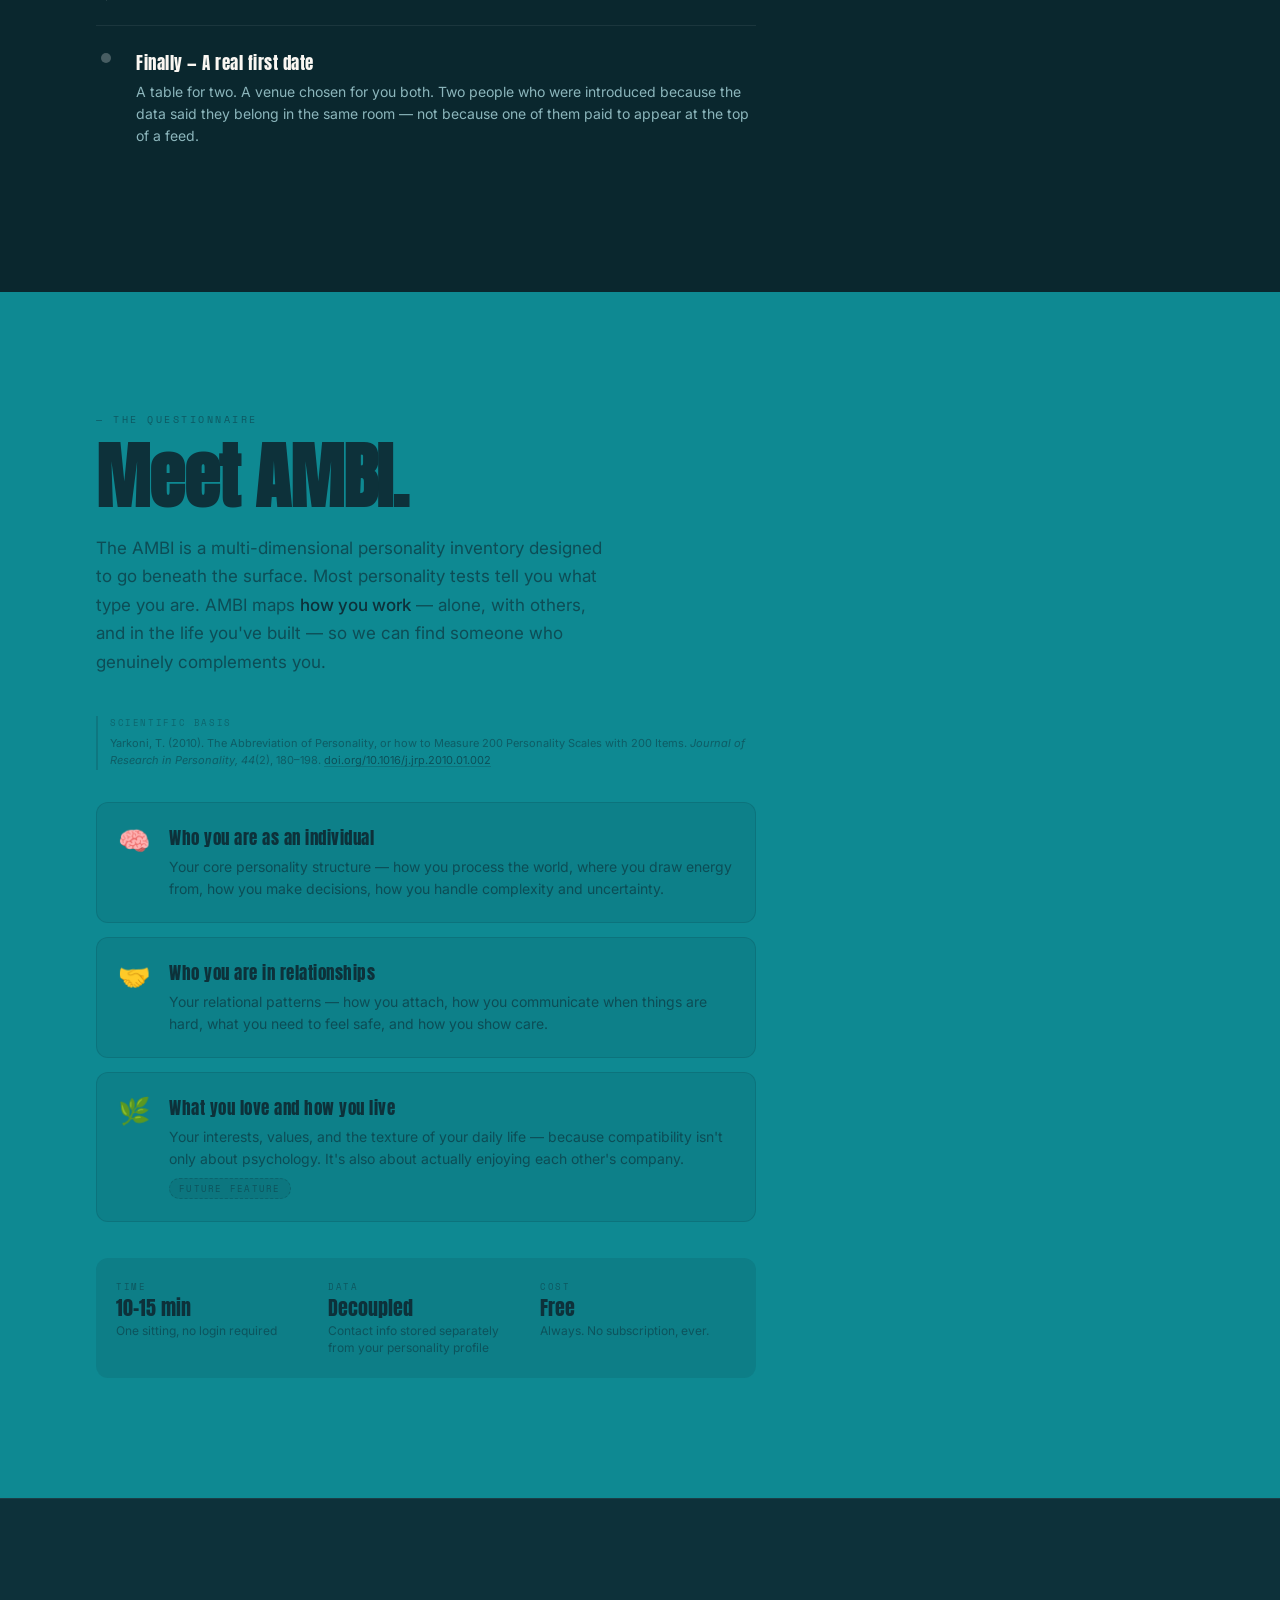
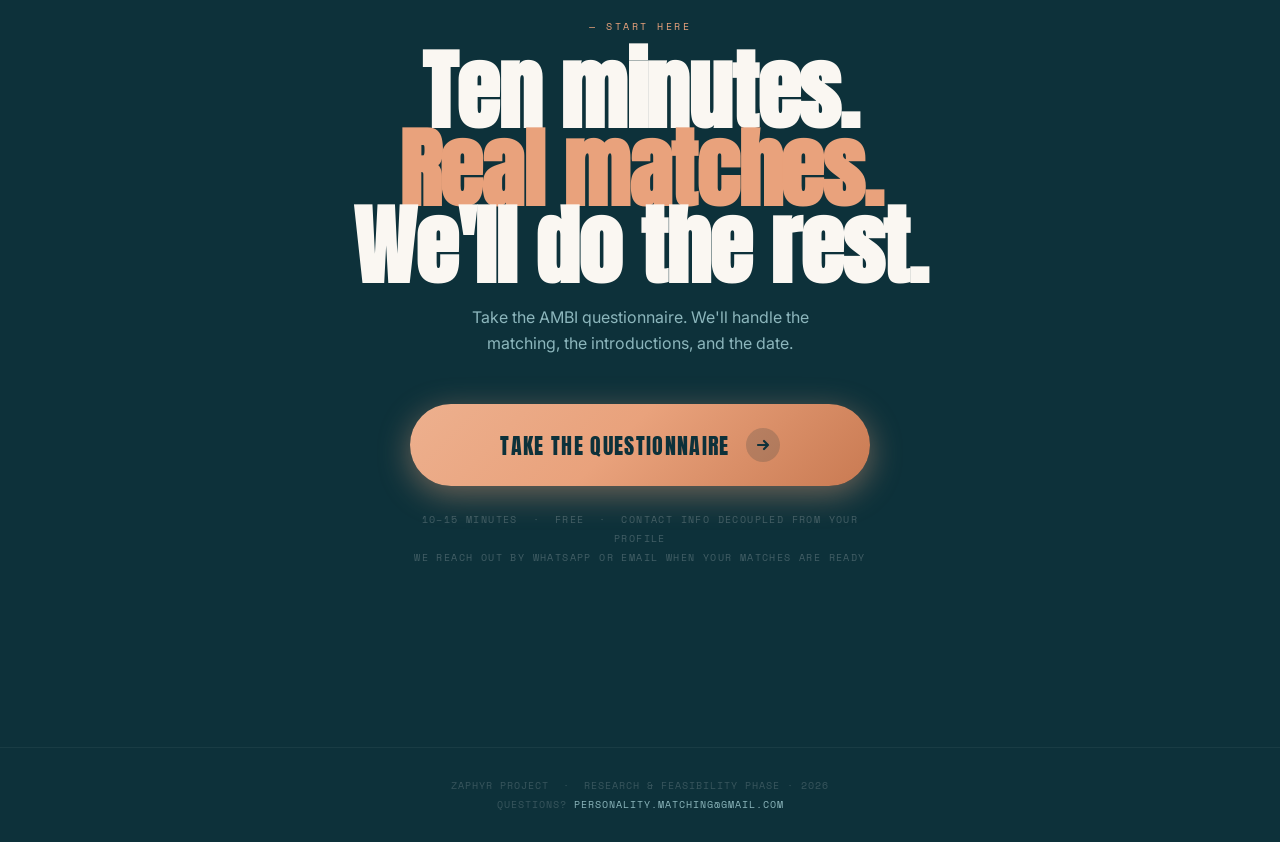
==== commit 6e58b926: "Update index.html with 'the test' in teal" ====
--- a/index.html
+++ b/index.html
@@ -667,7 +667,7 @@
 
   <h1 class="hero-headline">
     TAKE<br>
-    THE <span class="teal">TEST.</span><br>
+    <span class="teal">tHE TEST.</span><br>
     <span class="outline">MEET YOUR</span><br>
     <span class="terra">MATCHES.</span>
   </h1>
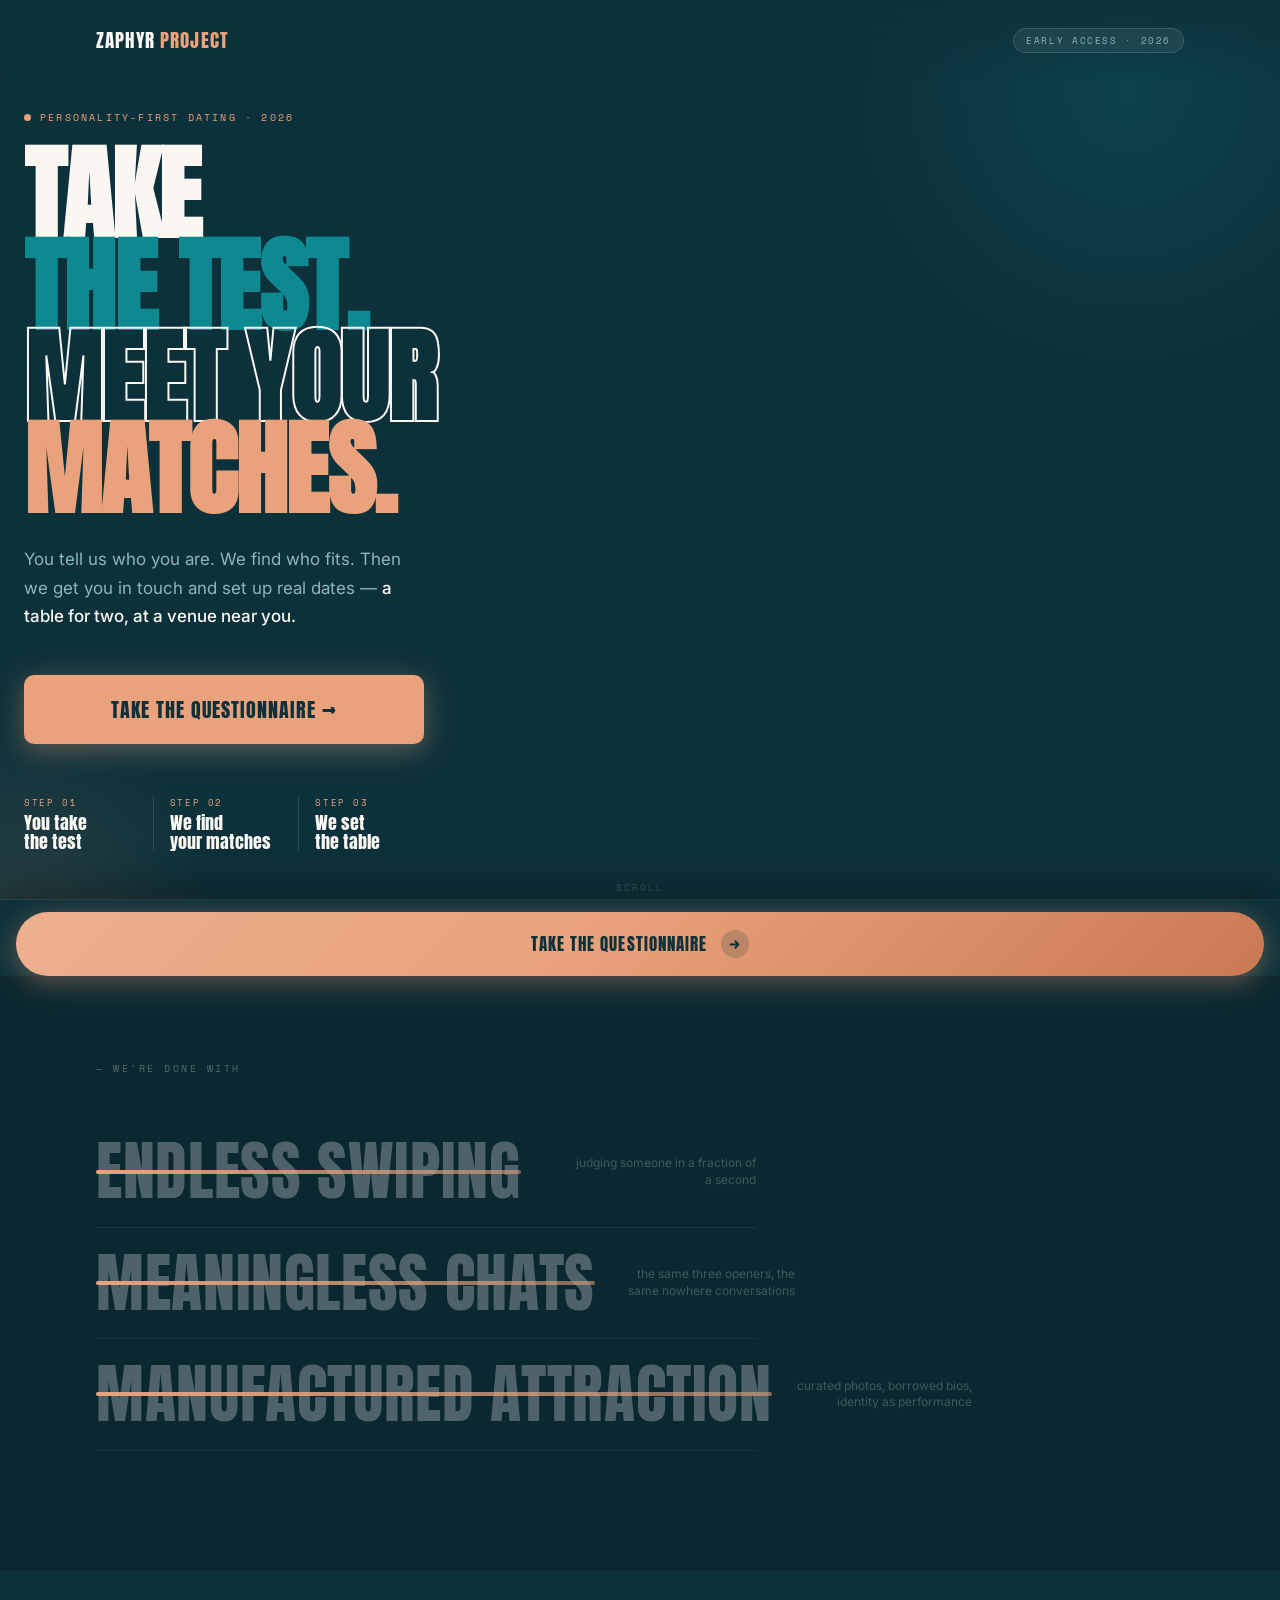
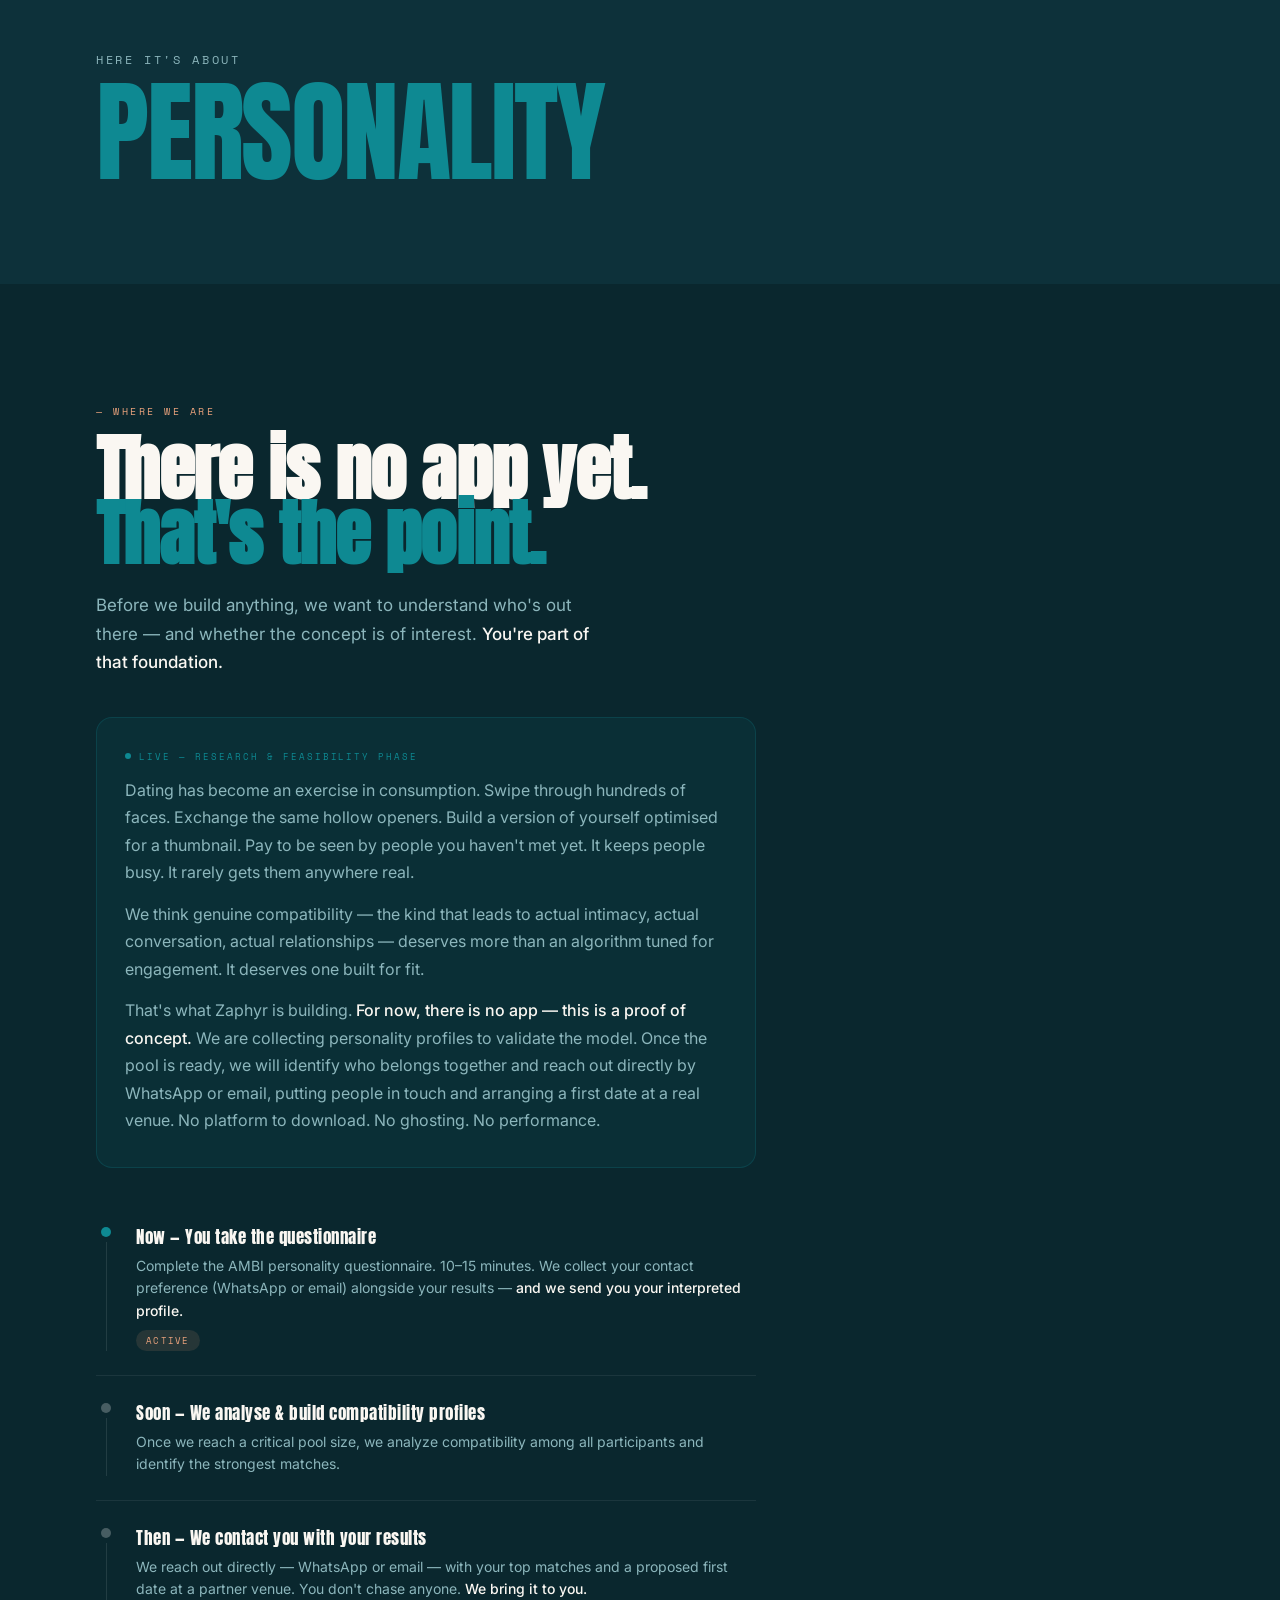
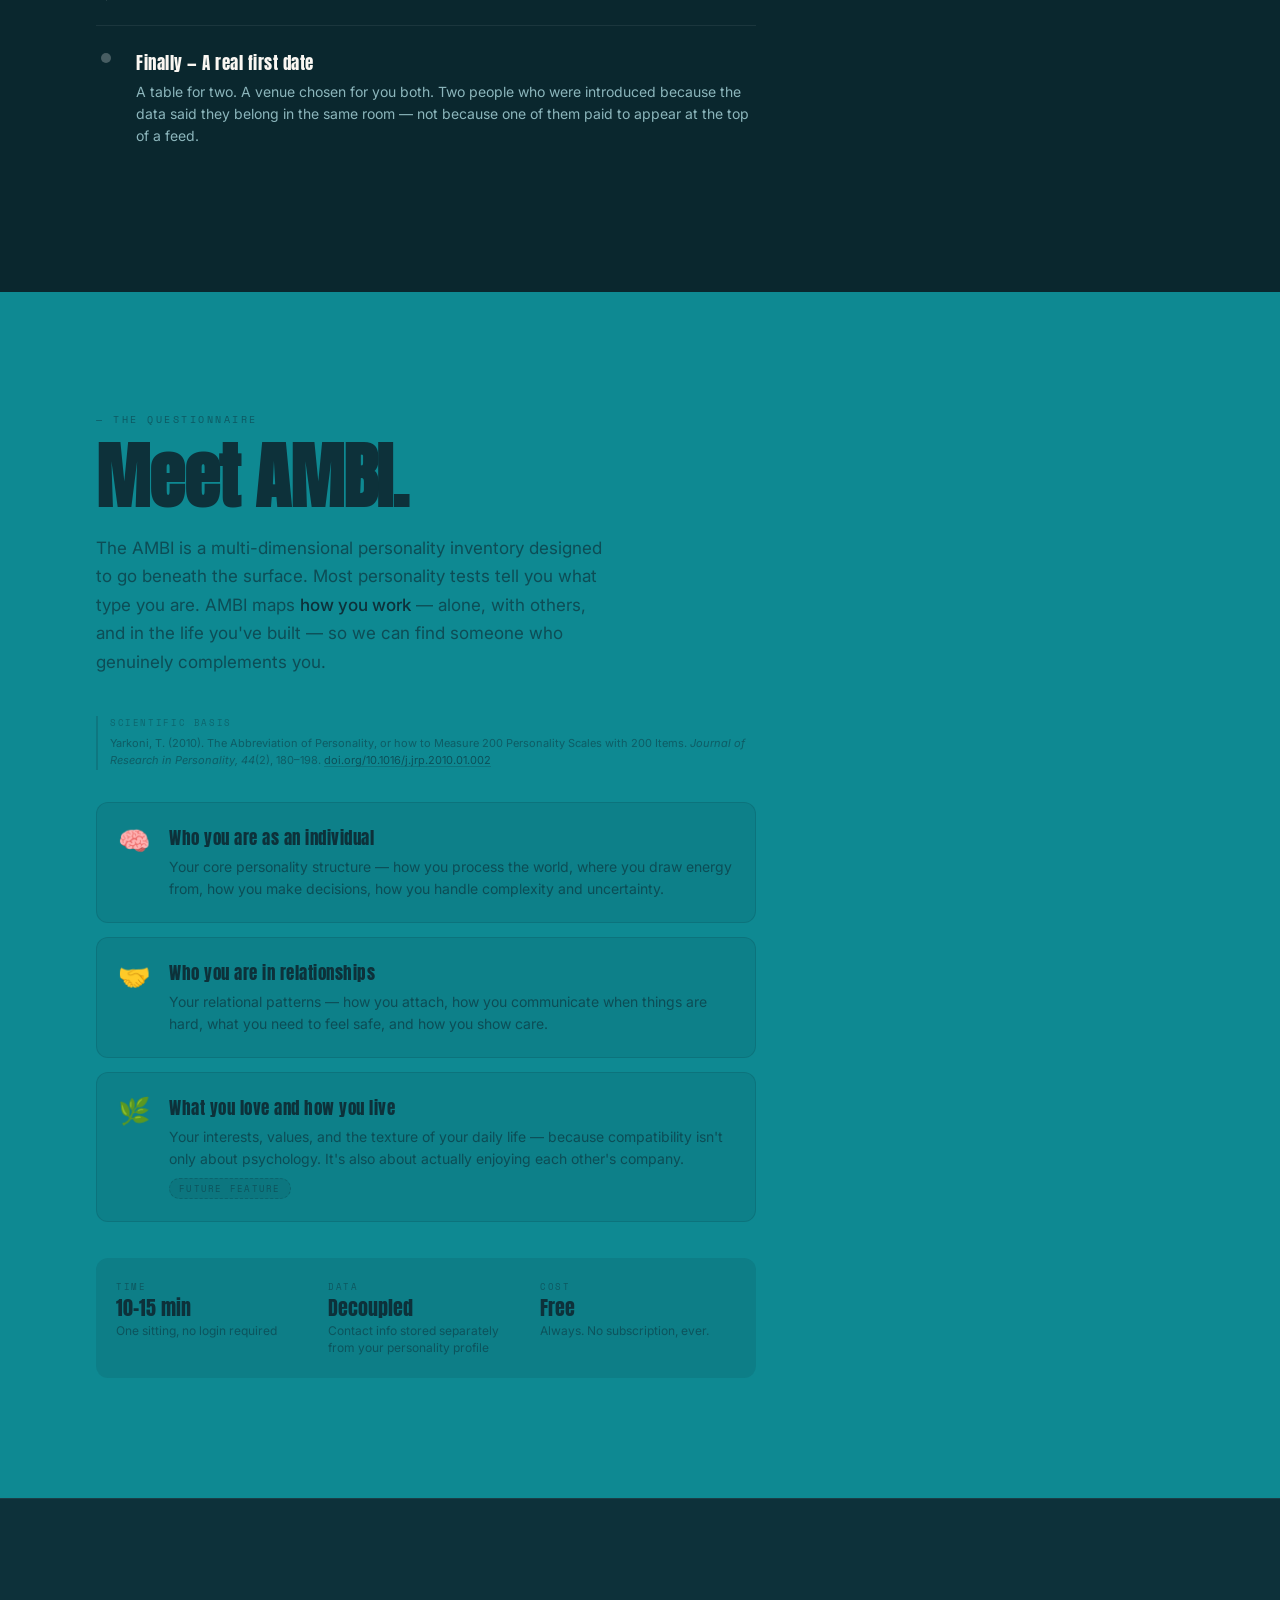
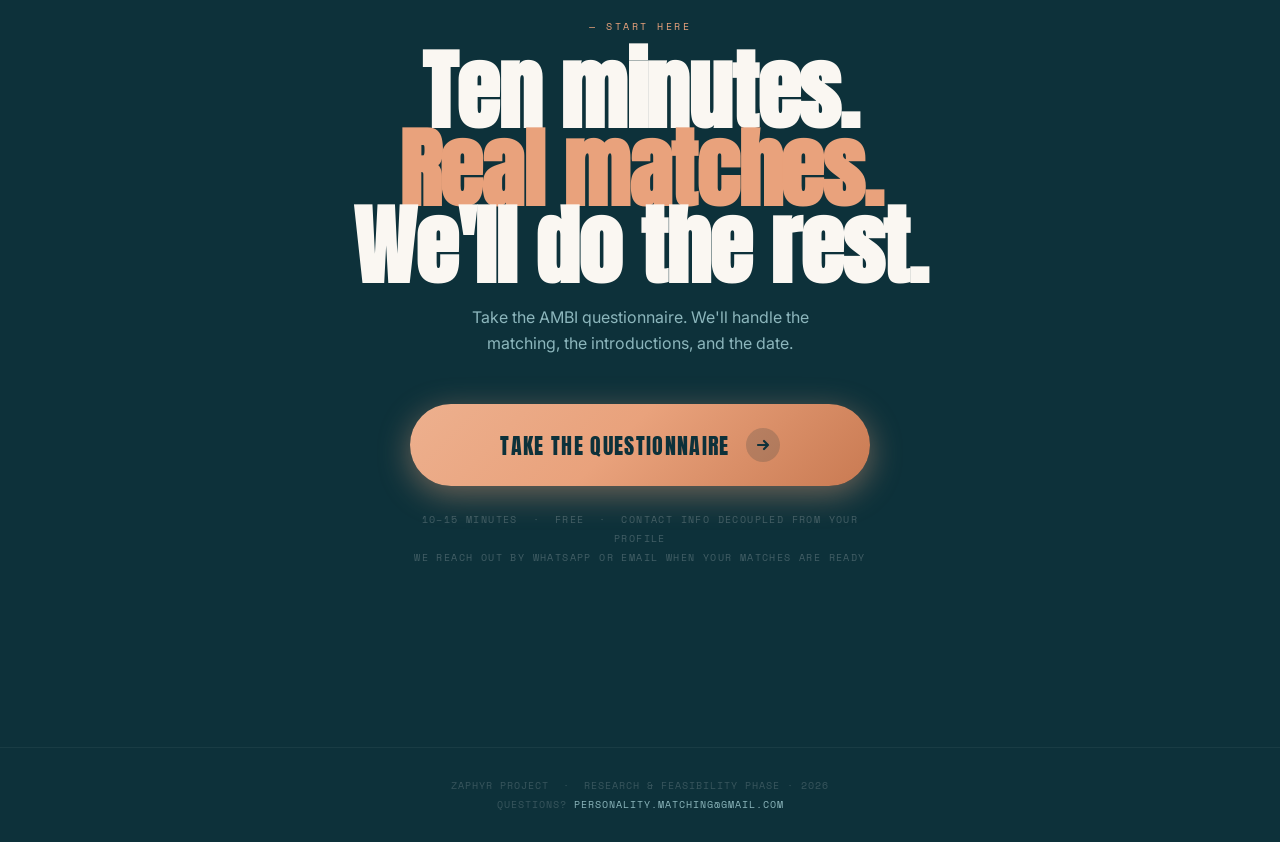
==== commit a864c019: "Update index.html, corrected tHE into THE" ====
--- a/index.html
+++ b/index.html
@@ -667,7 +667,7 @@
 
   <h1 class="hero-headline">
     TAKE<br>
-    <span class="teal">tHE TEST.</span><br>
+    <span class="teal">THE TEST.</span><br>
     <span class="outline">MEET YOUR</span><br>
     <span class="terra">MATCHES.</span>
   </h1>
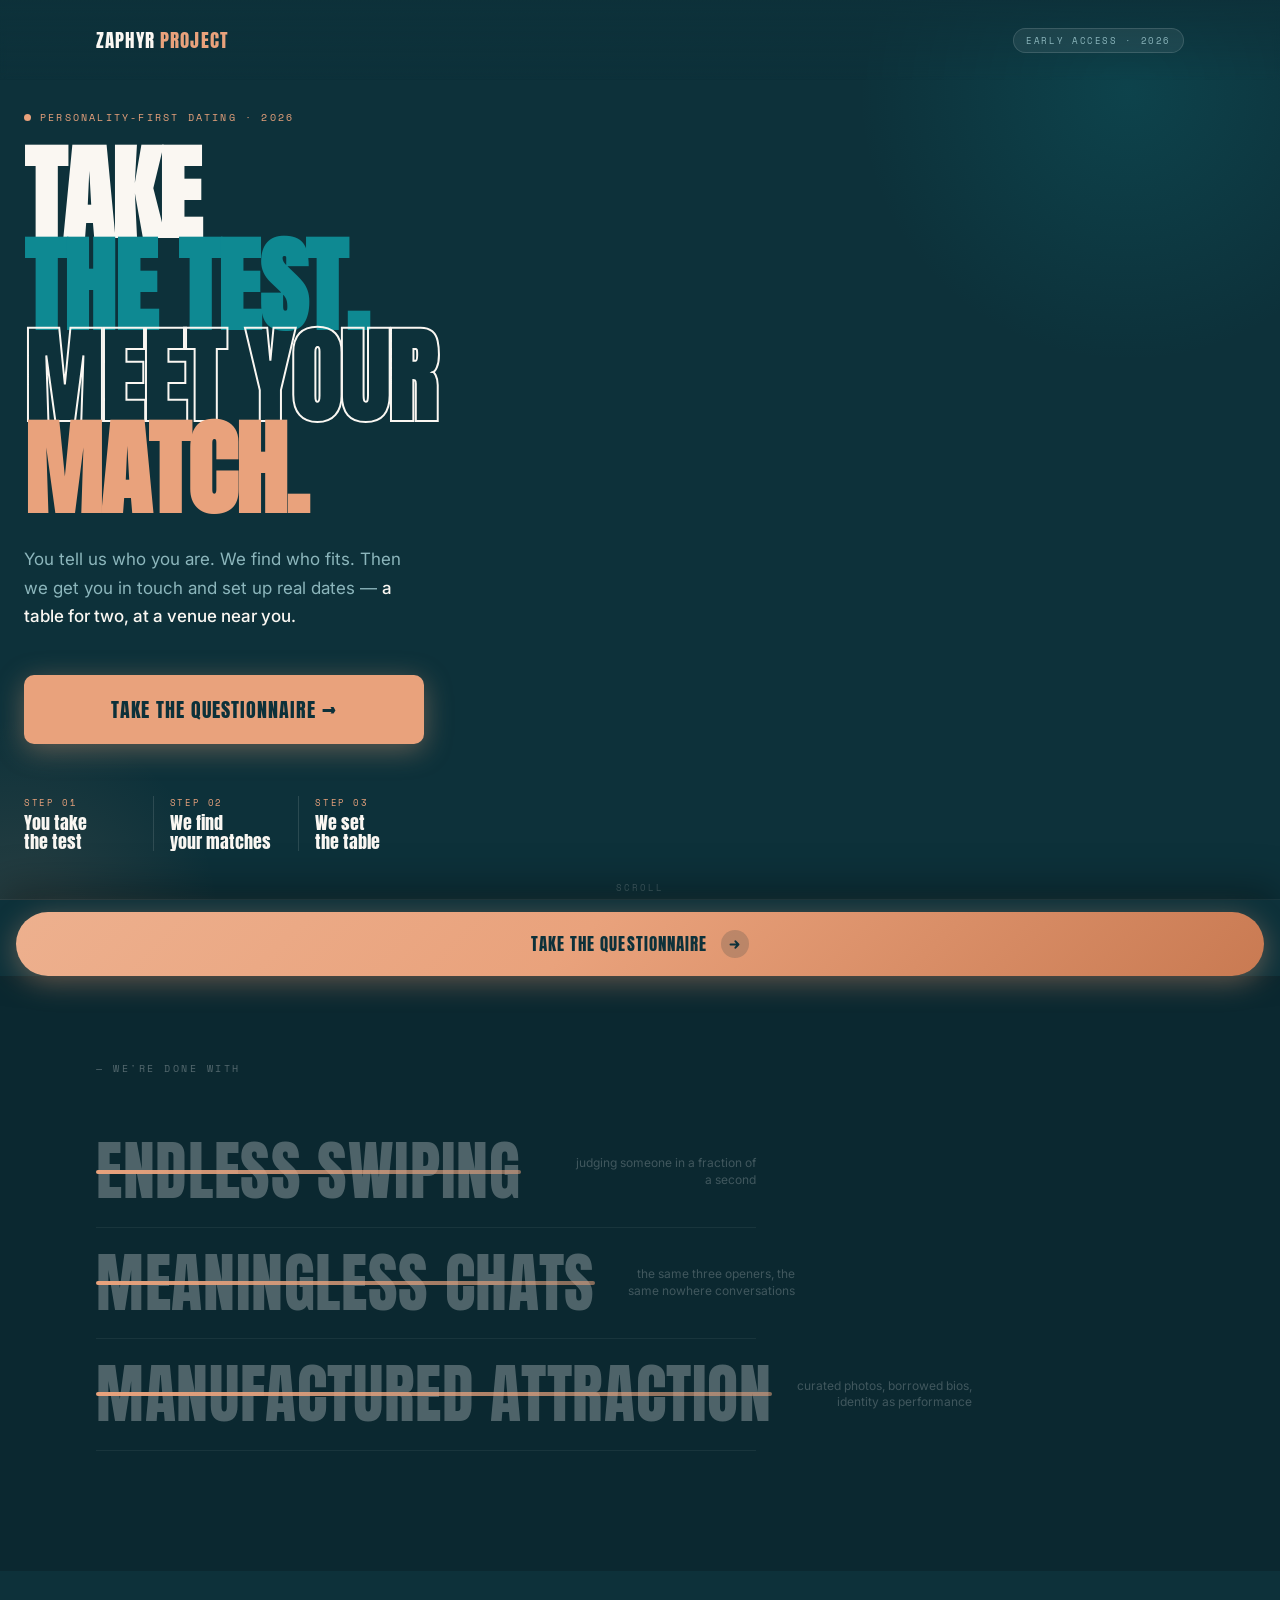
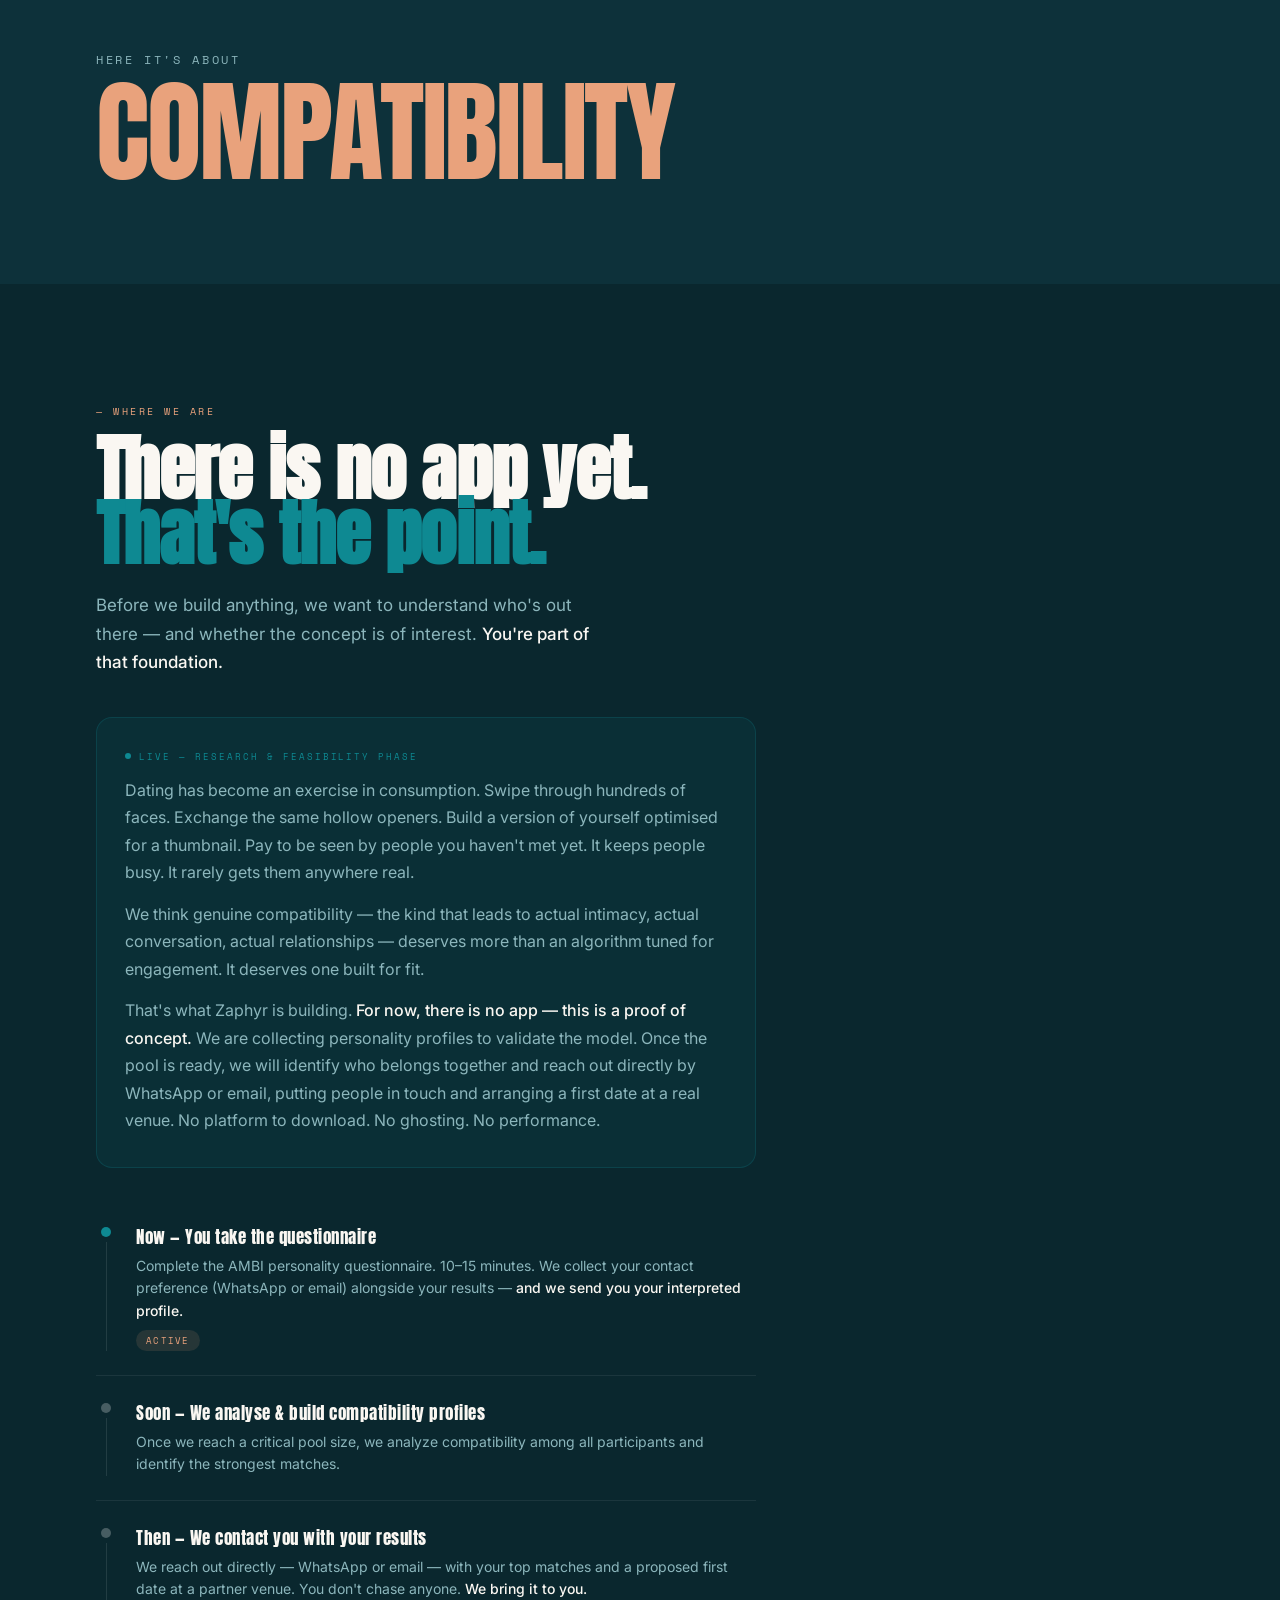
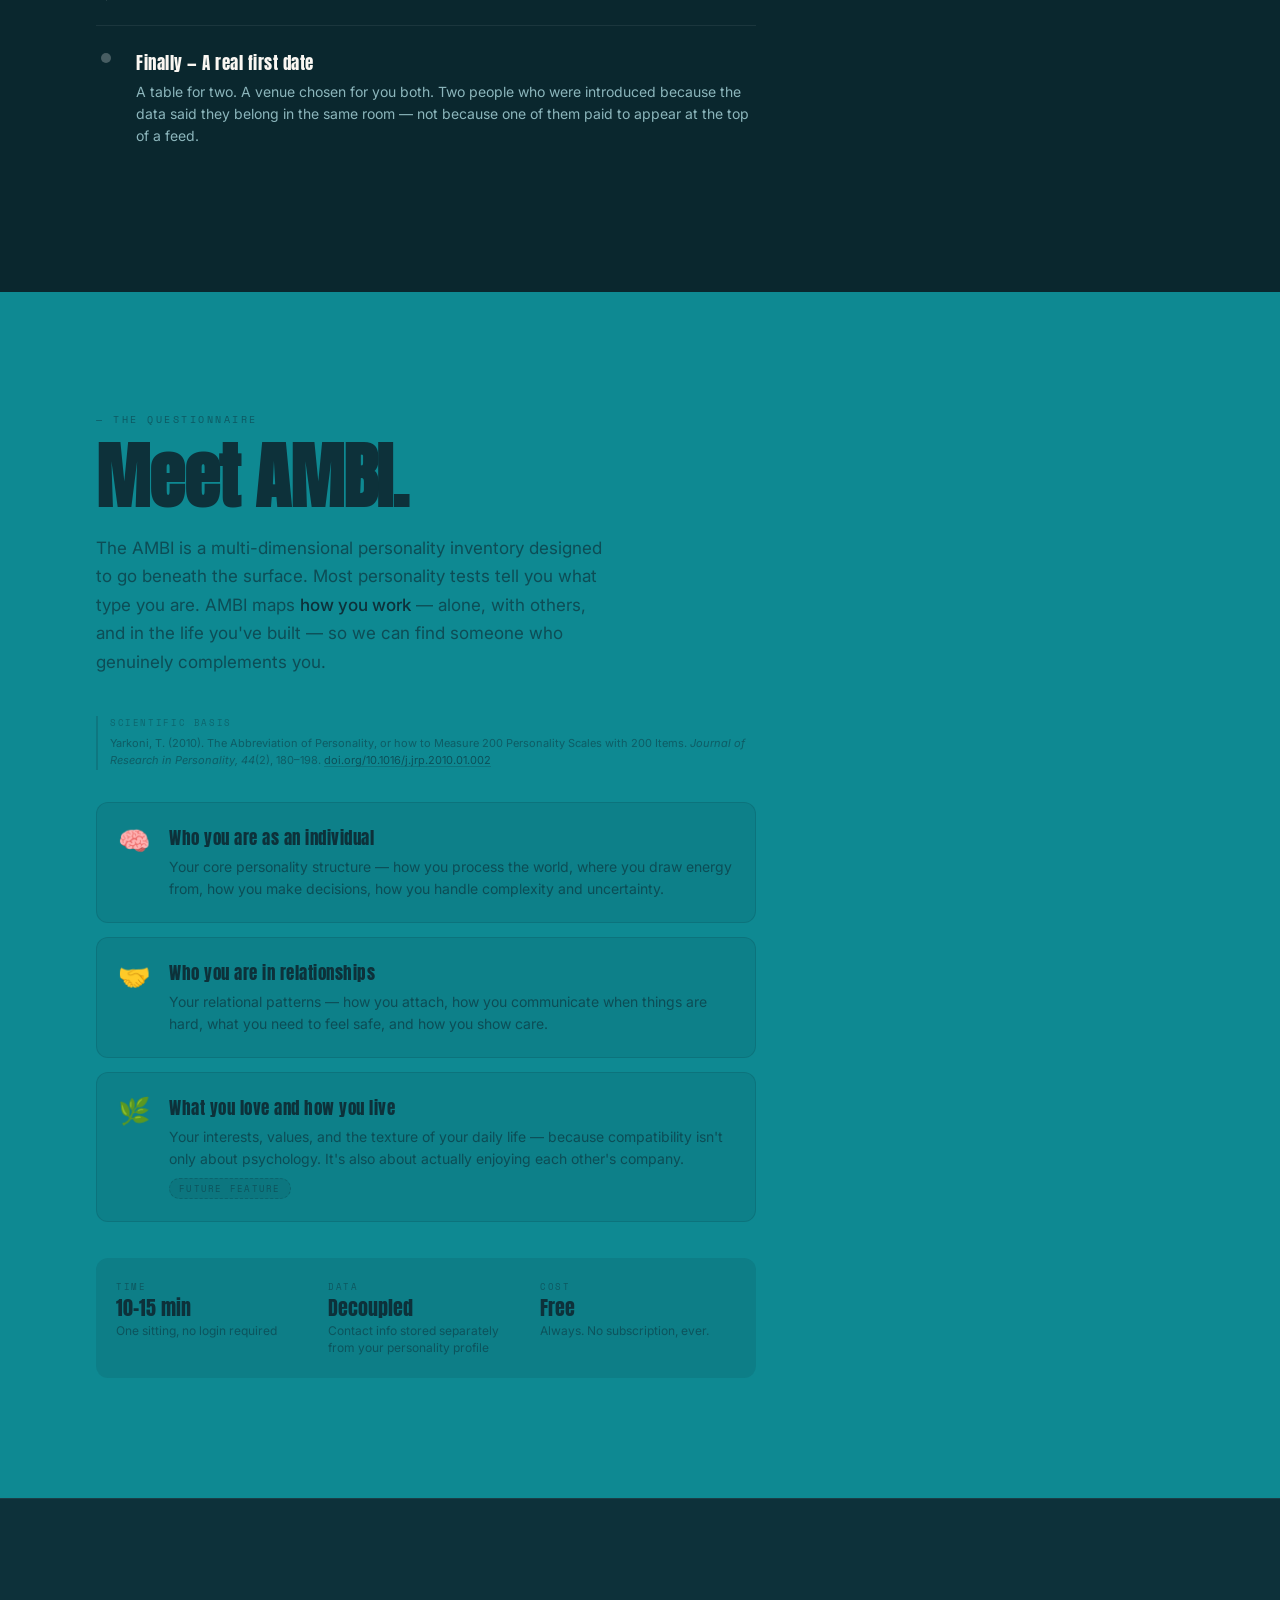
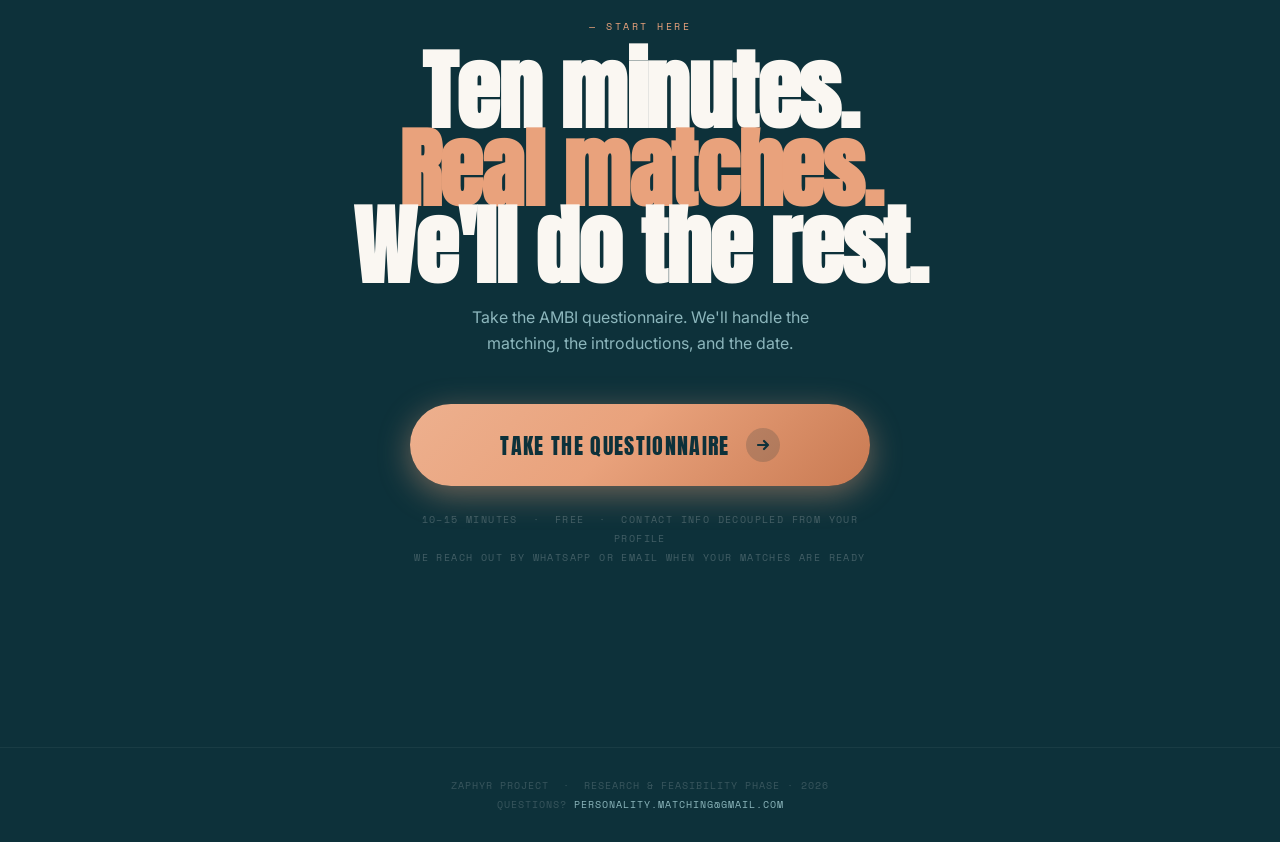
==== commit 85b977ca: "Update index.html from matches to match" ====
--- a/index.html
+++ b/index.html
@@ -3,9 +3,9 @@
 <head>
   <meta charset="UTF-8">
   <meta name="viewport" content="width=device-width, initial-scale=1.0, viewport-fit=cover">
-  <title>Take the test. Meet your matches. We'll set the table. — Zaphyr Project</title>
+  <title>Take the test. Meet your match. We'll set the table. — Zaphyr Project</title>
   <meta name="description" content="Personality-first matching. You take the AMBI questionnaire, we find your most compatible matches, we arrange real first dates. No app. No swiping. Just connection.">
-  <meta property="og:title" content="Take the test. Meet your matches. We'll set the table.">
+  <meta property="og:title" content="Take the test. Meet your match. We'll set the table.">
   <meta property="og:description" content="Personality-first matching. Real dates, curated for you. — Zaphyr Project">
   <meta name="theme-color" content="#0D313A">
 
@@ -669,7 +669,7 @@
     TAKE<br>
     <span class="teal">THE TEST.</span><br>
     <span class="outline">MEET YOUR</span><br>
-    <span class="terra">MATCHES.</span>
+    <span class="terra">MATCH.</span>
   </h1>
 
   <p class="hero-sub">
